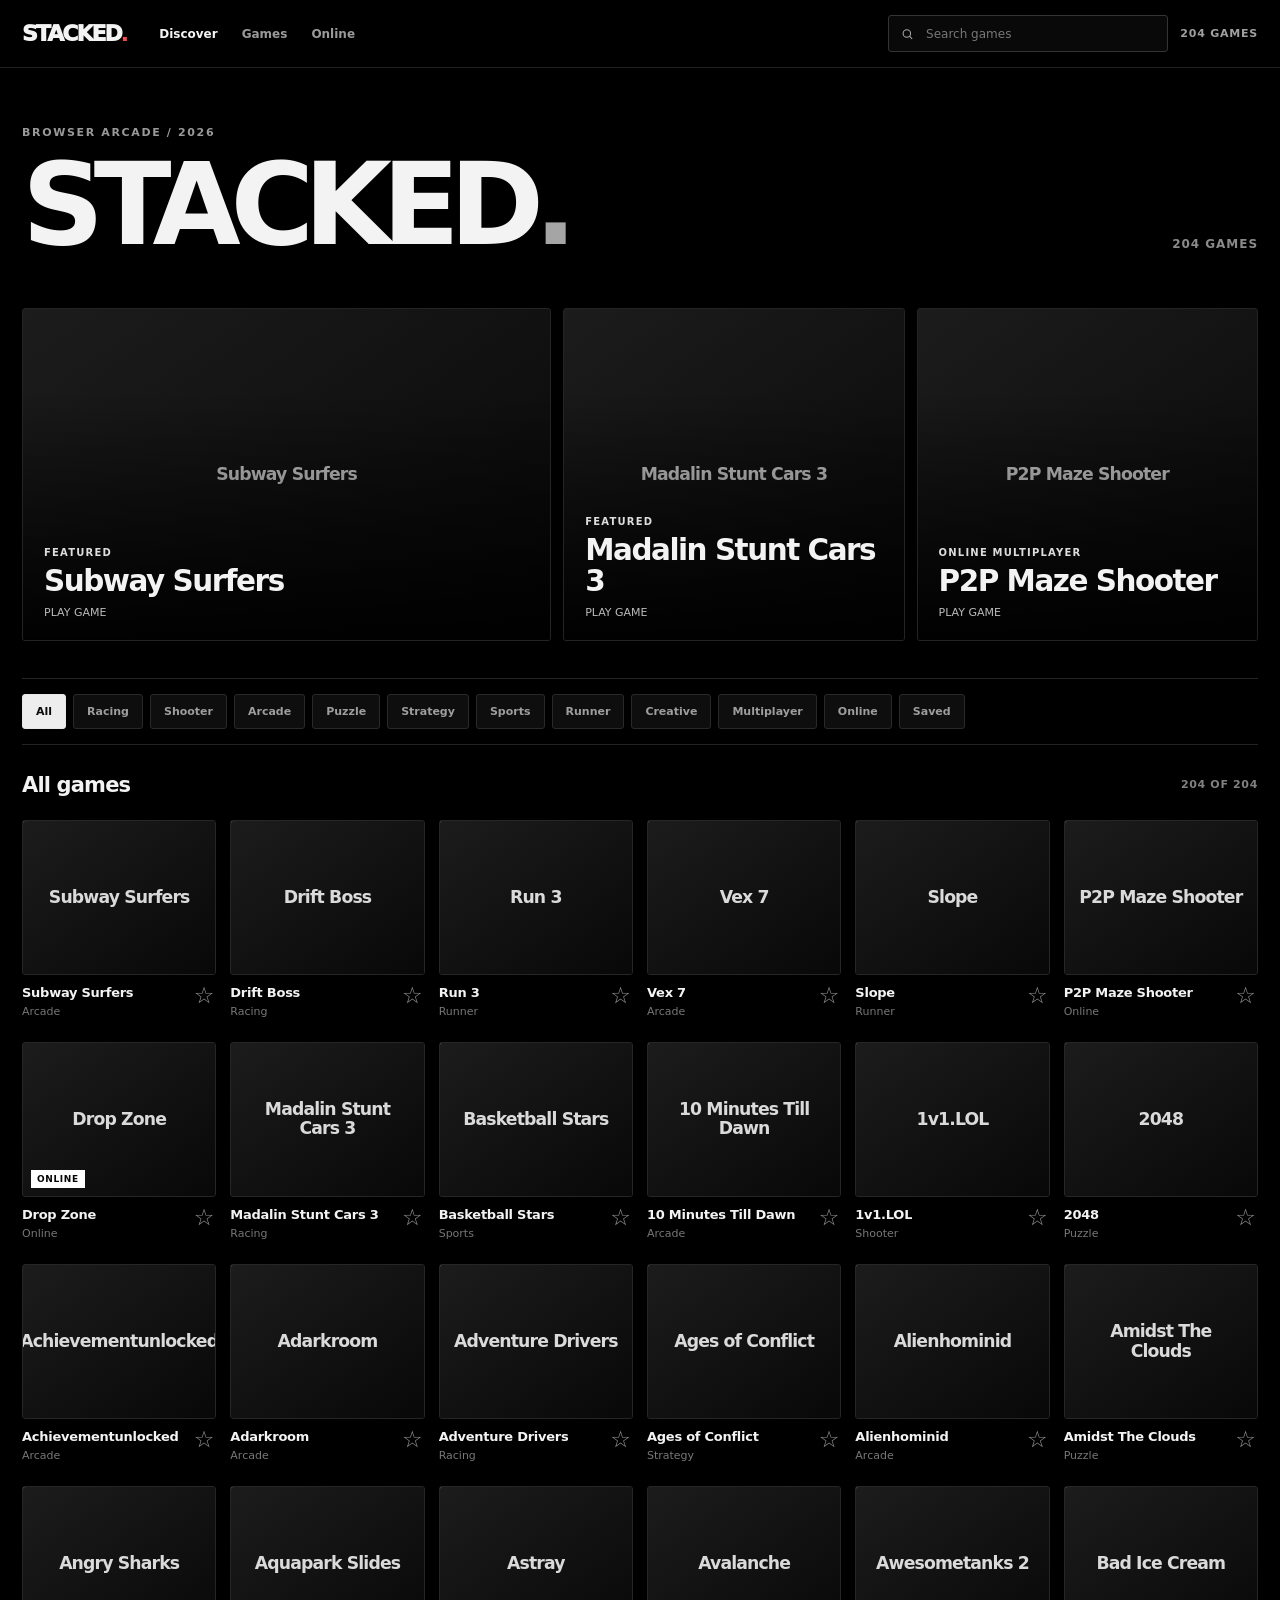
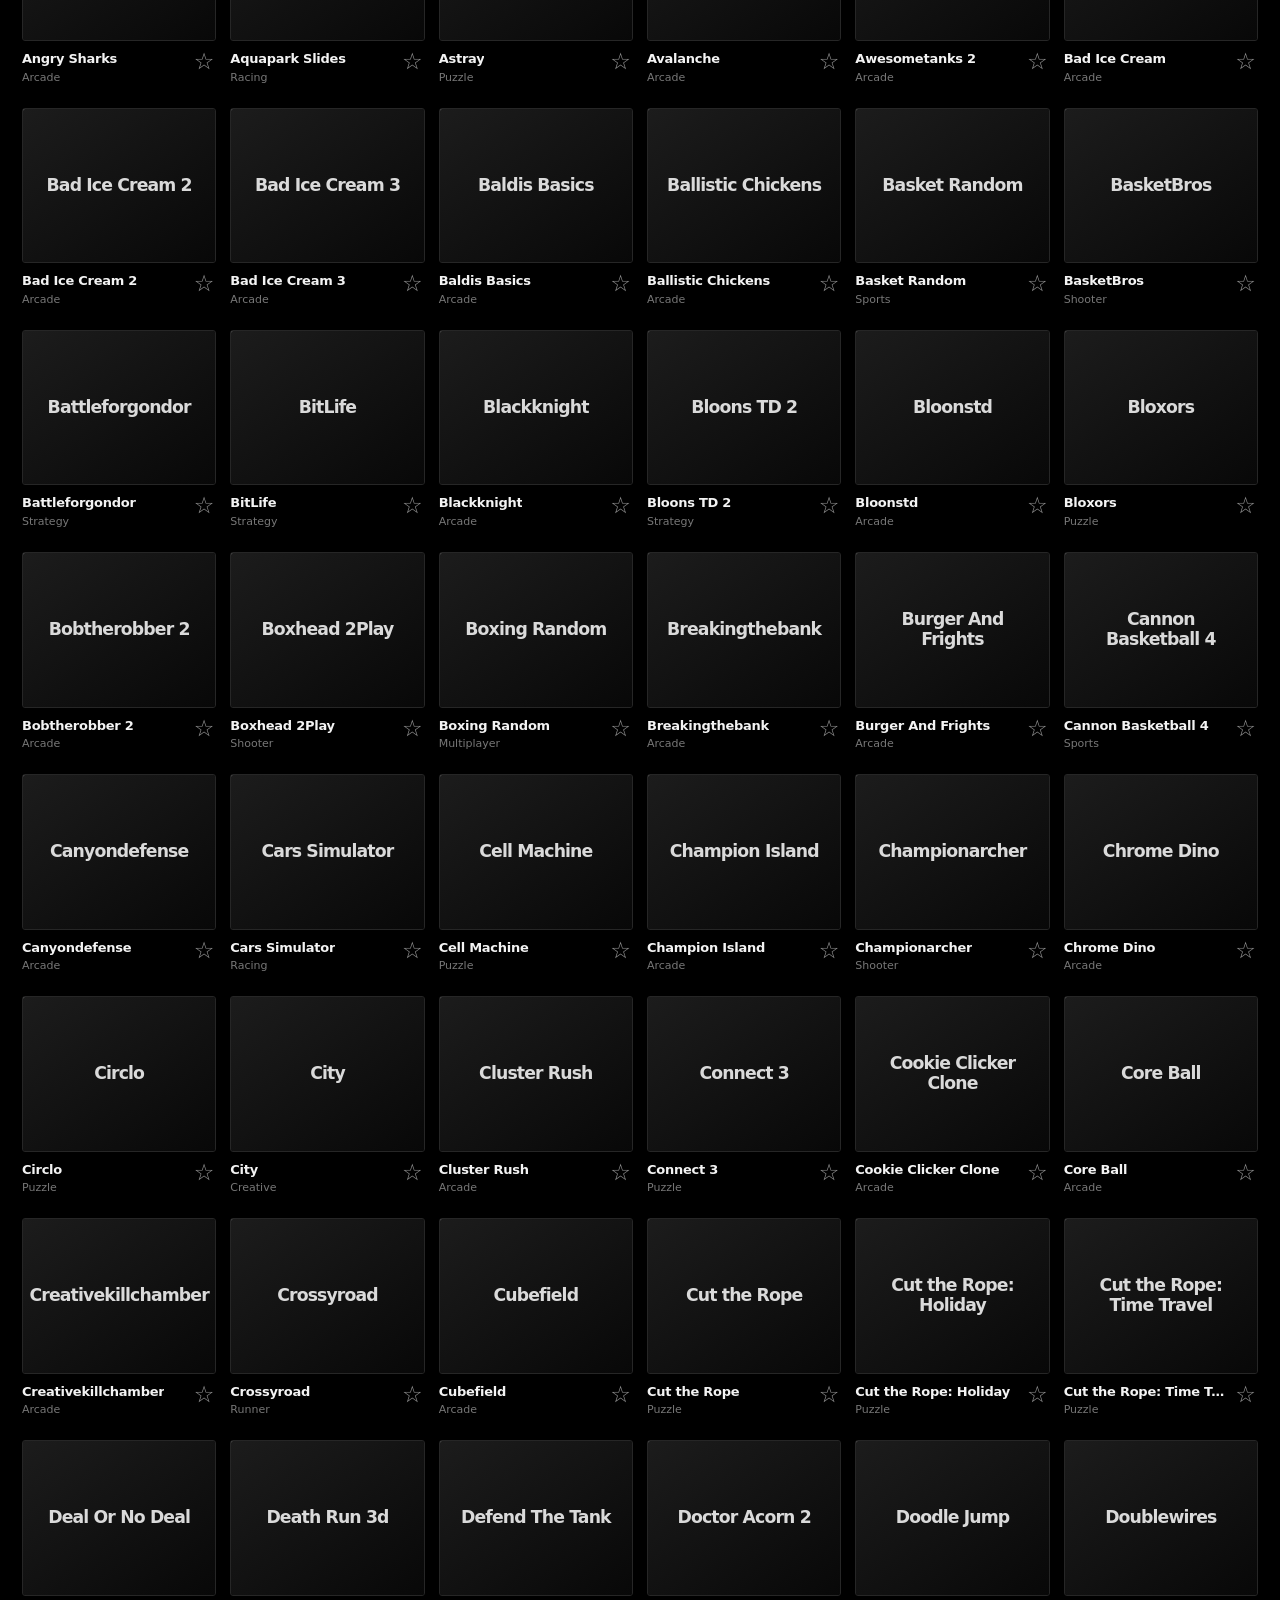
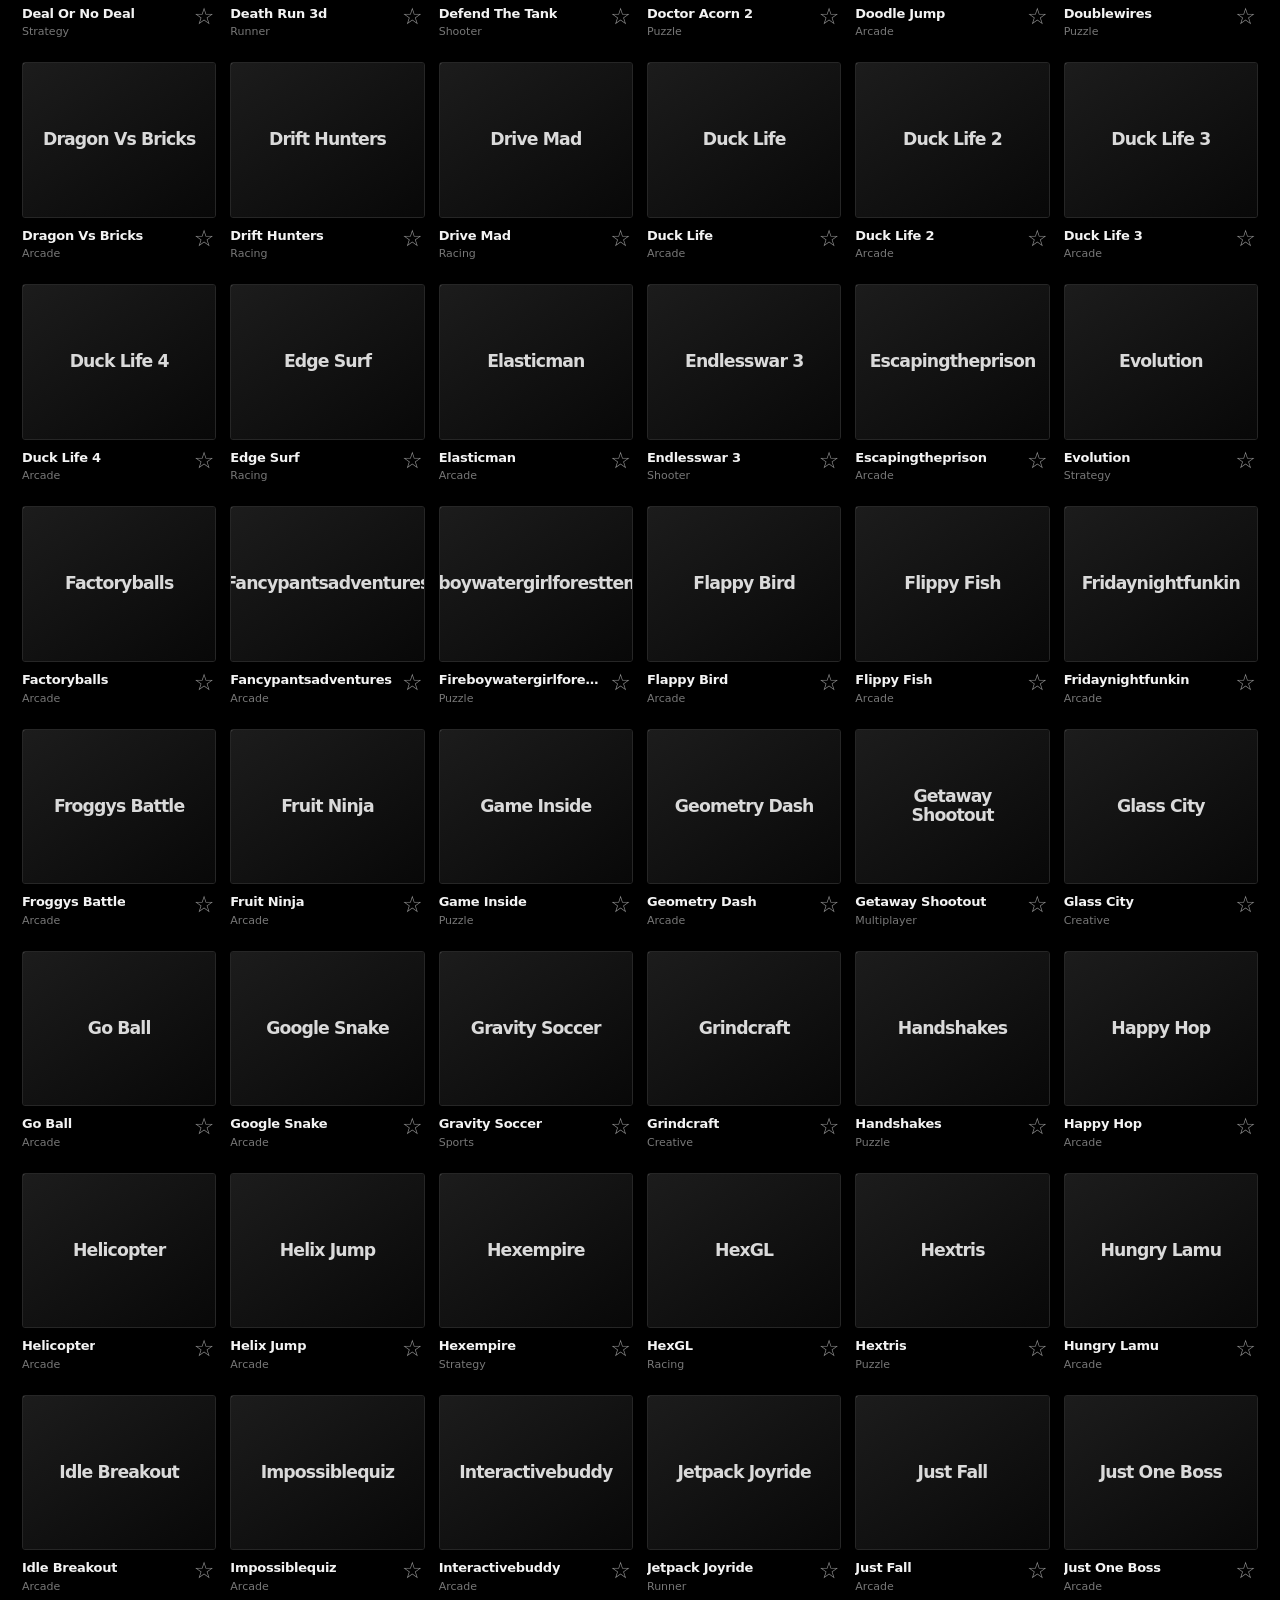
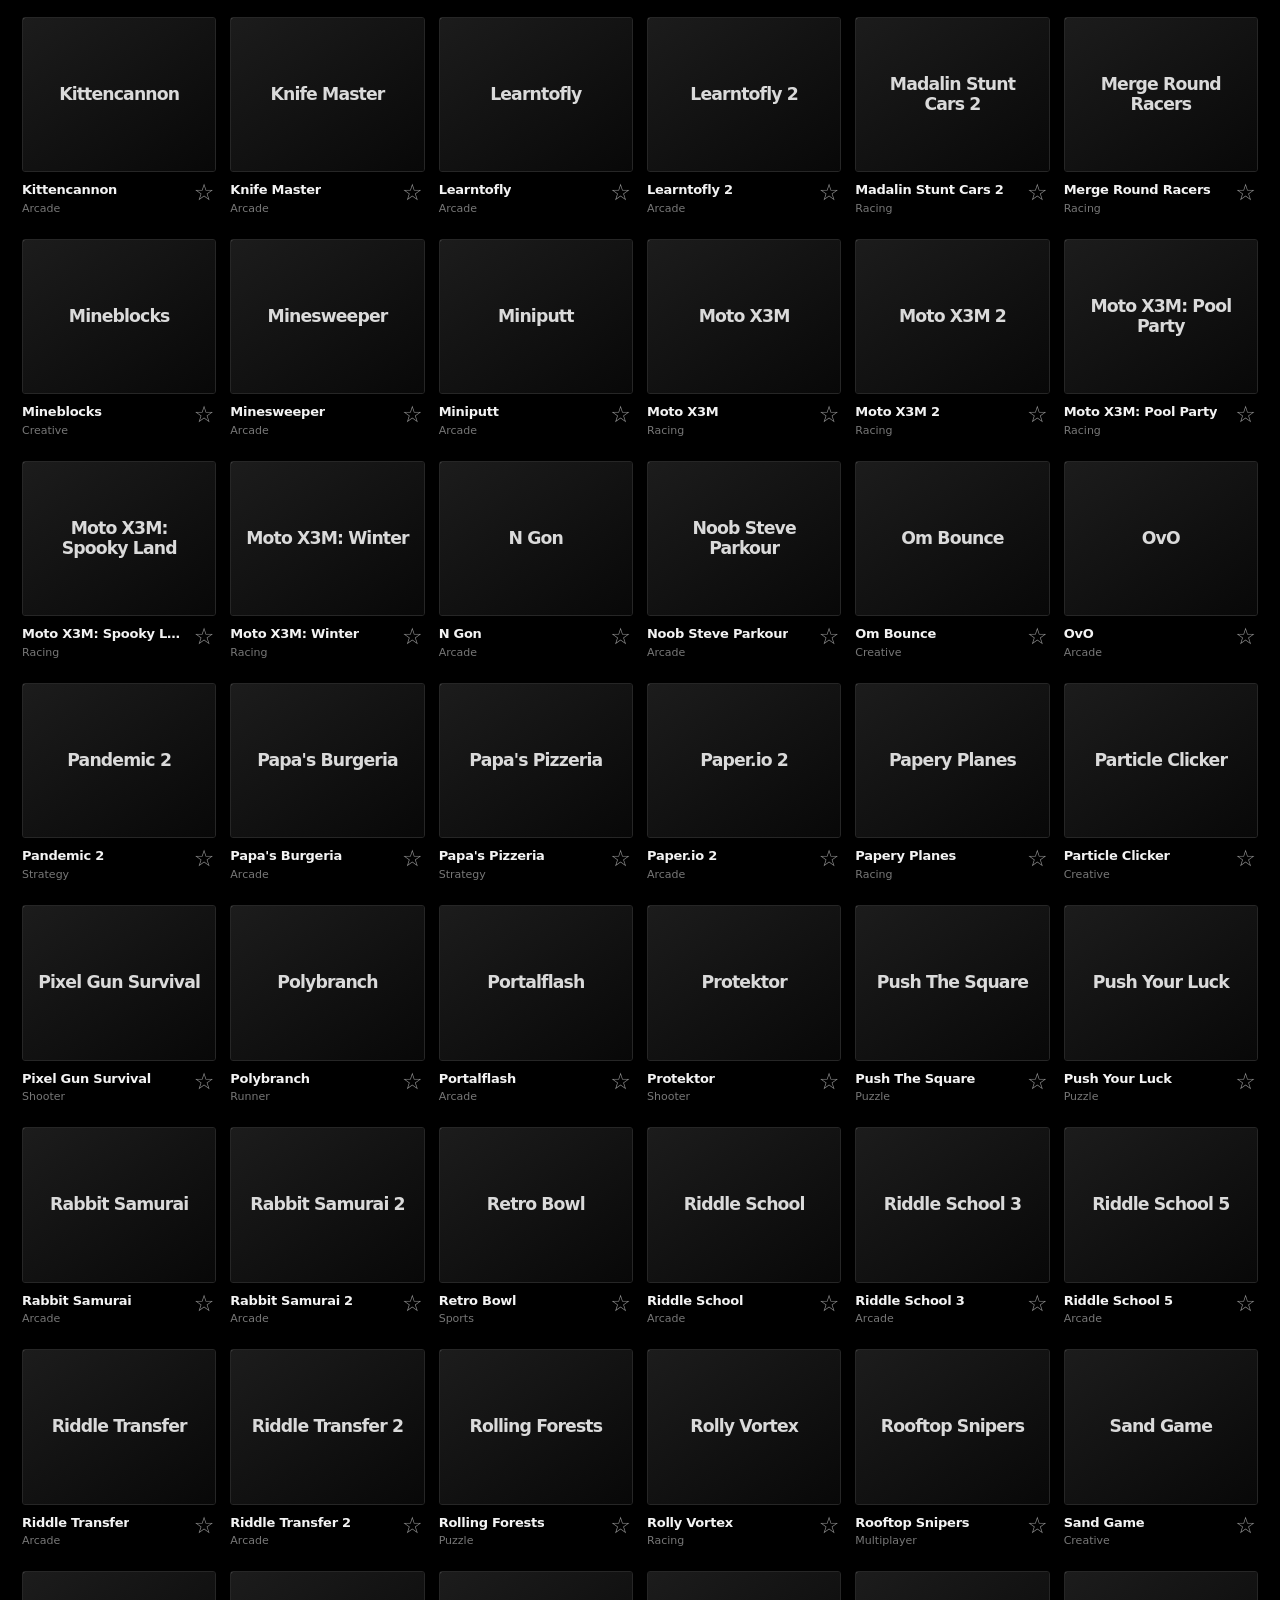
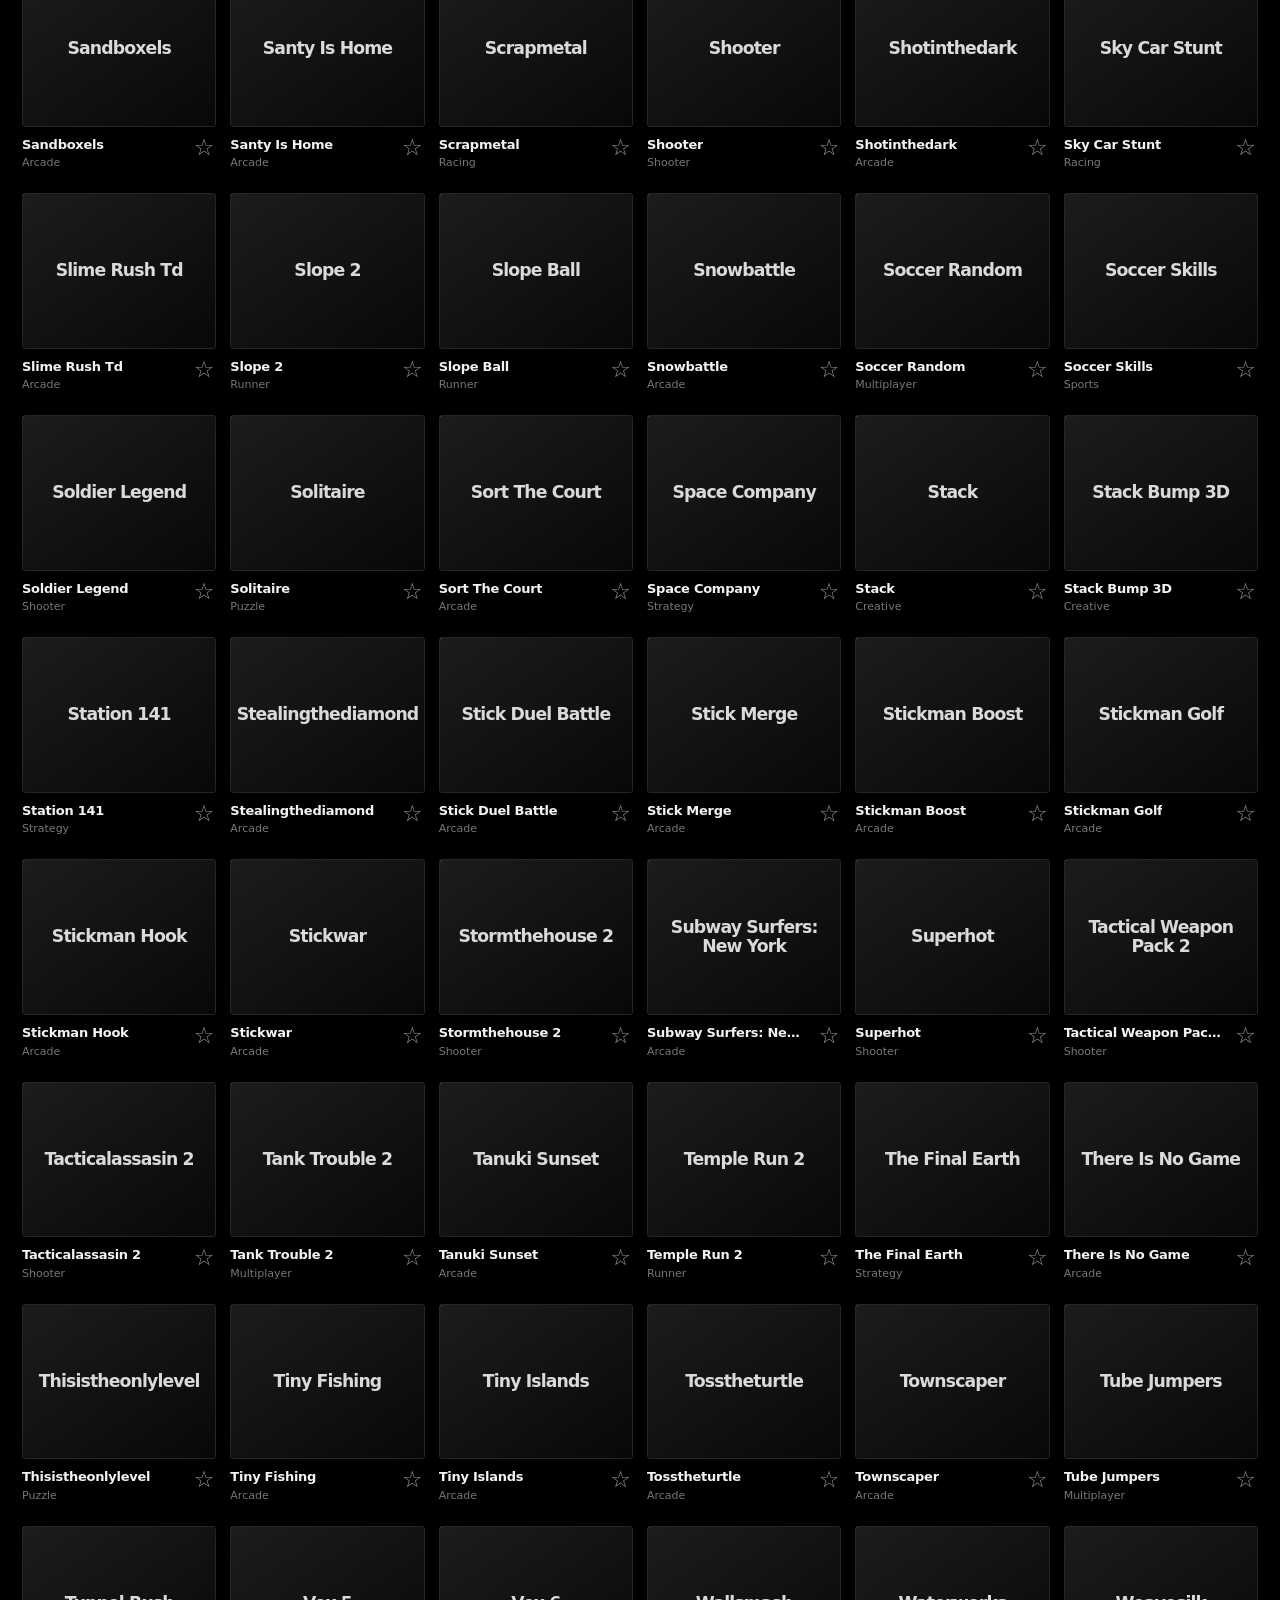
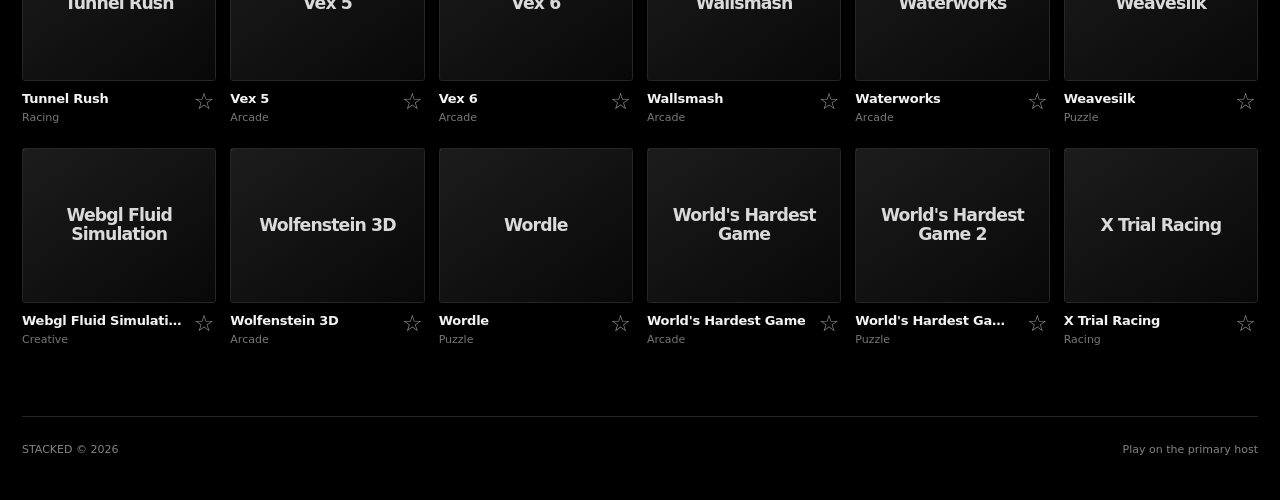
==== stacked/index.html @ a849ebe1 "Publish Stacked 204-game catalog under GitHub Pages" ====
<!doctype html><html lang="en"><head><meta charset="utf-8"><meta name="viewport" content="width=device-width,initial-scale=1"><meta name="theme-color" content="#000000"><meta name="description" content="STACKED — 204 browser games. Search, save and play."><title>STACKED — Play Games</title><style>
:root{color-scheme:dark;--bg:#000;--line:#222;--muted:#919191;--fg:#f3f3f3;--surface:#101010}*{box-sizing:border-box}html{background:#000;scroll-behavior:smooth}body{margin:0;background:#000;color:var(--fg);font-family:Inter,system-ui,-apple-system,BlinkMacSystemFont,"Segoe UI",sans-serif;-webkit-font-smoothing:antialiased}a{color:inherit;text-decoration:none}button,input{font:inherit}button{cursor:pointer}button:focus-visible,a:focus-visible,input:focus-visible{outline:2px solid white;outline-offset:3px}header{height:68px;padding:0 max(22px,calc((100vw - 1352px)/2));display:flex;align-items:center;gap:32px;border-bottom:1px solid #202020;background:#000;position:sticky;z-index:40;top:0}.logo{font-size:22px;font-weight:950;letter-spacing:-.09em;white-space:nowrap}.logo b{color:#ff4848}.nav-links{display:flex;gap:24px;align-items:center}.nav-links a{font-weight:650;font-size:12px;color:#9a9a9a;white-space:nowrap}.nav-links a:first-child,.nav-links a:hover{color:#f4f4f4}.toolbar{display:flex;align-items:center;gap:12px;margin-left:auto}.search{display:flex;align-items:center;gap:10px;background:#090909;border:1px solid #343434;border-radius:3px;height:37px;padding:0 12px;width:min(280px,30vw);transition:border .18s}.search:focus-within{border-color:#999}.search svg{width:14px;height:14px;stroke:#aaa;fill:none;stroke-width:2}.search input{background:transparent;border:0;outline:none;color:#fff;font-size:12px;width:100%;min-width:0}.search input::placeholder{color:#777}.count{color:#a0a0a0;font-size:11px;font-weight:720;letter-spacing:.07em;white-space:nowrap}.shell{width:min(1352px,calc(100% - 44px));margin:auto}.hero{padding:58px 0 26px;display:flex;justify-content:space-between;align-items:end;gap:18px}.eyebrow{font-weight:720;font-size:11px;color:#999;letter-spacing:.15em;margin-bottom:14px}.hero h1{font-size:clamp(54px,9vw,114px);letter-spacing:-.09em;line-height:.92;font-weight:850;margin:0}.hero h1 span{color:#a5a5a5}.hero-right{font-size:12px;letter-spacing:.08em;color:#8a8a8a;white-space:nowrap;padding-bottom:7px;font-weight:700}.featured{display:grid;grid-template-columns:1.55fr 1fr 1fr;gap:12px;margin:24px 0 37px}.featured a{position:relative;min-height:230px;height:clamp(230px,26vw,355px);overflow:hidden;background:#111;border:1px solid #242424;display:flex;align-items:end;padding:21px;isolation:isolate;border-radius:3px;transition:transform .2s cubic-bezier(.2,.7,.3,1),border-color .2s}.featured a:hover{transform:translateY(-3px);border-color:#858585}.featured img{position:absolute;inset:0;width:100%;height:100%;object-fit:cover;z-index:-2;opacity:.83;transition:transform .35s ease}.featured a:hover img{transform:scale(1.04)}.featured a:after{content:"";position:absolute;z-index:-1;inset:0;background:linear-gradient(0deg,#000e,transparent 75%)}.feature-tag{font-size:10px;font-weight:750;letter-spacing:.12em;color:#ddd;margin-bottom:8px}.feature-title{font-size:clamp(20px,2.3vw,33px);letter-spacing:-.05em;line-height:1.05;font-weight:850}.feature-sub{font-size:11px;color:#bbb;margin-top:9px}.filters{position:sticky;top:68px;z-index:20;display:flex;align-items:center;gap:7px;background:#000;border-bottom:1px solid #242424;border-top:1px solid #242424;padding:15px 0;overflow:auto;scrollbar-width:none}.filters::-webkit-scrollbar{display:none}.chip{border:1px solid #292929;border-radius:3px;background:#0e0e0e;color:#9e9e9e;padding:10px 13px;font-size:11px;font-weight:750;white-space:nowrap;transition:background .18s,border-color .18s,color .18s}.chip:hover{border-color:#777;color:white}.chip.active{border-color:#e7e7e7;background:#ededed;color:#0b0b0b}.results{margin:28px 0 19px;display:flex;justify-content:space-between;align-items:center;gap:16px}.results h2{font-size:21px;letter-spacing:-.04em;margin:0;font-weight:790}.results .right{font-size:11px;color:#818181;font-weight:700;letter-spacing:.06em}.grid{display:grid;grid-template-columns:repeat(6,minmax(0,1fr));gap:24px 14px;padding:4px 0 70px}.card{min-width:0;position:relative}.poster{aspect-ratio:5/4;display:flex;align-items:center;justify-content:center;position:relative;overflow:hidden;border:1px solid #262626;background:linear-gradient(135deg,#191919,#080808);border-radius:3px;transition:border-color .2s,transform .2s cubic-bezier(.2,.8,.2,1)}.poster:hover{transform:translateY(-4px);border-color:#777}.poster img{width:100%;height:100%;object-fit:cover;display:block;transition:transform .25s}.poster:hover img{transform:scale(1.045)}.fallback{position:absolute;inset:0;display:flex;align-items:center;justify-content:center;text-align:center;padding:14px;letter-spacing:-.05em;font-size:clamp(14px,1.35vw,23px);font-weight:820;line-height:1.13;color:#dadada;background:linear-gradient(145deg,#1c1c1c,#080808)}.poster:has(img:not([hidden])) .fallback{display:none}.online-badge{position:absolute;bottom:8px;left:8px;background:#fff;color:#050505;padding:4px 6px;font:800 9px system-ui,Arial;letter-spacing:.07em}.meta{display:flex;gap:8px;align-items:start;justify-content:space-between;padding-top:10px}.title{display:block;line-height:1.2;font-size:13px;font-weight:760;letter-spacing:-.02em;overflow:hidden;text-overflow:ellipsis;white-space:nowrap}.type{display:block;color:#777;font-size:11px;margin-top:4px}.save{background:transparent;color:#919191;border:0;font-size:23px;line-height:20px;padding:0 2px 4px;flex:none}.save:hover,.save[aria-pressed=true]{color:#fff}.empty{display:none;text-align:center;color:#989898;padding:85px 15px;font-size:13px}.empty.visible{display:block}footer{border-top:1px solid #252525;padding:26px 0 44px;display:flex;justify-content:space-between;color:#838383;font-size:11px}footer a:hover{color:#fff}.featured .fallback{z-index:-2}.featured:has(img:not([hidden])) .fallback{display:none}@media(max-width:1100px){.grid{grid-template-columns:repeat(5,minmax(0,1fr))}}@media(max-width:860px){.nav-links{display:none}.grid{grid-template-columns:repeat(4,minmax(0,1fr))}.featured a{height:245px}.featured{grid-template-columns:1fr 1fr}.featured a:nth-child(3){display:none}}@media(max-width:580px){header{height:58px;padding:0 15px;gap:16px}.logo{font-size:20px}.search{width:42vw}.count{display:none}.shell{width:calc(100% - 30px)}.hero{padding:42px 0 15px}.hero h1{font-size:clamp(48px,12vw,72px)}.hero-right{display:none}.featured{grid-template-columns:1fr;margin:20px 0 22px}.featured a{height:210px;min-height:210px}.featured a:nth-child(n+2){display:none}.filters{top:58px}.grid{grid-template-columns:repeat(2,minmax(0,1fr));column-gap:11px;row-gap:23px}.poster{aspect-ratio:1.2}.results{margin-top:25px}.results h2{font-size:18px}}@media(prefers-reduced-motion:reduce){html{scroll-behavior:auto}.poster,.featured a,.poster img,.featured img{transition:none!important}}
</style></head><body><header><a href="./" class="logo" aria-label="Stacked Home">STACKED<b>.</b></a><nav class="nav-links"><a href="#games">Discover</a><a href="#games" id="popular">Games</a><a href="#games" id="online-link">Online</a></nav><div class="toolbar"><label class="search"><svg viewBox="0 0 24 24" aria-hidden="true"><circle cx="11" cy="11" r="7"/><path d="m16 16 5 5"/></svg><input id="q" aria-label="Search games" placeholder="Search games" autocomplete="off" spellcheck="false"></label><span class="count">204 GAMES</span></div></header><div class="shell"><section class="hero"><div><div class="eyebrow">BROWSER ARCADE / 2026</div><h1>STACKED<span>.</span></h1></div><div class="hero-right">204 GAMES</div></section><section class="featured" aria-label="Featured games" id="featured"></section><nav class="filters" id="filters" aria-label="Game categories"></nav><section id="games"><div class="results"><h2 id="heading">All games</h2><span class="right" id="results"></span></div><div class="grid" id="grid"></div><div class="empty" id="empty">No games match your search.</div></section><footer><span>STACKED &copy; 2026</span><a href="https://playfield-original-arcade.vercel.app/">Play on the primary host</a></footer></div><script>
const G=[{"id":"10-minutes-till-dawn","name":"10 Minutes Till Dawn","kind":"Arcade","image":"https://playfield-original-arcade.vercel.app/gamefiles/archive/10-minutes-till-dawn/splash.png","rank":0},{"id":"2048","name":"2048","kind":"Puzzle","image":"https://playfield-original-arcade.vercel.app/gamefiles/archive/2048/thumb.png","rank":1},{"id":"achievementunlocked","name":"Achievementunlocked","kind":"Arcade","image":"","rank":2},{"id":"adarkroom","name":"Adarkroom","kind":"Arcade","image":"https://playfield-original-arcade.vercel.app/gamefiles/archive/adarkroom/splash.png","rank":3},{"id":"adventure-drivers","name":"Adventure Drivers","kind":"Racing","image":"https://playfield-original-arcade.vercel.app/gamefiles/archive/adventure-drivers/splash.png","rank":4},{"id":"astray","name":"Astray","kind":"Puzzle","image":"https://playfield-original-arcade.vercel.app/gamefiles/archive/astray/splash.png","rank":5},{"id":"awesometanks2","name":"Awesometanks 2","kind":"Arcade","image":"https://playfield-original-arcade.vercel.app/gamefiles/archive/awesometanks2/images/menu/logo.jpg","rank":6},{"id":"bad-ice-cream","name":"Bad Ice Cream","kind":"Arcade","image":"https://playfield-original-arcade.vercel.app/gamefiles/archive/bad-ice-cream/assets/badicecream_splash.jpg","rank":7},{"id":"baldis-basics","name":"Baldis Basics","kind":"Arcade","image":"https://playfield-original-arcade.vercel.app/gamefiles/archive/baldis-basics/splash.png","rank":8},{"id":"basket","name":"Basket Random","kind":"Sports","image":"https://playfield-original-arcade.vercel.app/gamefiles/archive/basket-random/splash.jpeg","rank":9},{"id":"basketball-stars","name":"Basketball Stars","kind":"Sports","image":"https://playfield-original-arcade.vercel.app/gamefiles/archive/basketball-stars/assets/images/basketball-stars.png","rank":10},{"id":"bloonstd","name":"Bloonstd","kind":"Arcade","image":"https://playfield-original-arcade.vercel.app/gamefiles/archive/bloonstd/bloonstd.jpg","rank":11},{"id":"bloxors","name":"Bloxors","kind":"Puzzle","image":"https://playfield-original-arcade.vercel.app/gamefiles/archive/bloxors/title.png","rank":12},{"id":"bobtherobber2","name":"Bobtherobber 2","kind":"Arcade","image":"https://playfield-original-arcade.vercel.app/gamefiles/archive/bobtherobber2/splash.jpeg","rank":13},{"id":"boxing-random","name":"Boxing Random","kind":"Multiplayer","image":"https://playfield-original-arcade.vercel.app/gamefiles/archive/boxing-random/512x340.jpg","rank":14},{"id":"cannon-basketball-4","name":"Cannon Basketball  4","kind":"Sports","image":"https://playfield-original-arcade.vercel.app/gamefiles/archive/cannon-basketball-4/img/splash.png","rank":15},{"id":"canyondefense","name":"Canyondefense","kind":"Arcade","image":"https://playfield-original-arcade.vercel.app/gamefiles/archive/canyondefense/canyondefense.png","rank":16},{"id":"cars-simulator","name":"Cars Simulator","kind":"Racing","image":"https://playfield-original-arcade.vercel.app/gamefiles/archive/cars-simulator/splash.png","rank":17},{"id":"champion-island","name":"Champion Island","kind":"Arcade","image":"https://playfield-original-arcade.vercel.app/gamefiles/archive/champion-island/splash.png","rank":18},{"id":"chrome-dino","name":"Chrome Dino","kind":"Arcade","image":"","rank":19},{"id":"city","name":"City","kind":"Creative","image":"","rank":20},{"id":"cluster-rush","name":"Cluster Rush","kind":"Arcade","image":"https://playfield-original-arcade.vercel.app/gamefiles/archive/cluster-rush/splash.png","rank":21},{"id":"cookie-clone","name":"Cookie Clicker Clone","kind":"Arcade","image":"","rank":22},{"id":"core-ball","name":"Core Ball","kind":"Arcade","image":"https://playfield-original-arcade.vercel.app/gamefiles/archive/core-ball/pr_source.png","rank":23},{"id":"crossyroad","name":"Crossyroad","kind":"Runner","image":"https://playfield-original-arcade.vercel.app/gamefiles/archive/crossyroad/sprites/hipster-whale.png","rank":24},{"id":"cubefield","name":"Cubefield","kind":"Arcade","image":"https://playfield-original-arcade.vercel.app/gamefiles/archive/cubefield/assets/splash.png","rank":25},{"id":"death-run-3d","name":"Death Run  3d","kind":"Runner","image":"https://playfield-original-arcade.vercel.app/gamefiles/archive/death-run-3d/img/death.png","rank":26},{"id":"doodle-jump","name":"Doodle Jump","kind":"Arcade","image":"https://playfield-original-arcade.vercel.app/gamefiles/archive/doodle-jump/doodle.png","rank":27},{"id":"drift-boss","name":"Drift Boss","kind":"Racing","image":"https://playfield-original-arcade.vercel.app/gamefiles/archive/drift-boss/media/graphics/splash/mobile/cover-start.jpg","rank":28},{"id":"drift-hunters","name":"Drift Hunters","kind":"Racing","image":"https://playfield-original-arcade.vercel.app/gamefiles/archive/drift-hunters/drift-hunters.png","rank":29},{"id":"drive-mad","name":"Drive Mad","kind":"Racing","image":"https://playfield-original-arcade.vercel.app/gamefiles/archive/drive-mad/logo.jpg","rank":30},{"id":"ducklife1","name":"Duck Life","kind":"Arcade","image":"https://playfield-original-arcade.vercel.app/gamefiles/archive/ducklife1/ducklife.png","rank":31},{"id":"factoryballs","name":"Factoryballs","kind":"Arcade","image":"https://playfield-original-arcade.vercel.app/gamefiles/archive/factoryballs/images/splash.png","rank":32},{"id":"fancypantsadventures","name":"Fancypantsadventures","kind":"Arcade","image":"https://playfield-original-arcade.vercel.app/gamefiles/archive/fancypantsadventures/fancypantsadventure.png","rank":33},{"id":"fireboywatergirlforesttemple","name":"Fireboywatergirlforesttemple","kind":"Puzzle","image":"https://playfield-original-arcade.vercel.app/gamefiles/archive/fireboywatergirlforesttemple/logo.jpeg","rank":34},{"id":"flappy-bird","name":"Flappy Bird","kind":"Arcade","image":"https://playfield-original-arcade.vercel.app/gamefiles/archive/flappy-bird/assets/thumb.png","rank":35},{"id":"fridaynightfunkin","name":"Fridaynightfunkin","kind":"Arcade","image":"https://playfield-original-arcade.vercel.app/gamefiles/archive/fridaynightfunkin/assets/images/logo.png","rank":36},{"id":"fruitninja","name":"Fruit Ninja","kind":"Arcade","image":"https://playfield-original-arcade.vercel.app/gamefiles/archive/fruitninja/FruitNinjaTeaser.jpg","rank":37},{"id":"geodash","name":"Geometry Dash","kind":"Arcade","image":"https://playfield-original-arcade.vercel.app/gamefiles/archive/geodash/geoscratchicon.png","rank":38},{"id":"getaway-shootout","name":"Getaway Shootout","kind":"Multiplayer","image":"","rank":39},{"id":"google-snake","name":"Google Snake","kind":"Arcade","image":"","rank":40},{"id":"gravity-soccer","name":"Gravity Soccer","kind":"Sports","image":"https://playfield-original-arcade.vercel.app/gamefiles/archive/gravity-soccer/splash.png","rank":41},{"id":"helix","name":"Helix Jump","kind":"Arcade","image":"","rank":42},{"id":"hexgl","name":"HexGL","kind":"Racing","image":"https://playfield-original-arcade.vercel.app/assets/hexgl/css/title.png","rank":43},{"id":"hextris","name":"Hextris","kind":"Puzzle","image":"https://playfield-original-arcade.vercel.app/gamefiles/archive/hextris/images/hextris-logo.png","rank":44},{"id":"idle-breakout","name":"Idle Breakout","kind":"Arcade","image":"https://playfield-original-arcade.vercel.app/gamefiles/archive/idle-breakout/assets/thumbnail.png","rank":45},{"id":"impossiblequiz","name":"Impossiblequiz","kind":"Arcade","image":"https://playfield-original-arcade.vercel.app/gamefiles/archive/impossiblequiz/impossiblequiz.png","rank":46},{"id":"jetpack-joyride","name":"Jetpack Joyride","kind":"Runner","image":"https://playfield-original-arcade.vercel.app/gamefiles/archive/jetpack-joyride/splash.jpg","rank":47},{"id":"just-one-boss","name":"Just One Boss","kind":"Arcade","image":"","rank":48},{"id":"learntofly","name":"Learntofly","kind":"Arcade","image":"https://playfield-original-arcade.vercel.app/gamefiles/archive/learntofly/learntofly.png","rank":49},{"id":"minesweeper","name":"Minesweeper","kind":"Arcade","image":"https://playfield-original-arcade.vercel.app/gamefiles/archive/minesweeper/img/minesweeper.png","rank":50},{"id":"miniputt","name":"Miniputt","kind":"Arcade","image":"https://playfield-original-arcade.vercel.app/gamefiles/archive/miniputt/miniputt.png","rank":51},{"id":"motox3m-pool","name":"Moto X3M: Pool Party","kind":"Racing","image":"https://playfield-original-arcade.vercel.app/gamefiles/archive/motox3m-pool/splash.jpg","rank":52},{"id":"motox3m-spooky","name":"Moto X3M: Spooky Land","kind":"Racing","image":"https://playfield-original-arcade.vercel.app/gamefiles/archive/motox3m-spooky/splash.jpeg","rank":53},{"id":"motox3m","name":"Moto X3M","kind":"Racing","image":"https://playfield-original-arcade.vercel.app/gamefiles/archive/motox3m/splash.jpg","rank":54},{"id":"motox3m2","name":"Moto X3M 2","kind":"Racing","image":"https://playfield-original-arcade.vercel.app/gamefiles/archive/motox3m2/assets/atlases/x1/cars_game.png","rank":55},{"id":"n-gon","name":"N Gon","kind":"Arcade","image":"https://playfield-original-arcade.vercel.app/gamefiles/archive/n-gon/img/controls.png","rank":56},{"id":"ovo","name":"OvO","kind":"Arcade","image":"https://playfield-original-arcade.vercel.app/gamefiles/archive/ovo/icon-256.png","rank":57},{"id":"papasburgeria","name":"Papa's Burgeria","kind":"Arcade","image":"https://playfield-original-arcade.vercel.app/gamefiles/archive/papasburgeria/splash.jpg","rank":58},{"id":"paperio2","name":"Paper.io 2","kind":"Arcade","image":"https://playfield-original-arcade.vercel.app/gamefiles/archive/paperio2/images/logo.png","rank":59},{"id":"polybranch","name":"Polybranch","kind":"Runner","image":"https://playfield-original-arcade.vercel.app/gamefiles/archive/polybranch/img/pic1.png","rank":60},{"id":"portalflash","name":"Portalflash","kind":"Arcade","image":"","rank":61},{"id":"rabbit-samurai","name":"Rabbit Samurai","kind":"Arcade","image":"https://playfield-original-arcade.vercel.app/gamefiles/archive/rabbit-samurai/splash.png","rank":62},{"id":"retro-bowl","name":"Retro Bowl","kind":"Sports","image":"https://playfield-original-arcade.vercel.app/gamefiles/archive/retro-bowl/img/icon.jpg","rank":63},{"id":"rolly-vortex","name":"Rolly Vortex","kind":"Racing","image":"https://playfield-original-arcade.vercel.app/gamefiles/archive/rolly-vortex/images/icon-256.png","rank":64},{"id":"rooftop-snipers","name":"Rooftop Snipers","kind":"Multiplayer","image":"https://playfield-original-arcade.vercel.app/gamefiles/archive/rooftop-snipers/img/preview.png","rank":65},{"id":"run3","name":"Run 3","kind":"Runner","image":"https://playfield-original-arcade.vercel.app/gamefiles/run3/img/menu/Run3.png","rank":66},{"id":"sand-game","name":"Sand Game","kind":"Creative","image":"https://playfield-original-arcade.vercel.app/gamefiles/archive/sand-game/sand-game.PNG","rank":67},{"id":"sandboxels","name":"Sandboxels","kind":"Arcade","image":"https://playfield-original-arcade.vercel.app/gamefiles/archive/sandboxels/sandboxels.jpg","rank":68},{"id":"shooter","name":"Shooter","kind":"Shooter","image":"","rank":69},{"id":"sky-car-stunt","name":"Sky Car Stunt","kind":"Racing","image":"https://playfield-original-arcade.vercel.app/gamefiles/archive/sky-car-stunt/Template/logo.png","rank":70},{"id":"slime-rush-td","name":"Slime Rush Td","kind":"Arcade","image":"https://playfield-original-arcade.vercel.app/gamefiles/archive/slime-rush-td/splash.png","rank":71},{"id":"slope-2","name":"Slope  2","kind":"Runner","image":"https://playfield-original-arcade.vercel.app/gamefiles/archive/slope-2/slope-2-logo.png","rank":72},{"id":"slope-ball","name":"Slope Ball","kind":"Runner","image":"https://playfield-original-arcade.vercel.app/gamefiles/archive/slope-ball/splash.png","rank":73},{"id":"slope","name":"Slope","kind":"Runner","image":"https://playfield-original-arcade.vercel.app/gamefiles/archive/slope/slope4.jpeg","rank":74},{"id":"soccer-random","name":"Soccer Random","kind":"Multiplayer","image":"https://playfield-original-arcade.vercel.app/gamefiles/archive/soccer-random/banner.jpg","rank":75},{"id":"solitaire","name":"Solitaire","kind":"Puzzle","image":"https://playfield-original-arcade.vercel.app/gamefiles/archive/solitaire/screen-shot-win.png","rank":76},{"id":"sort-the-court","name":"Sort The Court","kind":"Arcade","image":"https://playfield-original-arcade.vercel.app/gamefiles/archive/sort-the-court/img/splash.png","rank":77},{"id":"stack-bump-3d","name":"Stack Bump 3D","kind":"Creative","image":"https://playfield-original-arcade.vercel.app/gamefiles/archive/stack-bump-3d/thumbnail.jpg","rank":78},{"id":"stack","name":"Stack","kind":"Creative","image":"https://playfield-original-arcade.vercel.app/gamefiles/archive/stack/featured-stack.jpg","rank":79},{"id":"stickman-boost","name":"Stickman Boost","kind":"Arcade","image":"https://playfield-original-arcade.vercel.app/gamefiles/archive/stickman-boost/icon-256.png","rank":80},{"id":"stickman-hook","name":"Stickman Hook","kind":"Arcade","image":"https://playfield-original-arcade.vercel.app/gamefiles/archive/stickman-hook/images/03b7dd5d1ae7134731c278c21bb06289-CHAR_EvilStick.png","rank":81},{"id":"stickwar","name":"Stickwar","kind":"Arcade","image":"https://playfield-original-arcade.vercel.app/gamefiles/archive/stickwar/stickwar.jpg","rank":82},{"id":"subway-surfers-ny","name":"Subway Surfers: New York","kind":"Arcade","image":"https://playfield-original-arcade.vercel.app/gamefiles/archive/subway-surfers-ny/assets/preload/splash_mip.png","rank":83},{"id":"subway-surfers","name":"Subway Surfers","kind":"Arcade","image":"https://playfield-original-arcade.vercel.app/gamefiles/archive/subway-surfers/img/FirstAvatar.png","rank":84},{"id":"superhot","name":"Superhot","kind":"Shooter","image":"https://playfield-original-arcade.vercel.app/gamefiles/archive/superhot/hot.jpg","rank":85},{"id":"tank-trouble-2","name":"Tank Trouble  2","kind":"Multiplayer","image":"https://playfield-original-arcade.vercel.app/gamefiles/archive/tank-trouble-2/icon-256.png","rank":86},{"id":"tanuki-sunset","name":"Tanuki Sunset","kind":"Arcade","image":"https://playfield-original-arcade.vercel.app/gamefiles/archive/tanuki-sunset/img/cover.png","rank":87},{"id":"temple-run-2","name":"Temple Run  2","kind":"Runner","image":"https://playfield-original-arcade.vercel.app/gamefiles/archive/temple-run-2/img/cover.png","rank":88},{"id":"there-is-no-game","name":"There Is No Game","kind":"Arcade","image":"https://playfield-original-arcade.vercel.app/gamefiles/archive/there-is-no-game/logo.png","rank":89},{"id":"tiny-fishing","name":"Tiny Fishing","kind":"Arcade","image":"https://playfield-original-arcade.vercel.app/gamefiles/archive/tiny-fishing/thumb.png","rank":90},{"id":"townscaper","name":"Townscaper","kind":"Arcade","image":"https://playfield-original-arcade.vercel.app/gamefiles/archive/townscaper/img/cover.jpg","rank":91},{"id":"tube-jumpers","name":"Tube Jumpers","kind":"Multiplayer","image":"https://playfield-original-arcade.vercel.app/gamefiles/archive/tube-jumpers/img/icon.jpg","rank":92},{"id":"tunnel-rush","name":"Tunnel Rush","kind":"Racing","image":"https://playfield-original-arcade.vercel.app/gamefiles/archive/tunnel-rush/img/tunnel.jpg","rank":93},{"id":"vex5","name":"Vex 5","kind":"Arcade","image":"https://playfield-original-arcade.vercel.app/gamefiles/archive/vex5/images/branding_logo_agame.png","rank":94},{"id":"vex6","name":"Vex 6","kind":"Arcade","image":"https://playfield-original-arcade.vercel.app/gamefiles/archive/vex6/assets/images/logo.png","rank":95},{"id":"vex7","name":"Vex 7","kind":"Arcade","image":"https://playfield-original-arcade.vercel.app/gamefiles/archive/vex7/assets/images/logo.png","rank":96},{"id":"waterworks","name":"Waterworks","kind":"Arcade","image":"https://playfield-original-arcade.vercel.app/gamefiles/archive/waterworks/waterworks/assets/backgrounds/title.png","rank":97},{"id":"webgl-fluid-simulation","name":"Webgl Fluid Simulation","kind":"Creative","image":"https://playfield-original-arcade.vercel.app/gamefiles/archive/webgl-fluid-simulation/logo.png","rank":98},{"id":"worlds-hardest-game","name":"World's Hardest Game","kind":"Arcade","image":"https://playfield-original-arcade.vercel.app/gamefiles/archive/worlds-hardest-game/images/splash.jpg","rank":99},{"id":"aquapark-slides","name":"Aquapark Slides","kind":"Racing","image":"https://playfield-original-arcade.vercel.app/gamefiles/archive/aquapark-slides/splash.png","rank":100},{"id":"edge-surf","name":"Edge Surf","kind":"Racing","image":"https://playfield-original-arcade.vercel.app/gamefiles/archive/edge-surf/splash.png","rank":101},{"id":"merge-round-racers","name":"Merge Round Racers","kind":"Racing","image":"https://playfield-original-arcade.vercel.app/gamefiles/archive/merge-round-racers/splash.png","rank":102},{"id":"motox3m-winter","name":"Moto X3M: Winter","kind":"Racing","image":"https://playfield-original-arcade.vercel.app/gamefiles/archive/motox3m-winter/assets/atlases/x1/cars_game.png","rank":103},{"id":"papery-planes","name":"Papery Planes","kind":"Racing","image":"https://playfield-original-arcade.vercel.app/gamefiles/archive/papery-planes/splash.jpg","rank":104},{"id":"scrapmetal","name":"Scrapmetal","kind":"Racing","image":"https://playfield-original-arcade.vercel.app/gamefiles/archive/scrapmetal/img/splash.png","rank":105},{"id":"x-trial-racing","name":"X Trial Racing","kind":"Racing","image":"https://playfield-original-arcade.vercel.app/gamefiles/archive/x-trial-racing/splash.png","rank":106},{"id":"1v1lol","name":"1v1.LOL","kind":"Shooter","image":"https://playfield-original-arcade.vercel.app/gamefiles/archive/1v1lol/logo.png","rank":107},{"id":"basketbros-io","name":"BasketBros","kind":"Shooter","image":"https://playfield-original-arcade.vercel.app/gamefiles/archive/basketbros-io/thumb.jpg","rank":108},{"id":"boxhead2play","name":"Boxhead 2Play","kind":"Shooter","image":"https://playfield-original-arcade.vercel.app/gamefiles/archive/boxhead2play/boxhead2play.jpg","rank":109},{"id":"defend-the-tank","name":"Defend The Tank","kind":"Shooter","image":"https://playfield-original-arcade.vercel.app/gamefiles/archive/defend-the-tank/branding/logo.png","rank":110},{"id":"endlesswar3","name":"Endlesswar 3","kind":"Shooter","image":"https://playfield-original-arcade.vercel.app/gamefiles/archive/endlesswar3/endlesswar3.png","rank":111},{"id":"pixel-gun-survival","name":"Pixel Gun Survival","kind":"Shooter","image":"https://playfield-original-arcade.vercel.app/gamefiles/archive/pixel-gun-survival/512x384.jpg","rank":112},{"id":"protektor","name":"Protektor","kind":"Shooter","image":"https://playfield-original-arcade.vercel.app/gamefiles/archive/protektor/splash.jpg","rank":113},{"id":"soldier-legend","name":"Soldier Legend","kind":"Shooter","image":"https://playfield-original-arcade.vercel.app/gamefiles/archive/soldier-legend/images/logo.jpg","rank":114},{"id":"tactical-weapon-pack-2","name":"Tactical Weapon Pack  2","kind":"Shooter","image":"https://playfield-original-arcade.vercel.app/gamefiles/archive/tactical-weapon-pack-2/assets/images/bg/splash_1.jpg","rank":115},{"id":"tacticalassasin2","name":"Tacticalassasin 2","kind":"Shooter","image":"https://playfield-original-arcade.vercel.app/gamefiles/archive/tacticalassasin2/tacticalassassin2.png","rank":116},{"id":"stormthehouse2","name":"Stormthehouse 2","kind":"Shooter","image":"https://playfield-original-arcade.vercel.app/gamefiles/archive/stormthehouse2/stormthehouse2.jpg","rank":117},{"id":"championarcher","name":"Championarcher","kind":"Shooter","image":"https://playfield-original-arcade.vercel.app/gamefiles/archive/championarcher/championarcher.png","rank":118},{"id":"alienhominid","name":"Alienhominid","kind":"Arcade","image":"https://playfield-original-arcade.vercel.app/gamefiles/archive/alienhominid/alienhominid.jpg","rank":119},{"id":"angry-sharks","name":"Angry Sharks","kind":"Arcade","image":"https://playfield-original-arcade.vercel.app/gamefiles/archive/angry-sharks/assets/img/splash.png","rank":120},{"id":"avalanche","name":"Avalanche","kind":"Arcade","image":"","rank":121},{"id":"bad-ice-cream-2","name":"Bad Ice Cream  2","kind":"Arcade","image":"https://playfield-original-arcade.vercel.app/gamefiles/archive/bad-ice-cream-2/assets/badicecream_splash.jpg","rank":122},{"id":"bad-ice-cream-3","name":"Bad Ice Cream  3","kind":"Arcade","image":"https://playfield-original-arcade.vercel.app/gamefiles/archive/bad-ice-cream-3/assets/badicecream_splash.jpg","rank":123},{"id":"ballistic-chickens","name":"Ballistic Chickens","kind":"Arcade","image":"https://playfield-original-arcade.vercel.app/gamefiles/archive/ballistic-chickens/logo.png","rank":124},{"id":"blackknight","name":"Blackknight","kind":"Arcade","image":"https://playfield-original-arcade.vercel.app/gamefiles/archive/blackknight/blackknight.png","rank":125},{"id":"breakingthebank","name":"Breakingthebank","kind":"Arcade","image":"https://playfield-original-arcade.vercel.app/gamefiles/archive/breakingthebank/breakingthebank.png","rank":126},{"id":"burger-and-frights","name":"Burger And Frights","kind":"Arcade","image":"https://playfield-original-arcade.vercel.app/gamefiles/archive/burger-and-frights/images/title.png","rank":127},{"id":"creativekillchamber","name":"Creativekillchamber","kind":"Arcade","image":"","rank":128},{"id":"dragon-vs-bricks","name":"Dragon Vs Bricks","kind":"Arcade","image":"https://playfield-original-arcade.vercel.app/gamefiles/archive/dragon-vs-bricks/splash.png","rank":129},{"id":"ducklife2","name":"Duck Life 2","kind":"Arcade","image":"https://playfield-original-arcade.vercel.app/gamefiles/archive/ducklife2/ducklife2.png","rank":130},{"id":"ducklife3","name":"Duck Life 3","kind":"Arcade","image":"https://playfield-original-arcade.vercel.app/gamefiles/archive/ducklife3/title.png","rank":131},{"id":"ducklife4","name":"Duck Life 4","kind":"Arcade","image":"https://playfield-original-arcade.vercel.app/gamefiles/archive/ducklife4/splash.jpg","rank":132},{"id":"elasticman","name":"Elasticman","kind":"Arcade","image":"https://playfield-original-arcade.vercel.app/gamefiles/archive/elasticman/elasticman.jpg","rank":133},{"id":"escapingtheprison","name":"Escapingtheprison","kind":"Arcade","image":"https://playfield-original-arcade.vercel.app/gamefiles/archive/escapingtheprison/escapingtheprison.jpg","rank":134},{"id":"flippy-fish","name":"Flippy Fish","kind":"Arcade","image":"https://playfield-original-arcade.vercel.app/gamefiles/archive/flippy-fish/2022_10_28_0jt_Kleki.png","rank":135},{"id":"froggys-battle","name":"Froggys Battle","kind":"Arcade","image":"https://playfield-original-arcade.vercel.app/gamefiles/archive/froggys-battle/banner.jpg","rank":136},{"id":"go-ball","name":"Go Ball","kind":"Arcade","image":"https://playfield-original-arcade.vercel.app/gamefiles/archive/go-ball/icon-256.png","rank":137},{"id":"happy-hop","name":"Happy Hop","kind":"Arcade","image":"https://playfield-original-arcade.vercel.app/gamefiles/archive/happy-hop/splash.png","rank":138},{"id":"helicopter","name":"Helicopter","kind":"Arcade","image":"https://playfield-original-arcade.vercel.app/gamefiles/archive/helicopter/helicopter.png","rank":139},{"id":"hungry-lamu","name":"Hungry Lamu","kind":"Arcade","image":"https://playfield-original-arcade.vercel.app/gamefiles/archive/hungry-lamu/splash.png","rank":140},{"id":"interactivebuddy","name":"Interactivebuddy","kind":"Arcade","image":"","rank":141},{"id":"just-fall","name":"Just Fall","kind":"Arcade","image":"https://playfield-original-arcade.vercel.app/gamefiles/archive/just-fall/splash.jpg","rank":142},{"id":"kittencannon","name":"Kittencannon","kind":"Arcade","image":"https://playfield-original-arcade.vercel.app/gamefiles/archive/kittencannon/kittencannon.png","rank":143},{"id":"knife-master","name":"Knife Master","kind":"Arcade","image":"https://playfield-original-arcade.vercel.app/gamefiles/archive/knife-master/icons/icon-128.png","rank":144},{"id":"learntofly2","name":"Learntofly 2","kind":"Arcade","image":"https://playfield-original-arcade.vercel.app/gamefiles/archive/learntofly2/learn-to-fly-2.jpg","rank":145},{"id":"noob-steve-parkour","name":"Noob Steve Parkour","kind":"Arcade","image":"https://playfield-original-arcade.vercel.app/gamefiles/archive/noob-steve-parkour/logo.png","rank":146},{"id":"rabbit-samurai2","name":"Rabbit Samurai 2","kind":"Arcade","image":"https://playfield-original-arcade.vercel.app/gamefiles/archive/rabbit-samurai2/splash.png","rank":147},{"id":"riddleschool","name":"Riddle School","kind":"Arcade","image":"https://playfield-original-arcade.vercel.app/gamefiles/archive/riddleschool/riddleschool.png","rank":148},{"id":"riddleschool3","name":"Riddle School 3","kind":"Arcade","image":"https://playfield-original-arcade.vercel.app/gamefiles/archive/riddleschool3/riddleschool3.png","rank":149},{"id":"riddleschool5","name":"Riddle School 5","kind":"Arcade","image":"https://playfield-original-arcade.vercel.app/gamefiles/archive/riddleschool5/riddleschool5.png","rank":150},{"id":"riddletransfer","name":"Riddle Transfer","kind":"Arcade","image":"https://playfield-original-arcade.vercel.app/gamefiles/archive/riddletransfer/riddletransfer.png","rank":151},{"id":"riddletransfer2","name":"Riddle Transfer 2","kind":"Arcade","image":"https://playfield-original-arcade.vercel.app/gamefiles/archive/riddletransfer2/riddletransfer2.png","rank":152},{"id":"santy-is-home","name":"Santy Is Home","kind":"Arcade","image":"https://playfield-original-arcade.vercel.app/gamefiles/archive/santy-is-home/splash.png","rank":153},{"id":"shotinthedark","name":"Shotinthedark","kind":"Arcade","image":"https://playfield-original-arcade.vercel.app/gamefiles/archive/shotinthedark/shot.png","rank":154},{"id":"snowbattle","name":"Snowbattle","kind":"Arcade","image":"https://playfield-original-arcade.vercel.app/gamefiles/archive/snowbattle/img/logo.png","rank":155},{"id":"stick-duel-battle","name":"Stick Duel Battle","kind":"Arcade","image":"https://playfield-original-arcade.vercel.app/gamefiles/archive/stick-duel-battle/icons/icon-512.png","rank":156},{"id":"stick-merge","name":"Stick Merge","kind":"Arcade","image":"https://playfield-original-arcade.vercel.app/gamefiles/archive/stick-merge/splash.png","rank":157},{"id":"stickman-golf","name":"Stickman Golf","kind":"Arcade","image":"https://playfield-original-arcade.vercel.app/gamefiles/archive/stickman-golf/branding/logo.png","rank":158},{"id":"stealingthediamond","name":"Stealingthediamond","kind":"Arcade","image":"https://playfield-original-arcade.vercel.app/gamefiles/archive/stealingthediamond/stealingthediamond.jpg","rank":159},{"id":"tiny-islands","name":"Tiny Islands","kind":"Arcade","image":"https://playfield-original-arcade.vercel.app/gamefiles/archive/tiny-islands/splash.png","rank":160},{"id":"tosstheturtle","name":"Tosstheturtle","kind":"Arcade","image":"https://playfield-original-arcade.vercel.app/gamefiles/archive/tosstheturtle/tosstheturtle.png","rank":161},{"id":"wallsmash","name":"Wallsmash","kind":"Arcade","image":"https://playfield-original-arcade.vercel.app/gamefiles/archive/wallsmash/thumb.png","rank":162},{"id":"wolf3d","name":"Wolfenstein 3D","kind":"Arcade","image":"https://playfield-original-arcade.vercel.app/gamefiles/archive/wolf3d/art/title.png","rank":163},{"id":"amidst-the-clouds","name":"Amidst The Clouds","kind":"Puzzle","image":"https://playfield-original-arcade.vercel.app/gamefiles/archive/amidst-the-clouds/splash.png","rank":164},{"id":"cell-machine","name":"Cell Machine","kind":"Puzzle","image":"https://playfield-original-arcade.vercel.app/gamefiles/archive/cell-machine/img/te9nDu.png","rank":165},{"id":"circlo","name":"Circlo","kind":"Puzzle","image":"https://playfield-original-arcade.vercel.app/gamefiles/archive/circlo/img/download.png","rank":166},{"id":"connect3","name":"Connect 3","kind":"Puzzle","image":"","rank":167},{"id":"ctr","name":"Cut the Rope","kind":"Puzzle","image":"https://playfield-original-arcade.vercel.app/gamefiles/archive/ctr/logo.png","rank":168},{"id":"ctr-holiday","name":"Cut the Rope: Holiday","kind":"Puzzle","image":"https://playfield-original-arcade.vercel.app/gamefiles/archive/ctr-holiday/images/1024/save.png","rank":169},{"id":"ctr-tr","name":"Cut the Rope: Time Travel","kind":"Puzzle","image":"https://playfield-original-arcade.vercel.app/gamefiles/archive/ctr-tr/logo.png","rank":170},{"id":"doctor-acorn2","name":"Doctor Acorn 2","kind":"Puzzle","image":"https://playfield-original-arcade.vercel.app/gamefiles/archive/doctor-acorn2/splash.jpg","rank":171},{"id":"doublewires","name":"Doublewires","kind":"Puzzle","image":"","rank":172},{"id":"game-inside","name":"Game Inside","kind":"Puzzle","image":"https://playfield-original-arcade.vercel.app/gamefiles/archive/game-inside/img/icon.png","rank":173},{"id":"handshakes","name":"Handshakes","kind":"Puzzle","image":"https://playfield-original-arcade.vercel.app/gamefiles/archive/handshakes/splaher.png","rank":174},{"id":"push-the-square","name":"Push The Square","kind":"Puzzle","image":"https://playfield-original-arcade.vercel.app/gamefiles/archive/push-the-square/img/splash.png","rank":175},{"id":"push-your-luck","name":"Push Your Luck","kind":"Puzzle","image":"https://playfield-original-arcade.vercel.app/gamefiles/archive/push-your-luck/assets/atlas/Bg.png","rank":176},{"id":"rolling-forests","name":"Rolling Forests","kind":"Puzzle","image":"https://playfield-original-arcade.vercel.app/gamefiles/archive/rolling-forests/icon.png","rank":177},{"id":"thisistheonlylevel","name":"Thisistheonlylevel","kind":"Puzzle","image":"","rank":178},{"id":"weavesilk","name":"Weavesilk","kind":"Puzzle","image":"https://playfield-original-arcade.vercel.app/gamefiles/archive/weavesilk/thumb.png","rank":179},{"id":"wordle","name":"Wordle","kind":"Puzzle","image":"https://playfield-original-arcade.vercel.app/gamefiles/archive/wordle/img/logo_512x512.png","rank":180},{"id":"worlds-hardest-game-2","name":"World's Hardest Game 2","kind":"Puzzle","image":"https://playfield-original-arcade.vercel.app/gamefiles/archive/worlds-hardest-game-2/images/main_menu.png","rank":181},{"id":"ages-of-conflict","name":"Ages of Conflict","kind":"Strategy","image":"https://playfield-original-arcade.vercel.app/gamefiles/archive/ages-of-conflict/splash.jpg","rank":182},{"id":"battleforgondor","name":"Battleforgondor","kind":"Strategy","image":"","rank":183},{"id":"bitlife","name":"BitLife","kind":"Strategy","image":"https://playfield-original-arcade.vercel.app/gamefiles/archive/bitlife/logo.png","rank":184},{"id":"bloonstd2","name":"Bloons TD 2","kind":"Strategy","image":"https://playfield-original-arcade.vercel.app/gamefiles/archive/bloonstd2/bloonstd2.png","rank":185},{"id":"deal-or-no-deal","name":"Deal Or No Deal","kind":"Strategy","image":"","rank":186},{"id":"evolution","name":"Evolution","kind":"Strategy","image":"https://playfield-original-arcade.vercel.app/gamefiles/archive/evolution/banner.png","rank":187},{"id":"hexempire","name":"Hexempire","kind":"Strategy","image":"https://playfield-original-arcade.vercel.app/gamefiles/archive/hexempire/hexempire.jpg","rank":188},{"id":"pandemic2","name":"Pandemic 2","kind":"Strategy","image":"https://playfield-original-arcade.vercel.app/gamefiles/archive/pandemic2/pandemic2.png","rank":189},{"id":"papaspizzaria","name":"Papa's Pizzeria","kind":"Strategy","image":"https://playfield-original-arcade.vercel.app/gamefiles/archive/papaspizzaria/papaspizzaria.jpg","rank":190},{"id":"space-company","name":"Space Company","kind":"Strategy","image":"https://playfield-original-arcade.vercel.app/gamefiles/archive/space-company/loadScreenPic.png","rank":191},{"id":"station-141","name":"Station  141","kind":"Strategy","image":"https://playfield-original-arcade.vercel.app/gamefiles/archive/station-141/icon.png","rank":192},{"id":"the-final-earth","name":"The Final Earth","kind":"Strategy","image":"","rank":193},{"id":"soccer-skills","name":"Soccer Skills","kind":"Sports","image":"https://playfield-original-arcade.vercel.app/gamefiles/archive/soccer-skills/splash.png","rank":194},{"id":"glass-city","name":"Glass City","kind":"Creative","image":"https://playfield-original-arcade.vercel.app/gamefiles/archive/glass-city/banner.png","rank":195},{"id":"grindcraft","name":"Grindcraft","kind":"Creative","image":"https://playfield-original-arcade.vercel.app/gamefiles/archive/grindcraft/img/splash.png","rank":196},{"id":"mineblocks","name":"Mineblocks","kind":"Creative","image":"https://playfield-original-arcade.vercel.app/gamefiles/archive/mineblocks/assets/images/branding/title_logo.png","rank":197},{"id":"om-bounce","name":"Om Bounce","kind":"Creative","image":"https://playfield-original-arcade.vercel.app/gamefiles/archive/om-bounce/assets/images/Splash_desktop.png","rank":198},{"id":"particle-clicker","name":"Particle Clicker","kind":"Creative","image":"https://playfield-original-arcade.vercel.app/gamefiles/archive/particle-clicker/assets/mobile/icon-72.png","rank":199},{"id":"madalin-stunt-cars-2","name":"Madalin Stunt Cars 2","kind":"Racing","image":"https://playfield-original-arcade.vercel.app/gamefiles/archive/madalin-stunt-cars-2/img/logo.jpg","rank":200},{"id":"madalin-stunt-cars-3","name":"Madalin Stunt Cars 3","kind":"Racing","image":"","rank":201},{"id":"p2p-maze-shooter","name":"P2P Maze Shooter","kind":"Online","image":"https://playfield-original-arcade.vercel.app/gamefiles/online/maze/assets/preview.png","rank":202},{"id":"drop-zone","name":"Drop Zone","kind":"Online","image":"","rank":203}];
(function(){
"use strict";
const HOST="https://playfield-original-arcade.vercel.app";
const q=document.getElementById("q"),grid=document.getElementById("grid"),filters=document.getElementById("filters"),heading=document.getElementById("heading"),results=document.getElementById("results"),empty=document.getElementById("empty"),featured=document.getElementById("featured");
const tabs=["All","Racing","Shooter","Arcade","Puzzle","Strategy","Sports","Runner","Creative","Multiplayer","Online","Saved"];
let active="All",query="",saved={};
try{saved=JSON.parse(localStorage.getItem("stacked_gh_saved")||"{}")}catch(_){}
function slug(id){return HOST+"/games/"+encodeURIComponent(id)+"/"}
function art(img){return img||""}
function fallback(img,title){
 if(!img){const x=document.createElement("div");x.className="fallback";x.textContent=title;return x}
 const el=document.createElement("img");el.loading="lazy";el.decoding="async";el.src=img;el.alt=title;
 el.addEventListener("error",()=>{el.hidden=true;const f=document.createElement("div");f.className="fallback";f.textContent=title;el.parentElement.appendChild(f)},{once:true});return el;
}
function card(g){
 const a=document.createElement("article");a.className="card";
 const poster=document.createElement("a");poster.className="poster";poster.href=slug(g.id);poster.setAttribute("aria-label","Play "+g.name);poster.appendChild(fallback(art(g.image),g.name));
 if(g.kind==="Online"){const badge=document.createElement("span");badge.className="online-badge";badge.textContent="ONLINE";poster.appendChild(badge)}
 const meta=document.createElement("div");meta.className="meta";
 const texts=document.createElement("div");texts.style.minWidth="0";
 const title=document.createElement("a");title.className="title";title.href=slug(g.id);title.textContent=g.name;title.title=g.name;
 const type=document.createElement("span");type.className="type";type.textContent=g.kind;
 texts.appendChild(title);texts.appendChild(type);
 const star=document.createElement("button");star.type="button";star.className="save";star.setAttribute("aria-label","Save "+g.name);star.setAttribute("aria-pressed",saved[g.id]?"true":"false");
 star.textContent=saved[g.id]?"★":"☆";
 star.addEventListener("click",()=>{saved[g.id]=!saved[g.id];localStorage.setItem("stacked_gh_saved",JSON.stringify(saved));star.textContent=saved[g.id]?"★":"☆";star.setAttribute("aria-pressed",saved[g.id]?"true":"false");if(active==="Saved")render()});
 meta.appendChild(texts);meta.appendChild(star);a.appendChild(poster);a.appendChild(meta);return a;
}
function render(){
 let shown=G.filter(g=>(active==="All"||active==="Saved"&&saved[g.id]||g.kind===active)&&(!query||(g.name+" "+g.kind).toLowerCase().includes(query)));
 grid.replaceChildren(...shown.map(card));
 results.textContent=shown.length+" OF "+G.length;
 heading.textContent=active==="All"?"All games":active==="Saved"?"Saved games":active+" games";
 empty.classList.toggle("visible",!shown.length);
 document.querySelectorAll(".chip").forEach(x=>{let is=x.dataset.filter===active;x.classList.toggle("active",is);x.setAttribute("aria-pressed",is?"true":"false")});
}
tabs.forEach(name=>{let b=document.createElement("button");b.type="button";b.className="chip";b.dataset.filter=name;b.textContent=name;b.addEventListener("click",()=>{active=name;render();});filters.appendChild(b)});
q.addEventListener("input",()=>{query=q.value.toLowerCase().trim();render()});
document.addEventListener("keydown",ev=>{if(ev.key==="/"&&document.activeElement!==q){ev.preventDefault();q.focus()}if(ev.key==="Escape"&&document.activeElement===q){q.blur()}});
document.getElementById("online-link").addEventListener("click",()=>{active="Online";render()});
const spotlight=["subway-surfers","madalin-stunt-cars-3","p2p-maze-shooter"];
for(const id of spotlight){let g=G.find(x=>x.id===id);if(!g)continue;
 let a=document.createElement("a");a.href=slug(g.id);
 if(g.image)a.appendChild(fallback(g.image,g.name));else {let f=document.createElement("div");f.className="fallback";f.textContent=g.name;a.appendChild(f)}
 let text=document.createElement("div");let label=document.createElement("div");label.className="feature-tag";label.textContent=g.kind==="Online"?"ONLINE MULTIPLAYER":"FEATURED";
 let name=document.createElement("div");name.className="feature-title";name.textContent=g.name;
 let sub=document.createElement("div");sub.className="feature-sub";sub.textContent="PLAY GAME";text.appendChild(label);text.appendChild(name);text.appendChild(sub);a.appendChild(text);featured.appendChild(a);
}
const priority=["subway-surfers","drift-boss","run3","vex7","slope","p2p-maze-shooter","drop-zone","madalin-stunt-cars-3","basketball-stars"];
G.sort((a,b)=>{let aa=priority.indexOf(a.id),bb=priority.indexOf(b.id);if(aa===-1)aa=10000;if(bb===-1)bb=10000;return aa-bb||a.name.localeCompare(b.name)});
render();
})();</script></body></html>
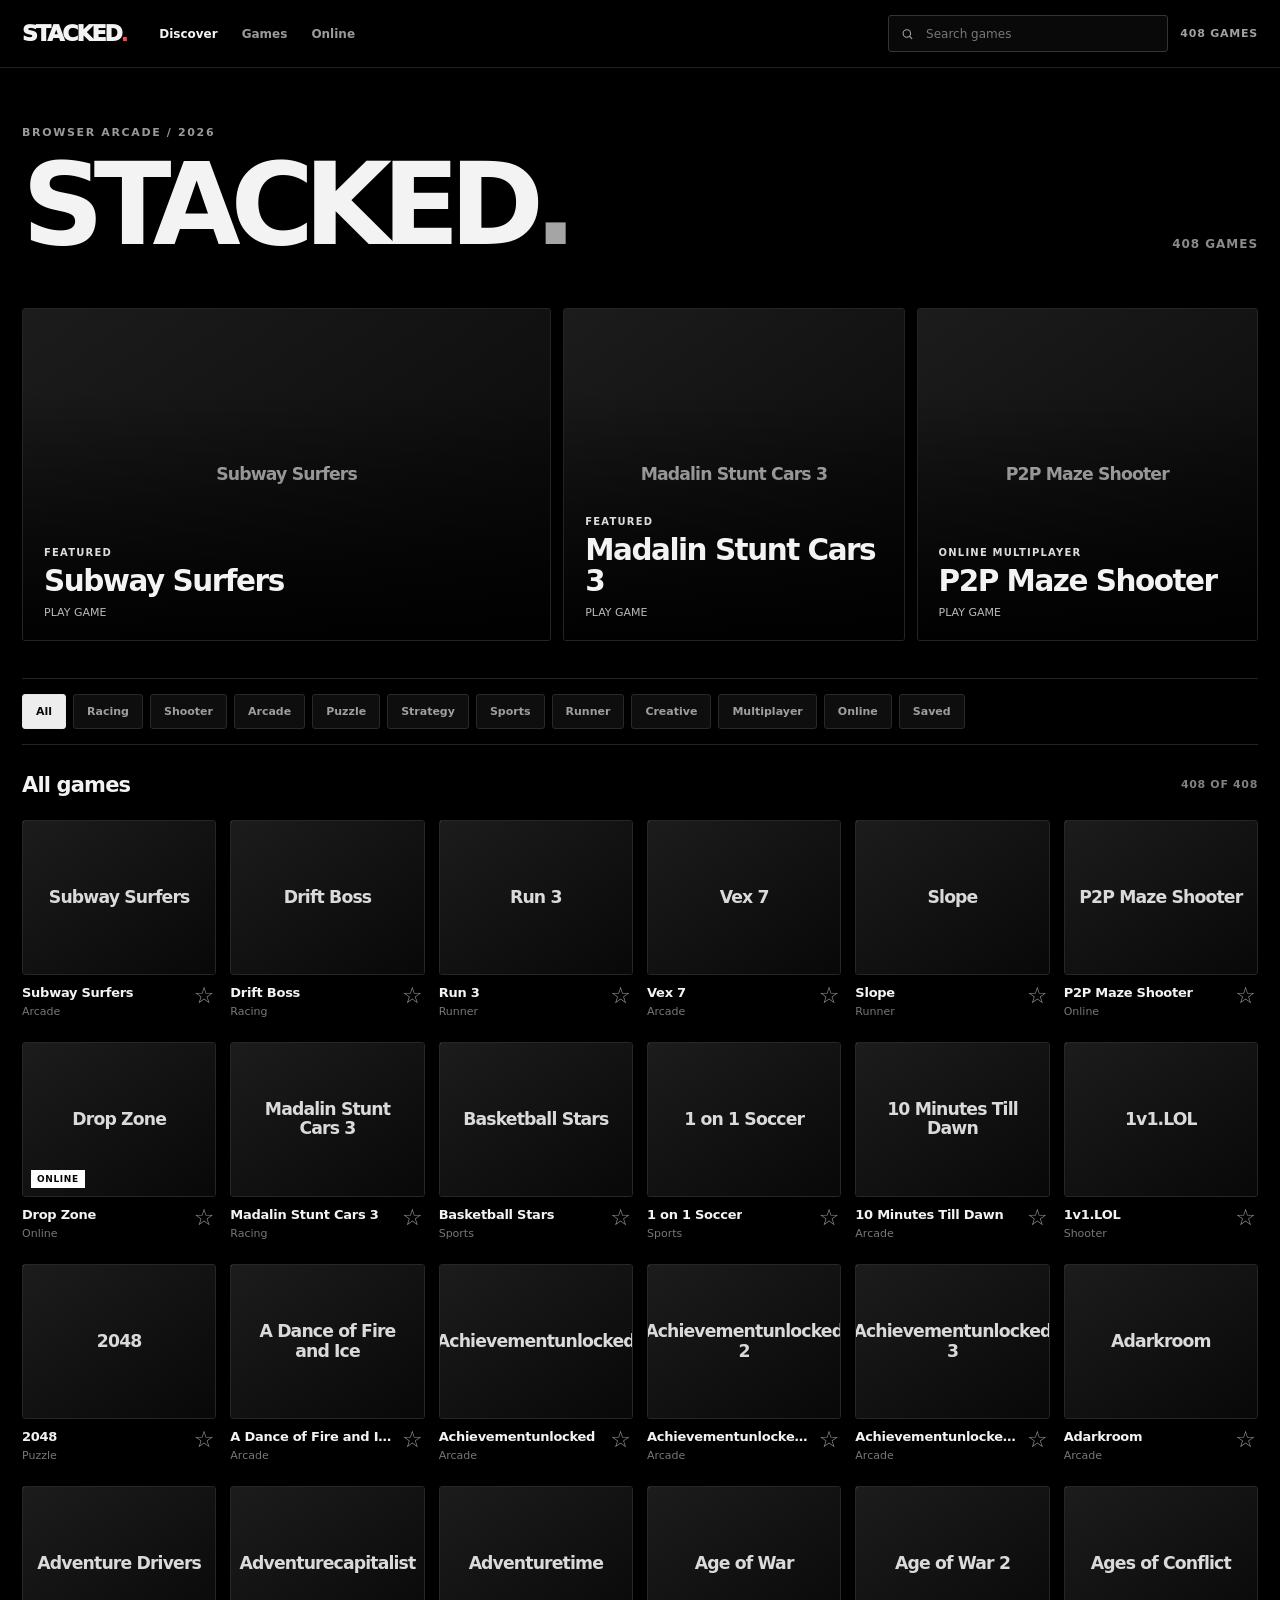
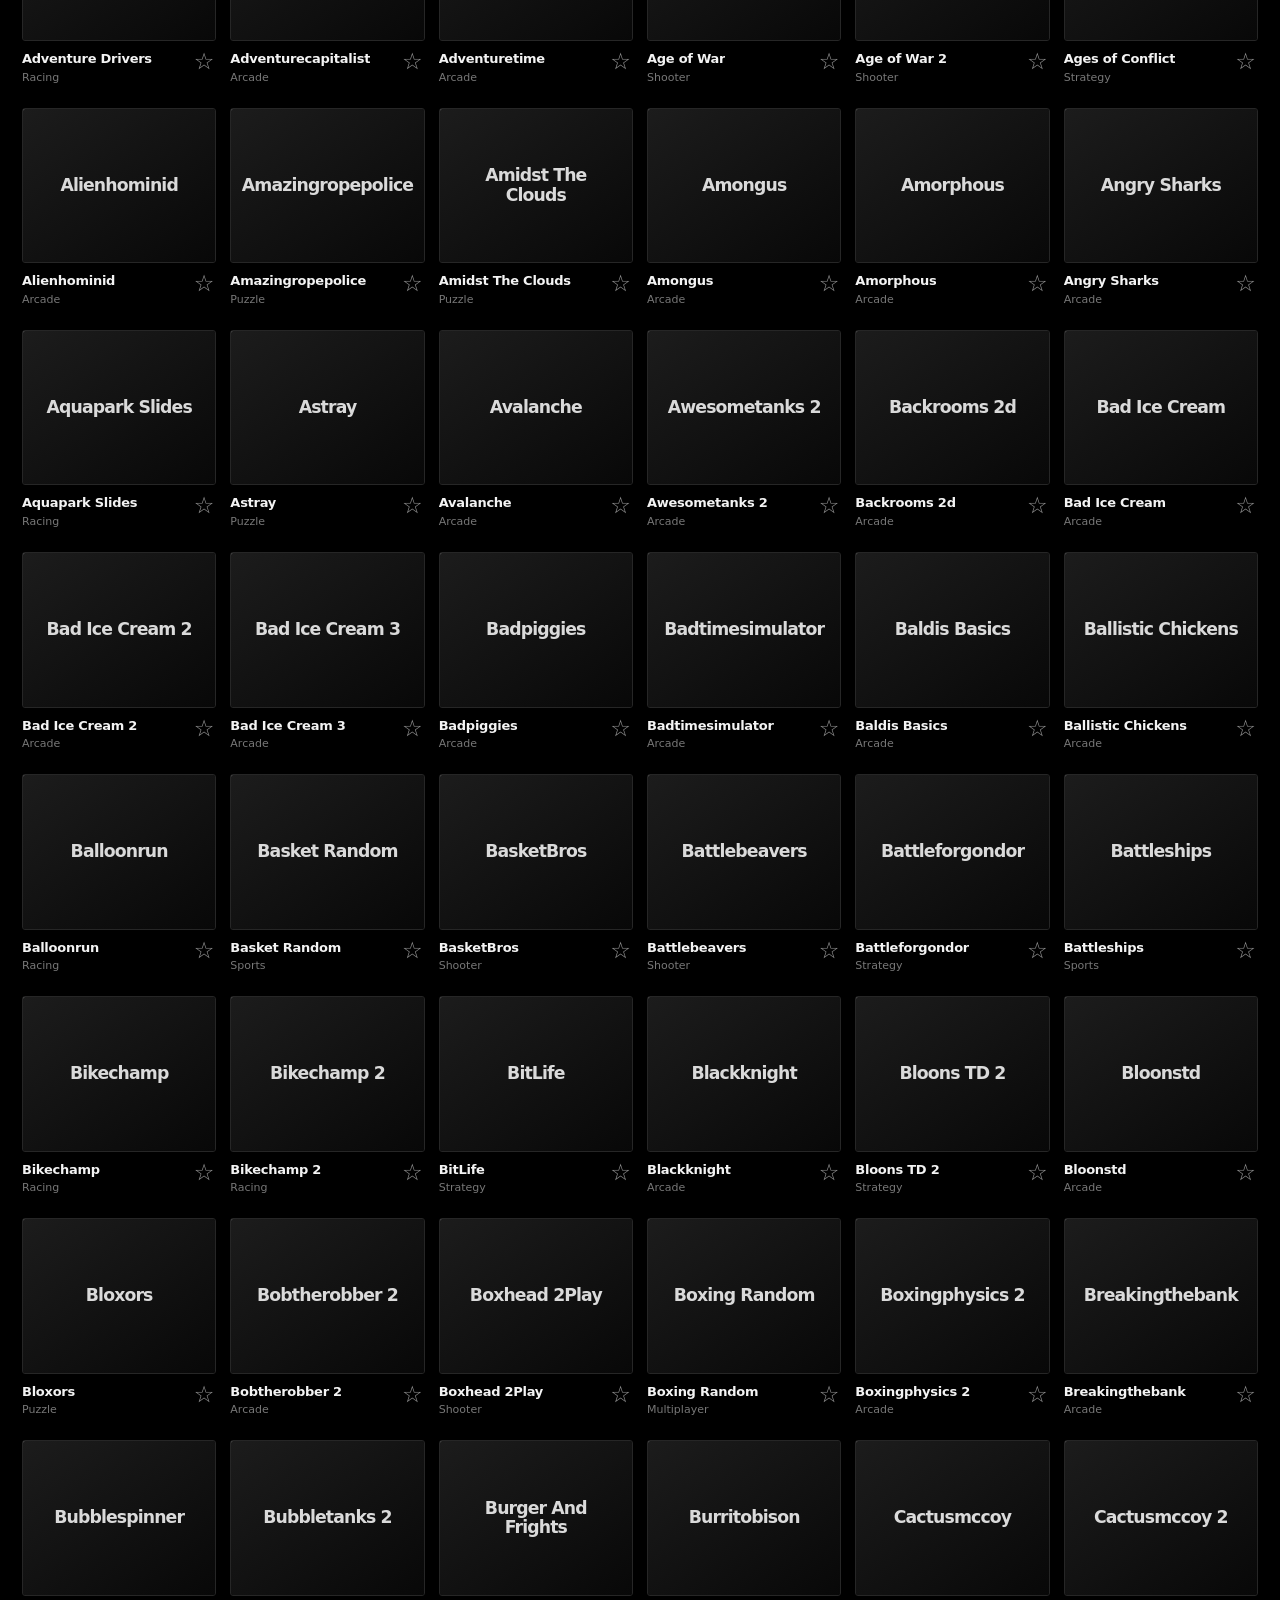
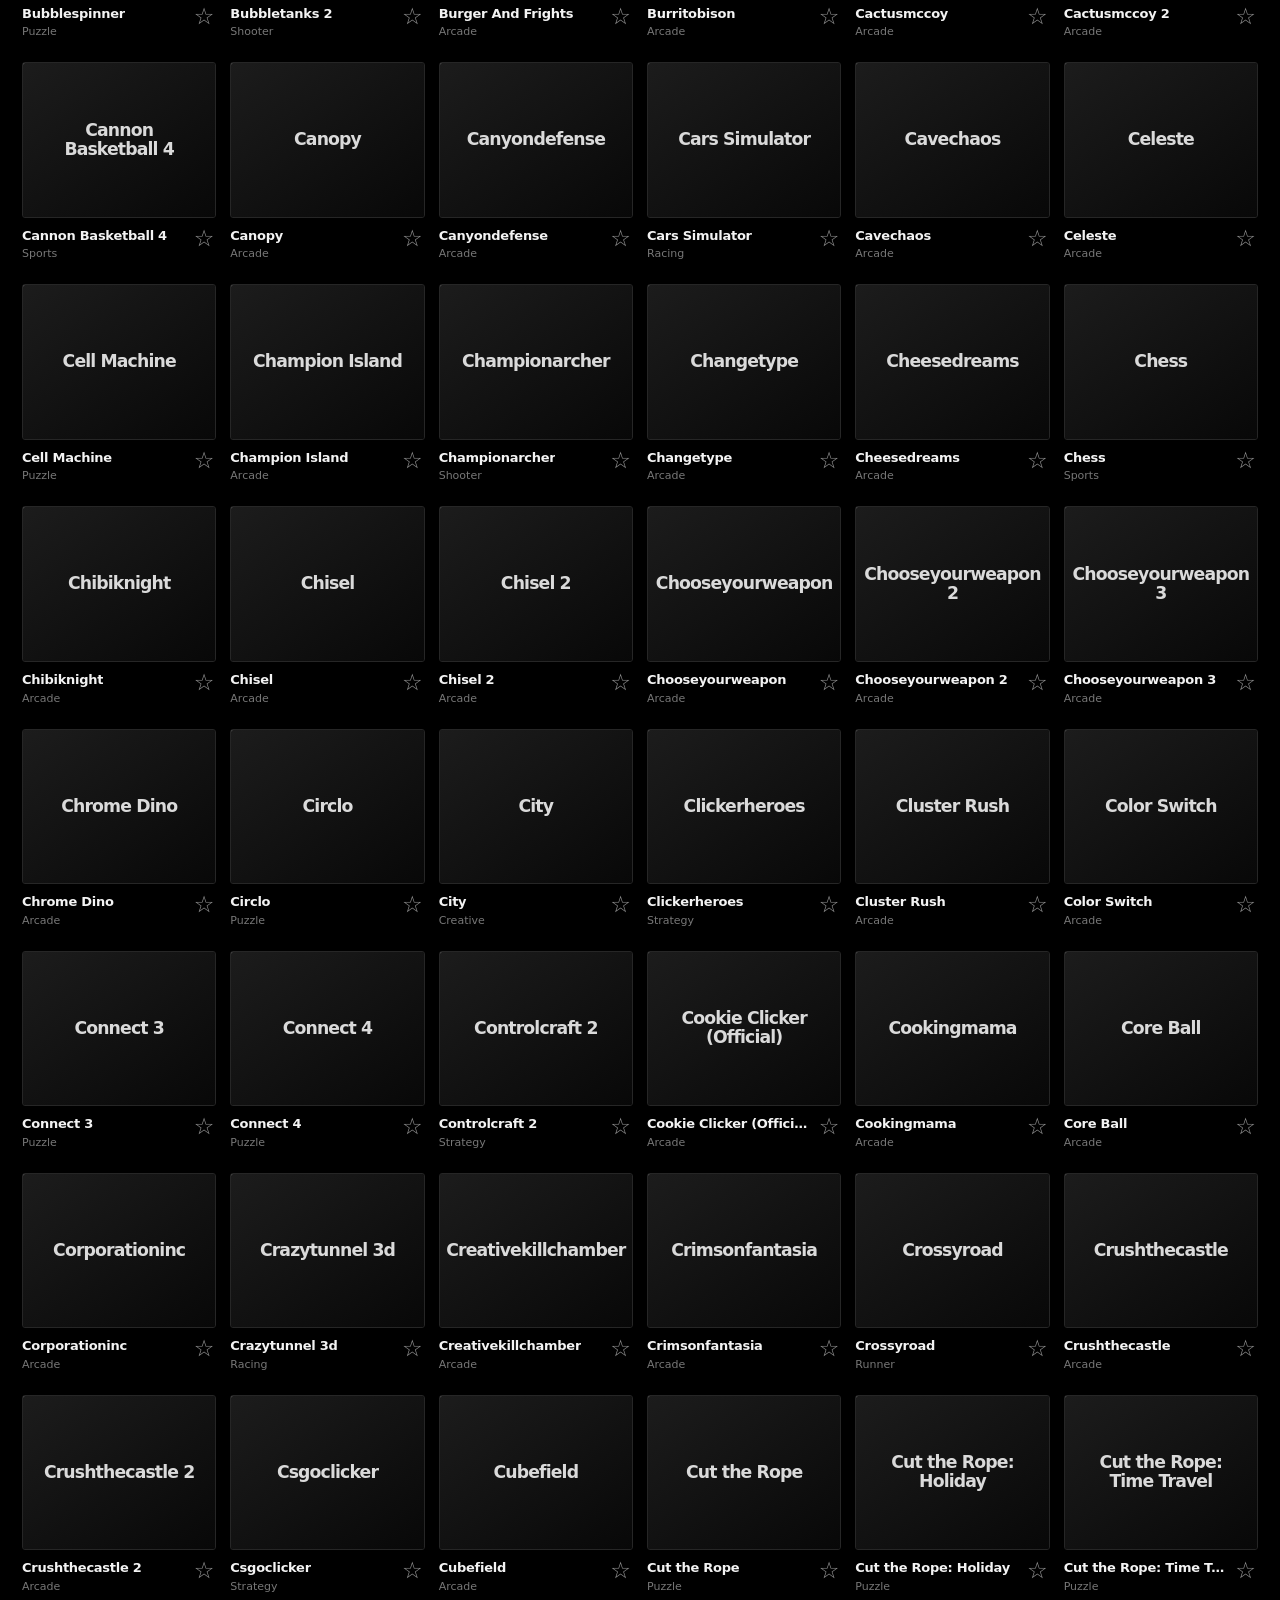
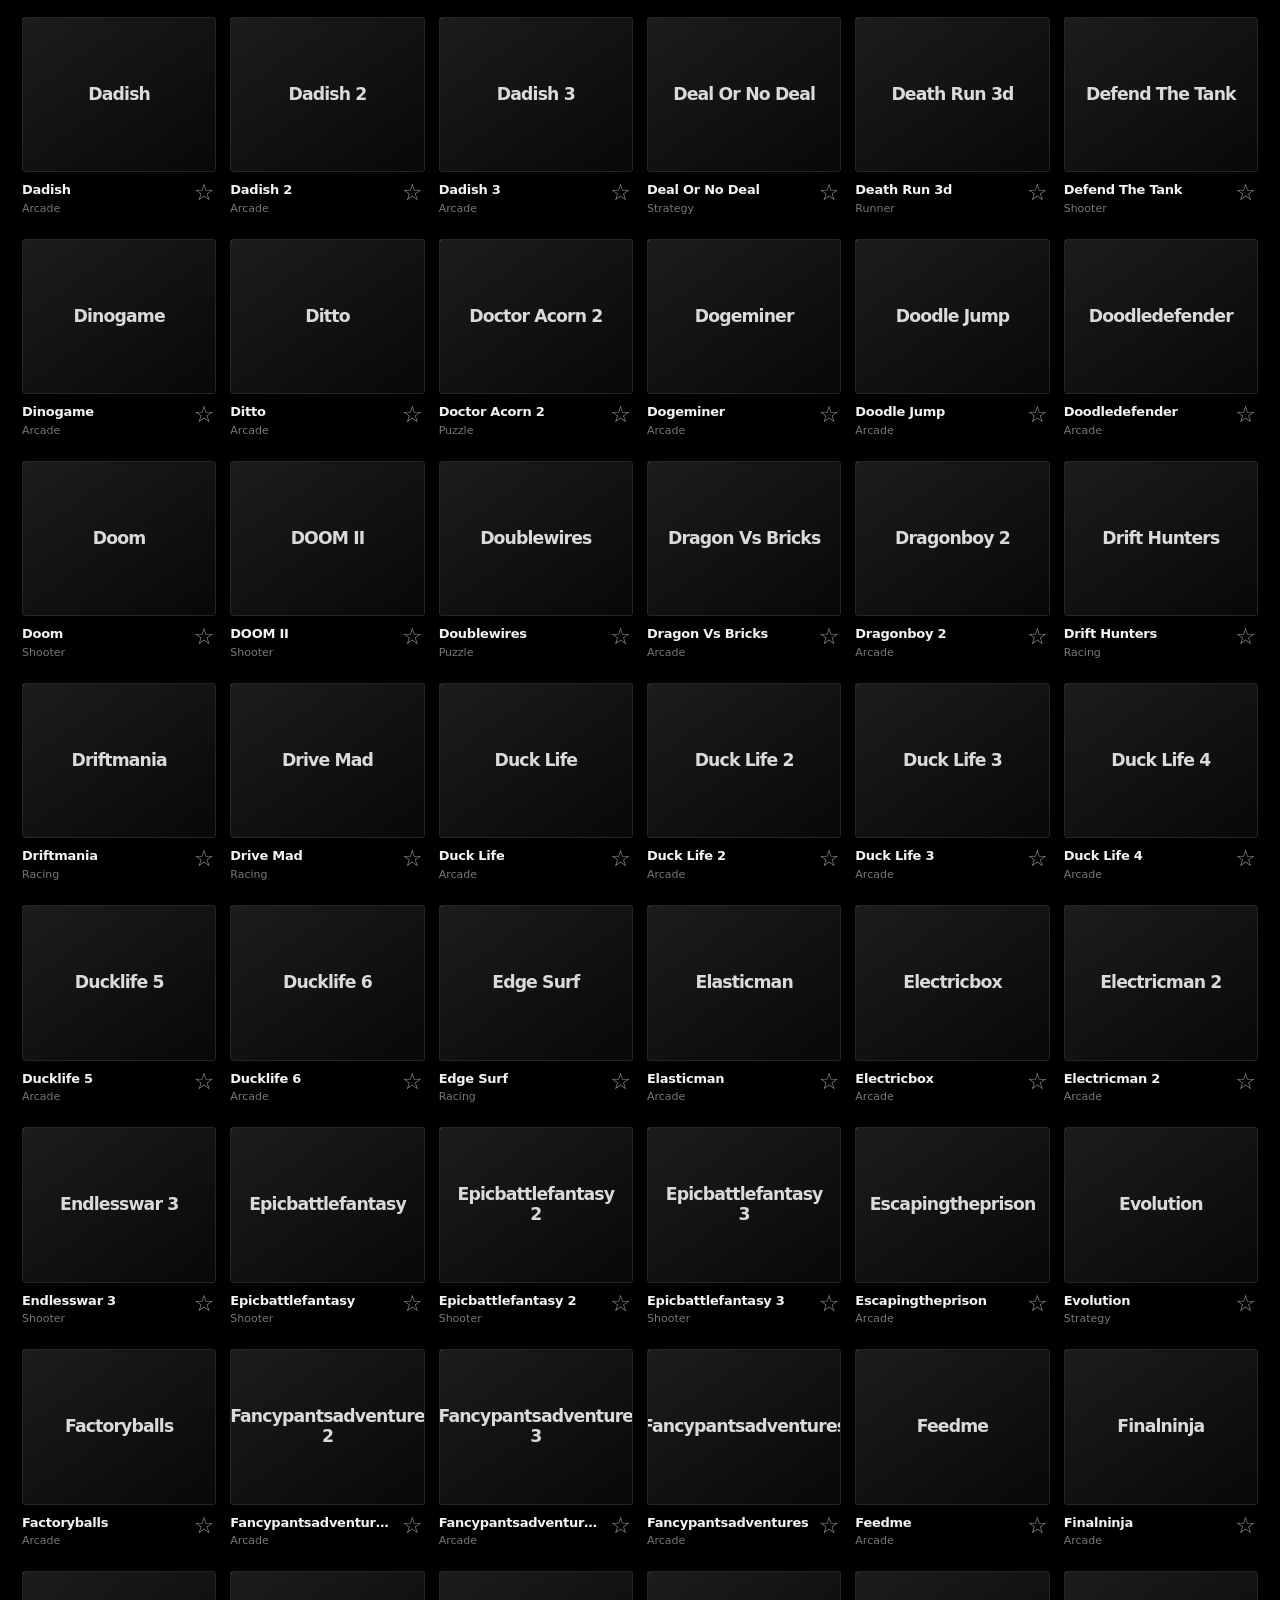
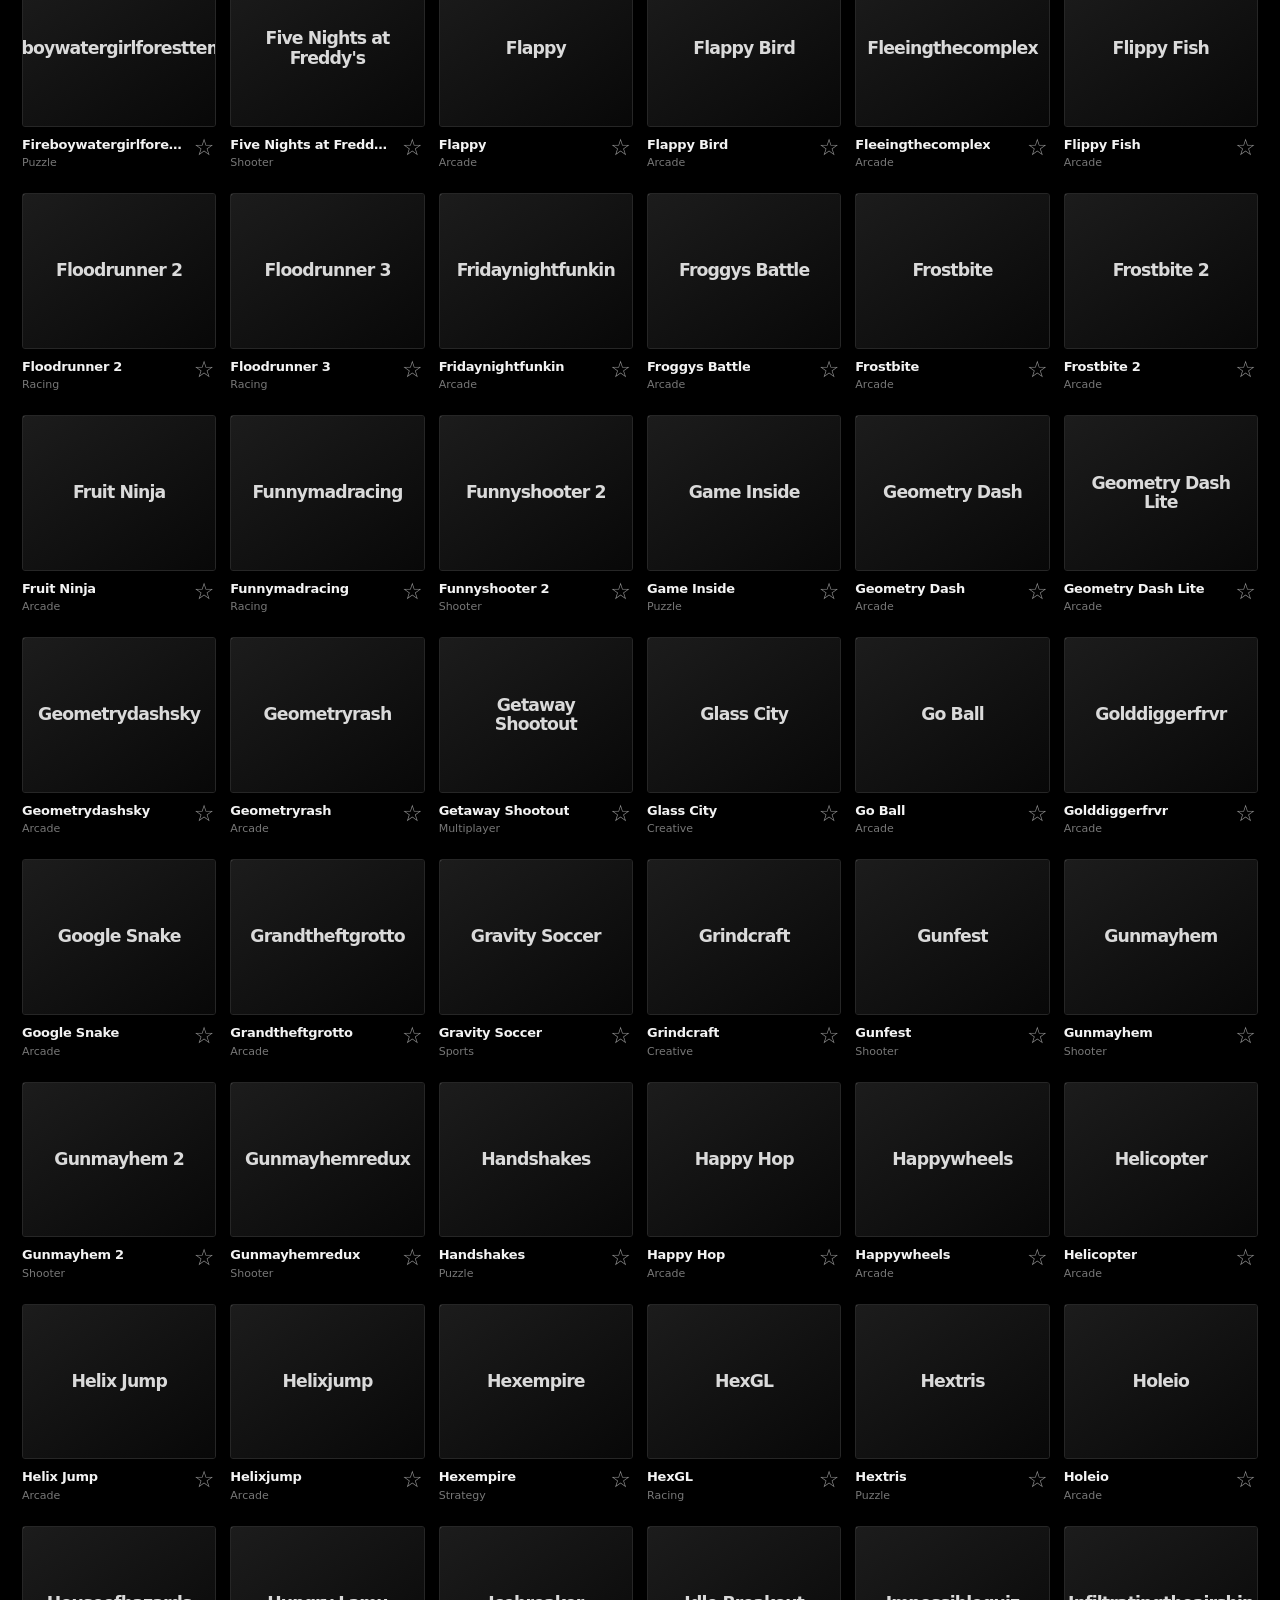
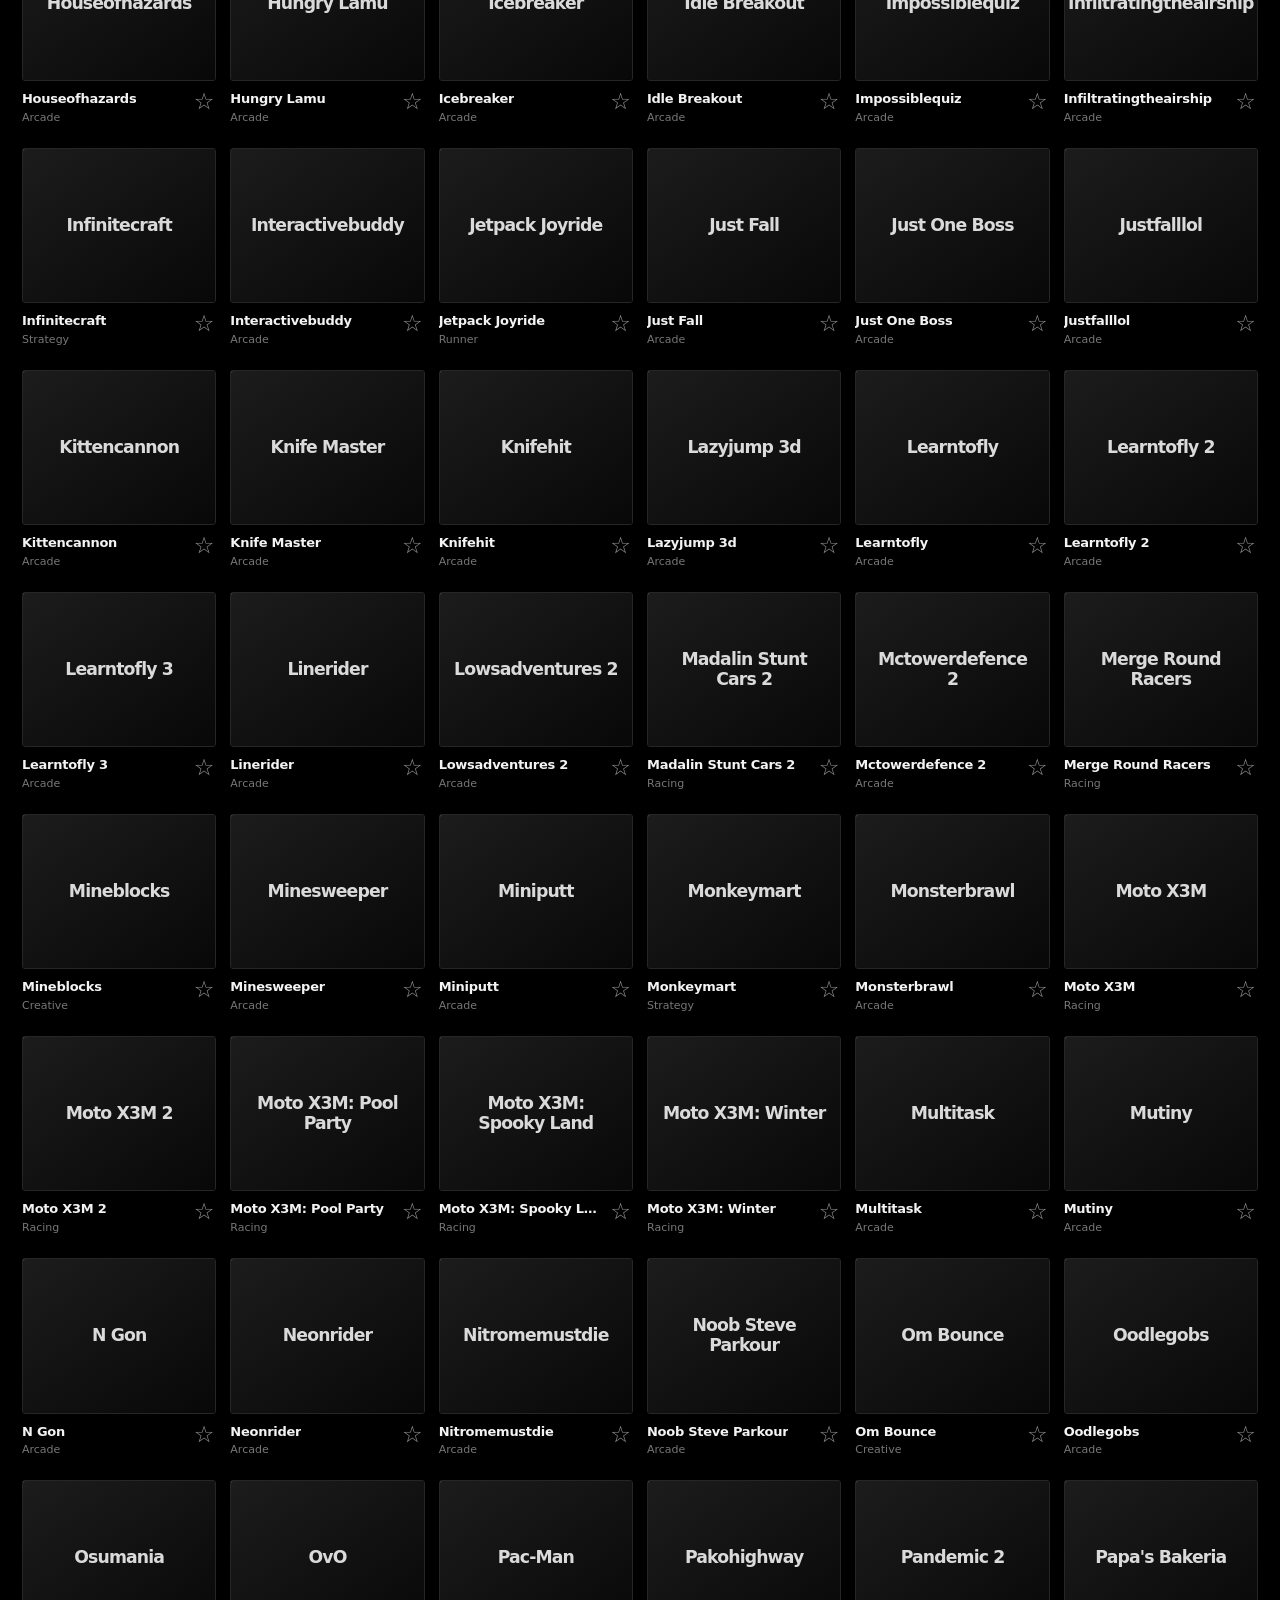
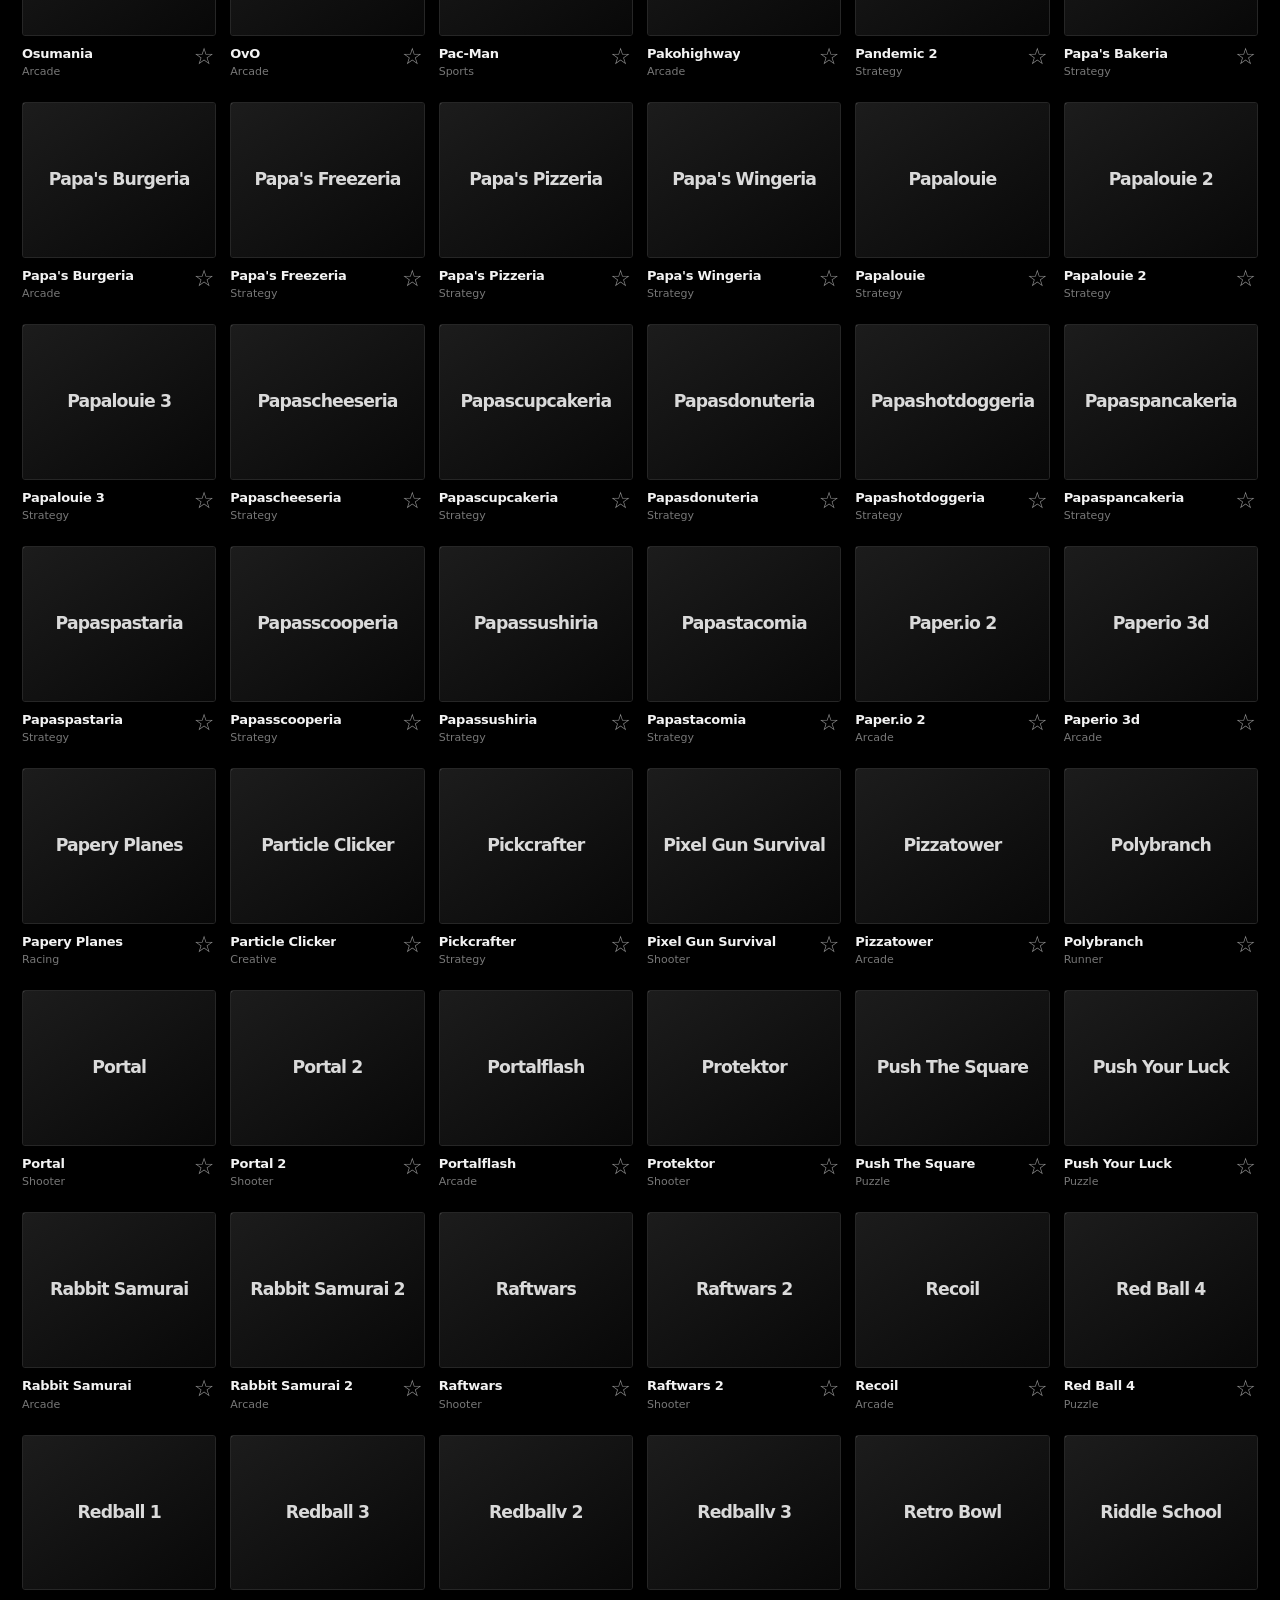
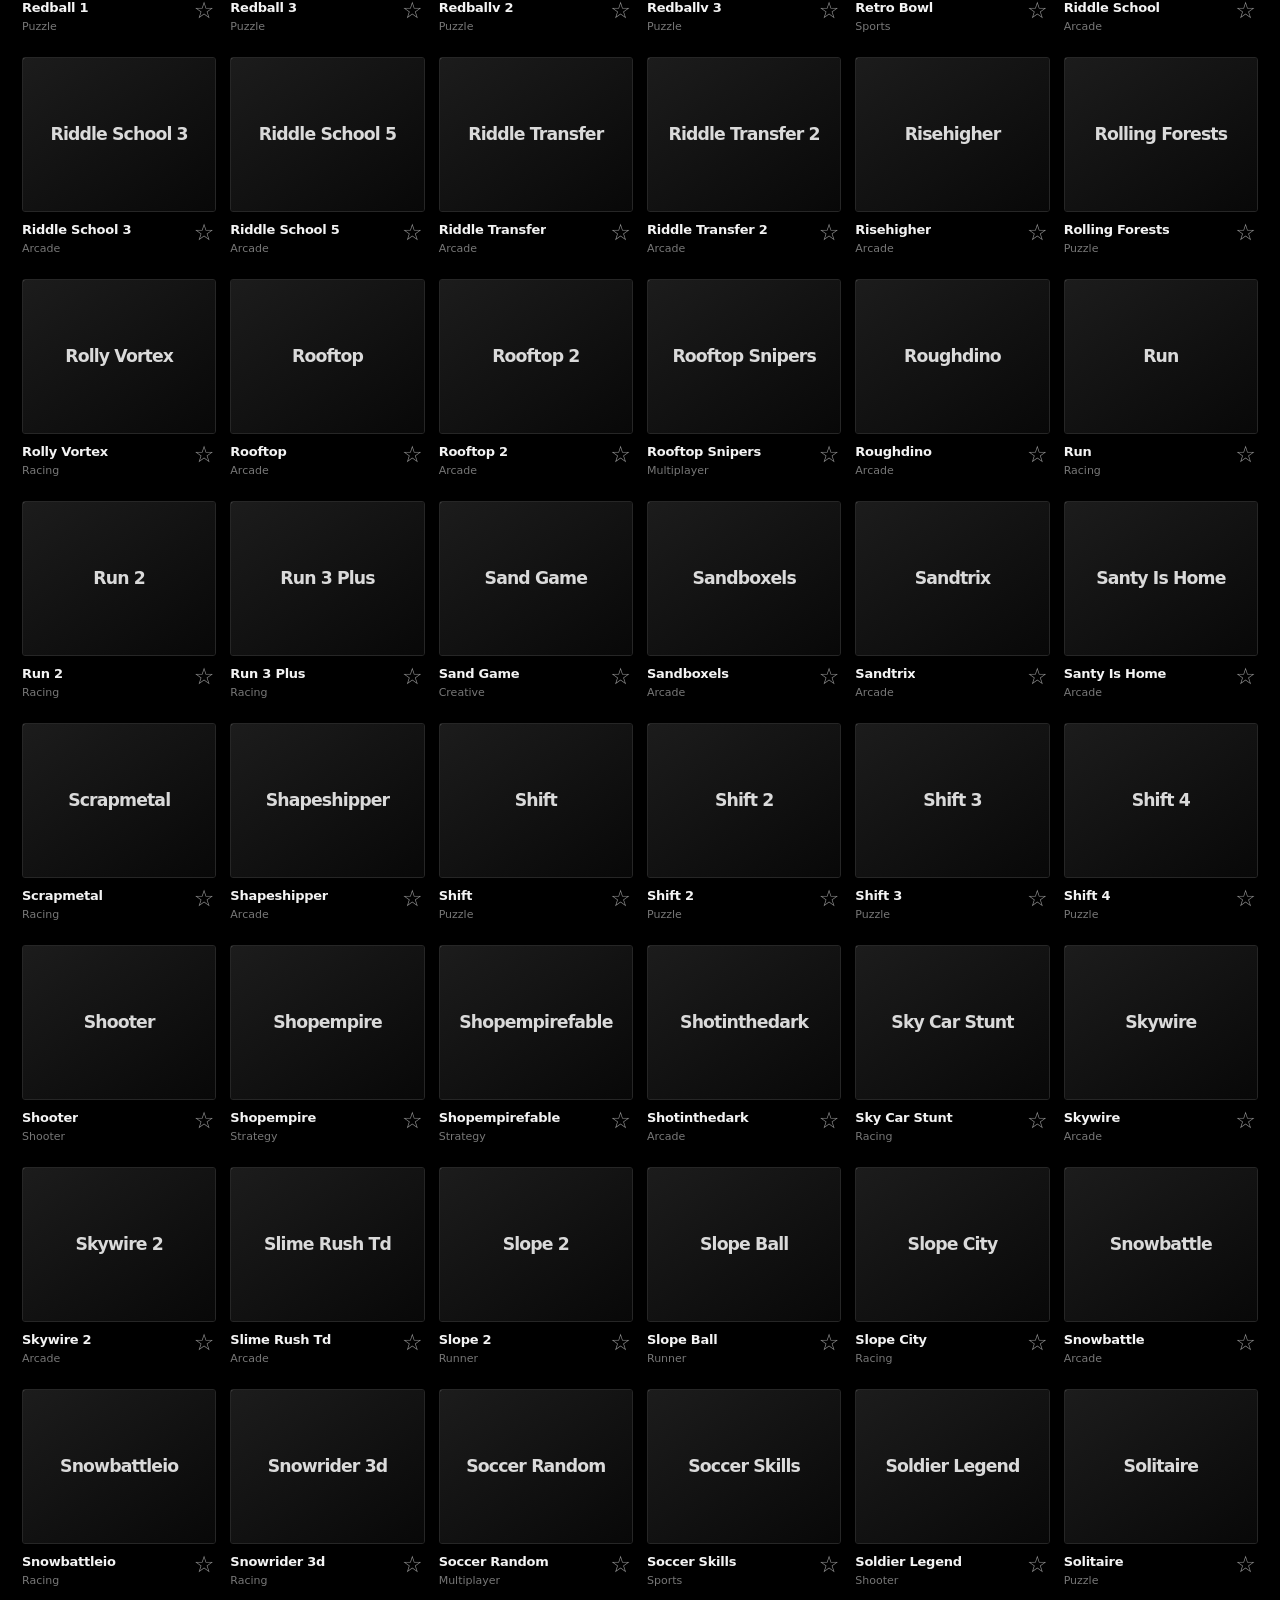
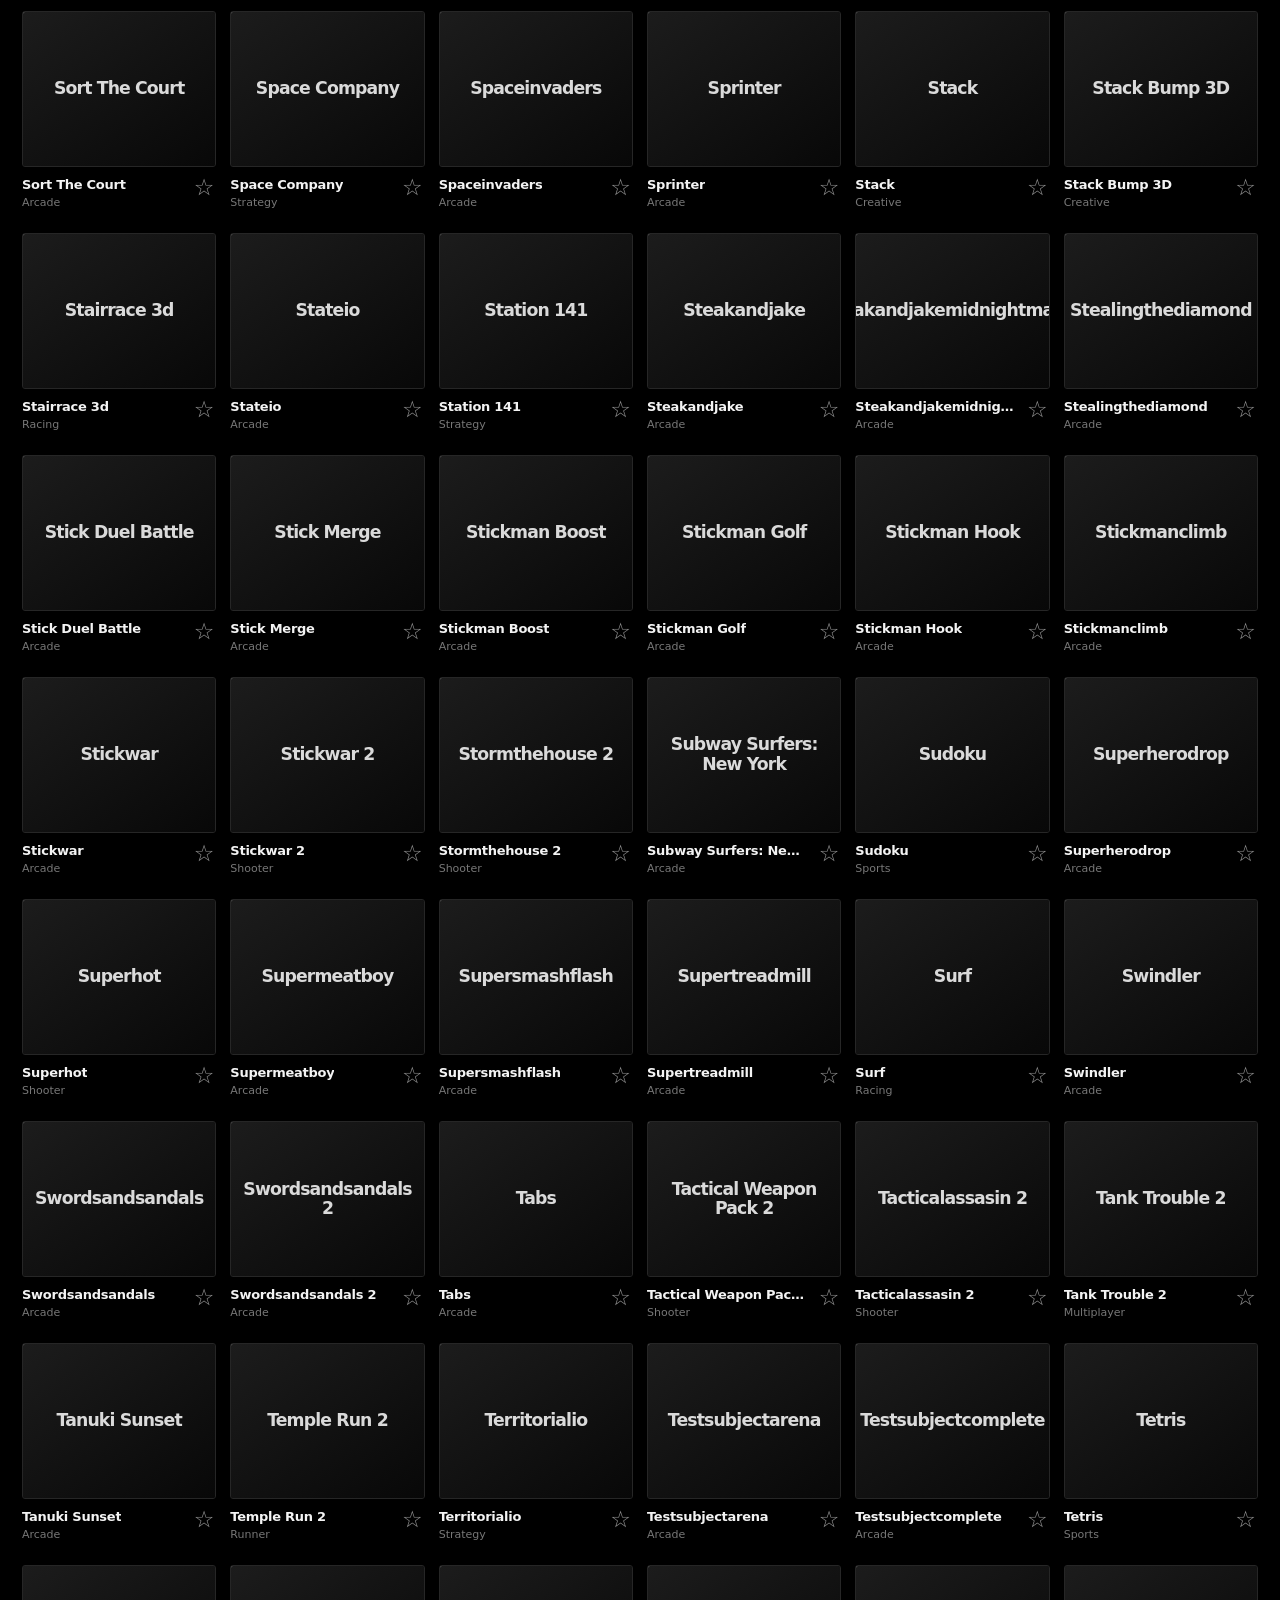
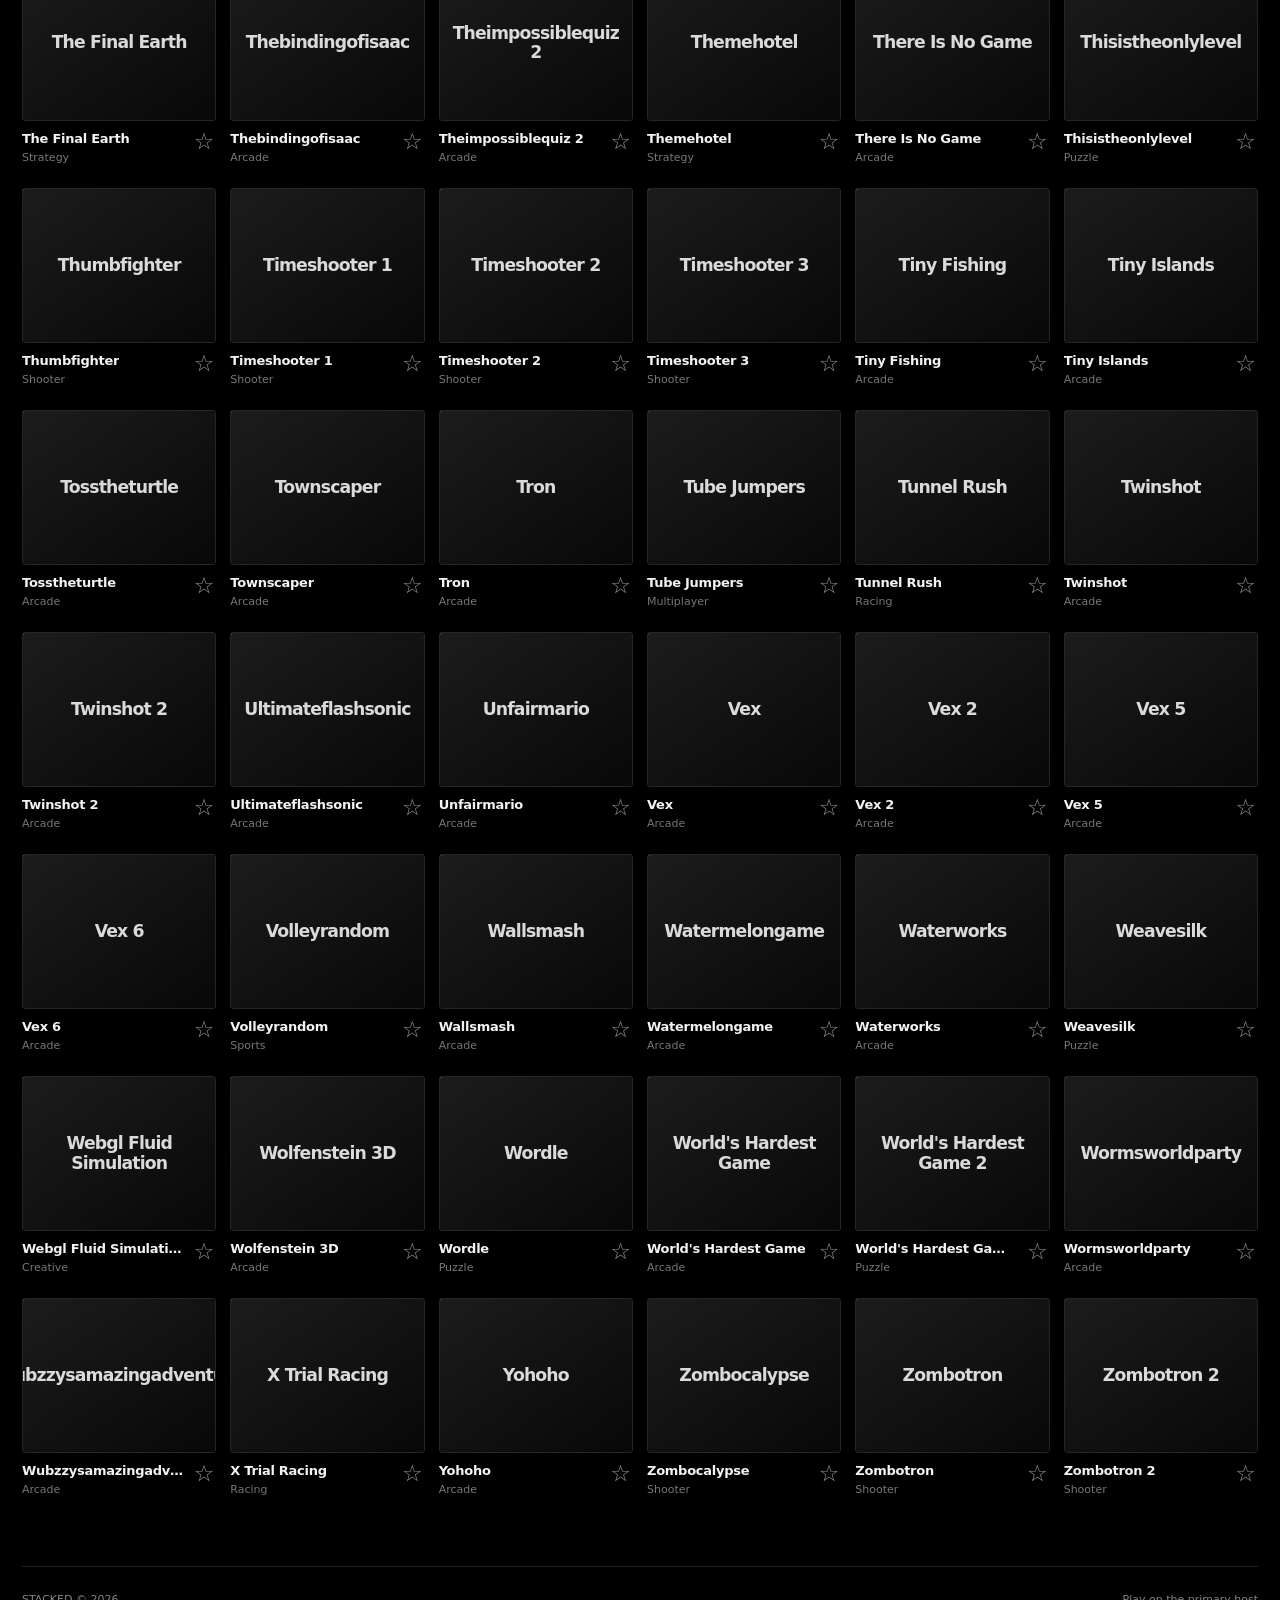
==== commit 02fe8f18: "Sync Stacked 408-game catalog mirror" ====
--- a/stacked/index.html
+++ b/stacked/index.html
@@ -1,10 +1,10 @@
-<!doctype html><html lang="en"><head><meta charset="utf-8"><meta name="viewport" content="width=device-width,initial-scale=1"><meta name="theme-color" content="#000000"><meta name="description" content="STACKED — 204 browser games. Search, save and play."><title>STACKED — Play Games</title><style>
+<!doctype html><html lang="en"><head><meta charset="utf-8"><meta name="viewport" content="width=device-width,initial-scale=1"><meta name="theme-color" content="#000000"><meta name="description" content="STACKED — 408 browser games. Search, save and play."><title>STACKED — Play Games</title><style>
 :root{color-scheme:dark;--bg:#000;--line:#222;--muted:#919191;--fg:#f3f3f3;--surface:#101010}*{box-sizing:border-box}html{background:#000;scroll-behavior:smooth}body{margin:0;background:#000;color:var(--fg);font-family:Inter,system-ui,-apple-system,BlinkMacSystemFont,"Segoe UI",sans-serif;-webkit-font-smoothing:antialiased}a{color:inherit;text-decoration:none}button,input{font:inherit}button{cursor:pointer}button:focus-visible,a:focus-visible,input:focus-visible{outline:2px solid white;outline-offset:3px}header{height:68px;padding:0 max(22px,calc((100vw - 1352px)/2));display:flex;align-items:center;gap:32px;border-bottom:1px solid #202020;background:#000;position:sticky;z-index:40;top:0}.logo{font-size:22px;font-weight:950;letter-spacing:-.09em;white-space:nowrap}.logo b{color:#ff4848}.nav-links{display:flex;gap:24px;align-items:center}.nav-links a{font-weight:650;font-size:12px;color:#9a9a9a;white-space:nowrap}.nav-links a:first-child,.nav-links a:hover{color:#f4f4f4}.toolbar{display:flex;align-items:center;gap:12px;margin-left:auto}.search{display:flex;align-items:center;gap:10px;background:#090909;border:1px solid #343434;border-radius:3px;height:37px;padding:0 12px;width:min(280px,30vw);transition:border .18s}.search:focus-within{border-color:#999}.search svg{width:14px;height:14px;stroke:#aaa;fill:none;stroke-width:2}.search input{background:transparent;border:0;outline:none;color:#fff;font-size:12px;width:100%;min-width:0}.search input::placeholder{color:#777}.count{color:#a0a0a0;font-size:11px;font-weight:720;letter-spacing:.07em;white-space:nowrap}.shell{width:min(1352px,calc(100% - 44px));margin:auto}.hero{padding:58px 0 26px;display:flex;justify-content:space-between;align-items:end;gap:18px}.eyebrow{font-weight:720;font-size:11px;color:#999;letter-spacing:.15em;margin-bottom:14px}.hero h1{font-size:clamp(54px,9vw,114px);letter-spacing:-.09em;line-height:.92;font-weight:850;margin:0}.hero h1 span{color:#a5a5a5}.hero-right{font-size:12px;letter-spacing:.08em;color:#8a8a8a;white-space:nowrap;padding-bottom:7px;font-weight:700}.featured{display:grid;grid-template-columns:1.55fr 1fr 1fr;gap:12px;margin:24px 0 37px}.featured a{position:relative;min-height:230px;height:clamp(230px,26vw,355px);overflow:hidden;background:#111;border:1px solid #242424;display:flex;align-items:end;padding:21px;isolation:isolate;border-radius:3px;transition:transform .2s cubic-bezier(.2,.7,.3,1),border-color .2s}.featured a:hover{transform:translateY(-3px);border-color:#858585}.featured img{position:absolute;inset:0;width:100%;height:100%;object-fit:cover;z-index:-2;opacity:.83;transition:transform .35s ease}.featured a:hover img{transform:scale(1.04)}.featured a:after{content:"";position:absolute;z-index:-1;inset:0;background:linear-gradient(0deg,#000e,transparent 75%)}.feature-tag{font-size:10px;font-weight:750;letter-spacing:.12em;color:#ddd;margin-bottom:8px}.feature-title{font-size:clamp(20px,2.3vw,33px);letter-spacing:-.05em;line-height:1.05;font-weight:850}.feature-sub{font-size:11px;color:#bbb;margin-top:9px}.filters{position:sticky;top:68px;z-index:20;display:flex;align-items:center;gap:7px;background:#000;border-bottom:1px solid #242424;border-top:1px solid #242424;padding:15px 0;overflow:auto;scrollbar-width:none}.filters::-webkit-scrollbar{display:none}.chip{border:1px solid #292929;border-radius:3px;background:#0e0e0e;color:#9e9e9e;padding:10px 13px;font-size:11px;font-weight:750;white-space:nowrap;transition:background .18s,border-color .18s,color .18s}.chip:hover{border-color:#777;color:white}.chip.active{border-color:#e7e7e7;background:#ededed;color:#0b0b0b}.results{margin:28px 0 19px;display:flex;justify-content:space-between;align-items:center;gap:16px}.results h2{font-size:21px;letter-spacing:-.04em;margin:0;font-weight:790}.results .right{font-size:11px;color:#818181;font-weight:700;letter-spacing:.06em}.grid{display:grid;grid-template-columns:repeat(6,minmax(0,1fr));gap:24px 14px;padding:4px 0 70px}.card{min-width:0;position:relative}.poster{aspect-ratio:5/4;display:flex;align-items:center;justify-content:center;position:relative;overflow:hidden;border:1px solid #262626;background:linear-gradient(135deg,#191919,#080808);border-radius:3px;transition:border-color .2s,transform .2s cubic-bezier(.2,.8,.2,1)}.poster:hover{transform:translateY(-4px);border-color:#777}.poster img{width:100%;height:100%;object-fit:cover;display:block;transition:transform .25s}.poster:hover img{transform:scale(1.045)}.fallback{position:absolute;inset:0;display:flex;align-items:center;justify-content:center;text-align:center;padding:14px;letter-spacing:-.05em;font-size:clamp(14px,1.35vw,23px);font-weight:820;line-height:1.13;color:#dadada;background:linear-gradient(145deg,#1c1c1c,#080808)}.poster:has(img:not([hidden])) .fallback{display:none}.online-badge{position:absolute;bottom:8px;left:8px;background:#fff;color:#050505;padding:4px 6px;font:800 9px system-ui,Arial;letter-spacing:.07em}.meta{display:flex;gap:8px;align-items:start;justify-content:space-between;padding-top:10px}.title{display:block;line-height:1.2;font-size:13px;font-weight:760;letter-spacing:-.02em;overflow:hidden;text-overflow:ellipsis;white-space:nowrap}.type{display:block;color:#777;font-size:11px;margin-top:4px}.save{background:transparent;color:#919191;border:0;font-size:23px;line-height:20px;padding:0 2px 4px;flex:none}.save:hover,.save[aria-pressed=true]{color:#fff}.empty{display:none;text-align:center;color:#989898;padding:85px 15px;font-size:13px}.empty.visible{display:block}footer{border-top:1px solid #252525;padding:26px 0 44px;display:flex;justify-content:space-between;color:#838383;font-size:11px}footer a:hover{color:#fff}.featured .fallback{z-index:-2}.featured:has(img:not([hidden])) .fallback{display:none}@media(max-width:1100px){.grid{grid-template-columns:repeat(5,minmax(0,1fr))}}@media(max-width:860px){.nav-links{display:none}.grid{grid-template-columns:repeat(4,minmax(0,1fr))}.featured a{height:245px}.featured{grid-template-columns:1fr 1fr}.featured a:nth-child(3){display:none}}@media(max-width:580px){header{height:58px;padding:0 15px;gap:16px}.logo{font-size:20px}.search{width:42vw}.count{display:none}.shell{width:calc(100% - 30px)}.hero{padding:42px 0 15px}.hero h1{font-size:clamp(48px,12vw,72px)}.hero-right{display:none}.featured{grid-template-columns:1fr;margin:20px 0 22px}.featured a{height:210px;min-height:210px}.featured a:nth-child(n+2){display:none}.filters{top:58px}.grid{grid-template-columns:repeat(2,minmax(0,1fr));column-gap:11px;row-gap:23px}.poster{aspect-ratio:1.2}.results{margin-top:25px}.results h2{font-size:18px}}@media(prefers-reduced-motion:reduce){html{scroll-behavior:auto}.poster,.featured a,.poster img,.featured img{transition:none!important}}
-</style></head><body><header><a href="./" class="logo" aria-label="Stacked Home">STACKED<b>.</b></a><nav class="nav-links"><a href="#games">Discover</a><a href="#games" id="popular">Games</a><a href="#games" id="online-link">Online</a></nav><div class="toolbar"><label class="search"><svg viewBox="0 0 24 24" aria-hidden="true"><circle cx="11" cy="11" r="7"/><path d="m16 16 5 5"/></svg><input id="q" aria-label="Search games" placeholder="Search games" autocomplete="off" spellcheck="false"></label><span class="count">204 GAMES</span></div></header><div class="shell"><section class="hero"><div><div class="eyebrow">BROWSER ARCADE / 2026</div><h1>STACKED<span>.</span></h1></div><div class="hero-right">204 GAMES</div></section><section class="featured" aria-label="Featured games" id="featured"></section><nav class="filters" id="filters" aria-label="Game categories"></nav><section id="games"><div class="results"><h2 id="heading">All games</h2><span class="right" id="results"></span></div><div class="grid" id="grid"></div><div class="empty" id="empty">No games match your search.</div></section><footer><span>STACKED &copy; 2026</span><a href="https://playfield-original-arcade.vercel.app/">Play on the primary host</a></footer></div><script>
-const G=[{"id":"10-minutes-till-dawn","name":"10 Minutes Till Dawn","kind":"Arcade","image":"https://playfield-original-arcade.vercel.app/gamefiles/archive/10-minutes-till-dawn/splash.png","rank":0},{"id":"2048","name":"2048","kind":"Puzzle","image":"https://playfield-original-arcade.vercel.app/gamefiles/archive/2048/thumb.png","rank":1},{"id":"achievementunlocked","name":"Achievementunlocked","kind":"Arcade","image":"","rank":2},{"id":"adarkroom","name":"Adarkroom","kind":"Arcade","image":"https://playfield-original-arcade.vercel.app/gamefiles/archive/adarkroom/splash.png","rank":3},{"id":"adventure-drivers","name":"Adventure Drivers","kind":"Racing","image":"https://playfield-original-arcade.vercel.app/gamefiles/archive/adventure-drivers/splash.png","rank":4},{"id":"astray","name":"Astray","kind":"Puzzle","image":"https://playfield-original-arcade.vercel.app/gamefiles/archive/astray/splash.png","rank":5},{"id":"awesometanks2","name":"Awesometanks 2","kind":"Arcade","image":"https://playfield-original-arcade.vercel.app/gamefiles/archive/awesometanks2/images/menu/logo.jpg","rank":6},{"id":"bad-ice-cream","name":"Bad Ice Cream","kind":"Arcade","image":"https://playfield-original-arcade.vercel.app/gamefiles/archive/bad-ice-cream/assets/badicecream_splash.jpg","rank":7},{"id":"baldis-basics","name":"Baldis Basics","kind":"Arcade","image":"https://playfield-original-arcade.vercel.app/gamefiles/archive/baldis-basics/splash.png","rank":8},{"id":"basket","name":"Basket Random","kind":"Sports","image":"https://playfield-original-arcade.vercel.app/gamefiles/archive/basket-random/splash.jpeg","rank":9},{"id":"basketball-stars","name":"Basketball Stars","kind":"Sports","image":"https://playfield-original-arcade.vercel.app/gamefiles/archive/basketball-stars/assets/images/basketball-stars.png","rank":10},{"id":"bloonstd","name":"Bloonstd","kind":"Arcade","image":"https://playfield-original-arcade.vercel.app/gamefiles/archive/bloonstd/bloonstd.jpg","rank":11},{"id":"bloxors","name":"Bloxors","kind":"Puzzle","image":"https://playfield-original-arcade.vercel.app/gamefiles/archive/bloxors/title.png","rank":12},{"id":"bobtherobber2","name":"Bobtherobber 2","kind":"Arcade","image":"https://playfield-original-arcade.vercel.app/gamefiles/archive/bobtherobber2/splash.jpeg","rank":13},{"id":"boxing-random","name":"Boxing Random","kind":"Multiplayer","image":"https://playfield-original-arcade.vercel.app/gamefiles/archive/boxing-random/512x340.jpg","rank":14},{"id":"cannon-basketball-4","name":"Cannon Basketball  4","kind":"Sports","image":"https://playfield-original-arcade.vercel.app/gamefiles/archive/cannon-basketball-4/img/splash.png","rank":15},{"id":"canyondefense","name":"Canyondefense","kind":"Arcade","image":"https://playfield-original-arcade.vercel.app/gamefiles/archive/canyondefense/canyondefense.png","rank":16},{"id":"cars-simulator","name":"Cars Simulator","kind":"Racing","image":"https://playfield-original-arcade.vercel.app/gamefiles/archive/cars-simulator/splash.png","rank":17},{"id":"champion-island","name":"Champion Island","kind":"Arcade","image":"https://playfield-original-arcade.vercel.app/gamefiles/archive/champion-island/splash.png","rank":18},{"id":"chrome-dino","name":"Chrome Dino","kind":"Arcade","image":"","rank":19},{"id":"city","name":"City","kind":"Creative","image":"","rank":20},{"id":"cluster-rush","name":"Cluster Rush","kind":"Arcade","image":"https://playfield-original-arcade.vercel.app/gamefiles/archive/cluster-rush/splash.png","rank":21},{"id":"cookie-clone","name":"Cookie Clicker Clone","kind":"Arcade","image":"","rank":22},{"id":"core-ball","name":"Core Ball","kind":"Arcade","image":"https://playfield-original-arcade.vercel.app/gamefiles/archive/core-ball/pr_source.png","rank":23},{"id":"crossyroad","name":"Crossyroad","kind":"Runner","image":"https://playfield-original-arcade.vercel.app/gamefiles/archive/crossyroad/sprites/hipster-whale.png","rank":24},{"id":"cubefield","name":"Cubefield","kind":"Arcade","image":"https://playfield-original-arcade.vercel.app/gamefiles/archive/cubefield/assets/splash.png","rank":25},{"id":"death-run-3d","name":"Death Run  3d","kind":"Runner","image":"https://playfield-original-arcade.vercel.app/gamefiles/archive/death-run-3d/img/death.png","rank":26},{"id":"doodle-jump","name":"Doodle Jump","kind":"Arcade","image":"https://playfield-original-arcade.vercel.app/gamefiles/archive/doodle-jump/doodle.png","rank":27},{"id":"drift-boss","name":"Drift Boss","kind":"Racing","image":"https://playfield-original-arcade.vercel.app/gamefiles/archive/drift-boss/media/graphics/splash/mobile/cover-start.jpg","rank":28},{"id":"drift-hunters","name":"Drift Hunters","kind":"Racing","image":"https://playfield-original-arcade.vercel.app/gamefiles/archive/drift-hunters/drift-hunters.png","rank":29},{"id":"drive-mad","name":"Drive Mad","kind":"Racing","image":"https://playfield-original-arcade.vercel.app/gamefiles/archive/drive-mad/logo.jpg","rank":30},{"id":"ducklife1","name":"Duck Life","kind":"Arcade","image":"https://playfield-original-arcade.vercel.app/gamefiles/archive/ducklife1/ducklife.png","rank":31},{"id":"factoryballs","name":"Factoryballs","kind":"Arcade","image":"https://playfield-original-arcade.vercel.app/gamefiles/archive/factoryballs/images/splash.png","rank":32},{"id":"fancypantsadventures","name":"Fancypantsadventures","kind":"Arcade","image":"https://playfield-original-arcade.vercel.app/gamefiles/archive/fancypantsadventures/fancypantsadventure.png","rank":33},{"id":"fireboywatergirlforesttemple","name":"Fireboywatergirlforesttemple","kind":"Puzzle","image":"https://playfield-original-arcade.vercel.app/gamefiles/archive/fireboywatergirlforesttemple/logo.jpeg","rank":34},{"id":"flappy-bird","name":"Flappy Bird","kind":"Arcade","image":"https://playfield-original-arcade.vercel.app/gamefiles/archive/flappy-bird/assets/thumb.png","rank":35},{"id":"fridaynightfunkin","name":"Fridaynightfunkin","kind":"Arcade","image":"https://playfield-original-arcade.vercel.app/gamefiles/archive/fridaynightfunkin/assets/images/logo.png","rank":36},{"id":"fruitninja","name":"Fruit Ninja","kind":"Arcade","image":"https://playfield-original-arcade.vercel.app/gamefiles/archive/fruitninja/FruitNinjaTeaser.jpg","rank":37},{"id":"geodash","name":"Geometry Dash","kind":"Arcade","image":"https://playfield-original-arcade.vercel.app/gamefiles/archive/geodash/geoscratchicon.png","rank":38},{"id":"getaway-shootout","name":"Getaway Shootout","kind":"Multiplayer","image":"","rank":39},{"id":"google-snake","name":"Google Snake","kind":"Arcade","image":"","rank":40},{"id":"gravity-soccer","name":"Gravity Soccer","kind":"Sports","image":"https://playfield-original-arcade.vercel.app/gamefiles/archive/gravity-soccer/splash.png","rank":41},{"id":"helix","name":"Helix Jump","kind":"Arcade","image":"","rank":42},{"id":"hexgl","name":"HexGL","kind":"Racing","image":"https://playfield-original-arcade.vercel.app/assets/hexgl/css/title.png","rank":43},{"id":"hextris","name":"Hextris","kind":"Puzzle","image":"https://playfield-original-arcade.vercel.app/gamefiles/archive/hextris/images/hextris-logo.png","rank":44},{"id":"idle-breakout","name":"Idle Breakout","kind":"Arcade","image":"https://playfield-original-arcade.vercel.app/gamefiles/archive/idle-breakout/assets/thumbnail.png","rank":45},{"id":"impossiblequiz","name":"Impossiblequiz","kind":"Arcade","image":"https://playfield-original-arcade.vercel.app/gamefiles/archive/impossiblequiz/impossiblequiz.png","rank":46},{"id":"jetpack-joyride","name":"Jetpack Joyride","kind":"Runner","image":"https://playfield-original-arcade.vercel.app/gamefiles/archive/jetpack-joyride/splash.jpg","rank":47},{"id":"just-one-boss","name":"Just One Boss","kind":"Arcade","image":"","rank":48},{"id":"learntofly","name":"Learntofly","kind":"Arcade","image":"https://playfield-original-arcade.vercel.app/gamefiles/archive/learntofly/learntofly.png","rank":49},{"id":"minesweeper","name":"Minesweeper","kind":"Arcade","image":"https://playfield-original-arcade.vercel.app/gamefiles/archive/minesweeper/img/minesweeper.png","rank":50},{"id":"miniputt","name":"Miniputt","kind":"Arcade","image":"https://playfield-original-arcade.vercel.app/gamefiles/archive/miniputt/miniputt.png","rank":51},{"id":"motox3m-pool","name":"Moto X3M: Pool Party","kind":"Racing","image":"https://playfield-original-arcade.vercel.app/gamefiles/archive/motox3m-pool/splash.jpg","rank":52},{"id":"motox3m-spooky","name":"Moto X3M: Spooky Land","kind":"Racing","image":"https://playfield-original-arcade.vercel.app/gamefiles/archive/motox3m-spooky/splash.jpeg","rank":53},{"id":"motox3m","name":"Moto X3M","kind":"Racing","image":"https://playfield-original-arcade.vercel.app/gamefiles/archive/motox3m/splash.jpg","rank":54},{"id":"motox3m2","name":"Moto X3M 2","kind":"Racing","image":"https://playfield-original-arcade.vercel.app/gamefiles/archive/motox3m2/assets/atlases/x1/cars_game.png","rank":55},{"id":"n-gon","name":"N Gon","kind":"Arcade","image":"https://playfield-original-arcade.vercel.app/gamefiles/archive/n-gon/img/controls.png","rank":56},{"id":"ovo","name":"OvO","kind":"Arcade","image":"https://playfield-original-arcade.vercel.app/gamefiles/archive/ovo/icon-256.png","rank":57},{"id":"papasburgeria","name":"Papa's Burgeria","kind":"Arcade","image":"https://playfield-original-arcade.vercel.app/gamefiles/archive/papasburgeria/splash.jpg","rank":58},{"id":"paperio2","name":"Paper.io 2","kind":"Arcade","image":"https://playfield-original-arcade.vercel.app/gamefiles/archive/paperio2/images/logo.png","rank":59},{"id":"polybranch","name":"Polybranch","kind":"Runner","image":"https://playfield-original-arcade.vercel.app/gamefiles/archive/polybranch/img/pic1.png","rank":60},{"id":"portalflash","name":"Portalflash","kind":"Arcade","image":"","rank":61},{"id":"rabbit-samurai","name":"Rabbit Samurai","kind":"Arcade","image":"https://playfield-original-arcade.vercel.app/gamefiles/archive/rabbit-samurai/splash.png","rank":62},{"id":"retro-bowl","name":"Retro Bowl","kind":"Sports","image":"https://playfield-original-arcade.vercel.app/gamefiles/archive/retro-bowl/img/icon.jpg","rank":63},{"id":"rolly-vortex","name":"Rolly Vortex","kind":"Racing","image":"https://playfield-original-arcade.vercel.app/gamefiles/archive/rolly-vortex/images/icon-256.png","rank":64},{"id":"rooftop-snipers","name":"Rooftop Snipers","kind":"Multiplayer","image":"https://playfield-original-arcade.vercel.app/gamefiles/archive/rooftop-snipers/img/preview.png","rank":65},{"id":"run3","name":"Run 3","kind":"Runner","image":"https://playfield-original-arcade.vercel.app/gamefiles/run3/img/menu/Run3.png","rank":66},{"id":"sand-game","name":"Sand Game","kind":"Creative","image":"https://playfield-original-arcade.vercel.app/gamefiles/archive/sand-game/sand-game.PNG","rank":67},{"id":"sandboxels","name":"Sandboxels","kind":"Arcade","image":"https://playfield-original-arcade.vercel.app/gamefiles/archive/sandboxels/sandboxels.jpg","rank":68},{"id":"shooter","name":"Shooter","kind":"Shooter","image":"","rank":69},{"id":"sky-car-stunt","name":"Sky Car Stunt","kind":"Racing","image":"https://playfield-original-arcade.vercel.app/gamefiles/archive/sky-car-stunt/Template/logo.png","rank":70},{"id":"slime-rush-td","name":"Slime Rush Td","kind":"Arcade","image":"https://playfield-original-arcade.vercel.app/gamefiles/archive/slime-rush-td/splash.png","rank":71},{"id":"slope-2","name":"Slope  2","kind":"Runner","image":"https://playfield-original-arcade.vercel.app/gamefiles/archive/slope-2/slope-2-logo.png","rank":72},{"id":"slope-ball","name":"Slope Ball","kind":"Runner","image":"https://playfield-original-arcade.vercel.app/gamefiles/archive/slope-ball/splash.png","rank":73},{"id":"slope","name":"Slope","kind":"Runner","image":"https://playfield-original-arcade.vercel.app/gamefiles/archive/slope/slope4.jpeg","rank":74},{"id":"soccer-random","name":"Soccer Random","kind":"Multiplayer","image":"https://playfield-original-arcade.vercel.app/gamefiles/archive/soccer-random/banner.jpg","rank":75},{"id":"solitaire","name":"Solitaire","kind":"Puzzle","image":"https://playfield-original-arcade.vercel.app/gamefiles/archive/solitaire/screen-shot-win.png","rank":76},{"id":"sort-the-court","name":"Sort The Court","kind":"Arcade","image":"https://playfield-original-arcade.vercel.app/gamefiles/archive/sort-the-court/img/splash.png","rank":77},{"id":"stack-bump-3d","name":"Stack Bump 3D","kind":"Creative","image":"https://playfield-original-arcade.vercel.app/gamefiles/archive/stack-bump-3d/thumbnail.jpg","rank":78},{"id":"stack","name":"Stack","kind":"Creative","image":"https://playfield-original-arcade.vercel.app/gamefiles/archive/stack/featured-stack.jpg","rank":79},{"id":"stickman-boost","name":"Stickman Boost","kind":"Arcade","image":"https://playfield-original-arcade.vercel.app/gamefiles/archive/stickman-boost/icon-256.png","rank":80},{"id":"stickman-hook","name":"Stickman Hook","kind":"Arcade","image":"https://playfield-original-arcade.vercel.app/gamefiles/archive/stickman-hook/images/03b7dd5d1ae7134731c278c21bb06289-CHAR_EvilStick.png","rank":81},{"id":"stickwar","name":"Stickwar","kind":"Arcade","image":"https://playfield-original-arcade.vercel.app/gamefiles/archive/stickwar/stickwar.jpg","rank":82},{"id":"subway-surfers-ny","name":"Subway Surfers: New York","kind":"Arcade","image":"https://playfield-original-arcade.vercel.app/gamefiles/archive/subway-surfers-ny/assets/preload/splash_mip.png","rank":83},{"id":"subway-surfers","name":"Subway Surfers","kind":"Arcade","image":"https://playfield-original-arcade.vercel.app/gamefiles/archive/subway-surfers/img/FirstAvatar.png","rank":84},{"id":"superhot","name":"Superhot","kind":"Shooter","image":"https://playfield-original-arcade.vercel.app/gamefiles/archive/superhot/hot.jpg","rank":85},{"id":"tank-trouble-2","name":"Tank Trouble  2","kind":"Multiplayer","image":"https://playfield-original-arcade.vercel.app/gamefiles/archive/tank-trouble-2/icon-256.png","rank":86},{"id":"tanuki-sunset","name":"Tanuki Sunset","kind":"Arcade","image":"https://playfield-original-arcade.vercel.app/gamefiles/archive/tanuki-sunset/img/cover.png","rank":87},{"id":"temple-run-2","name":"Temple Run  2","kind":"Runner","image":"https://playfield-original-arcade.vercel.app/gamefiles/archive/temple-run-2/img/cover.png","rank":88},{"id":"there-is-no-game","name":"There Is No Game","kind":"Arcade","image":"https://playfield-original-arcade.vercel.app/gamefiles/archive/there-is-no-game/logo.png","rank":89},{"id":"tiny-fishing","name":"Tiny Fishing","kind":"Arcade","image":"https://playfield-original-arcade.vercel.app/gamefiles/archive/tiny-fishing/thumb.png","rank":90},{"id":"townscaper","name":"Townscaper","kind":"Arcade","image":"https://playfield-original-arcade.vercel.app/gamefiles/archive/townscaper/img/cover.jpg","rank":91},{"id":"tube-jumpers","name":"Tube Jumpers","kind":"Multiplayer","image":"https://playfield-original-arcade.vercel.app/gamefiles/archive/tube-jumpers/img/icon.jpg","rank":92},{"id":"tunnel-rush","name":"Tunnel Rush","kind":"Racing","image":"https://playfield-original-arcade.vercel.app/gamefiles/archive/tunnel-rush/img/tunnel.jpg","rank":93},{"id":"vex5","name":"Vex 5","kind":"Arcade","image":"https://playfield-original-arcade.vercel.app/gamefiles/archive/vex5/images/branding_logo_agame.png","rank":94},{"id":"vex6","name":"Vex 6","kind":"Arcade","image":"https://playfield-original-arcade.vercel.app/gamefiles/archive/vex6/assets/images/logo.png","rank":95},{"id":"vex7","name":"Vex 7","kind":"Arcade","image":"https://playfield-original-arcade.vercel.app/gamefiles/archive/vex7/assets/images/logo.png","rank":96},{"id":"waterworks","name":"Waterworks","kind":"Arcade","image":"https://playfield-original-arcade.vercel.app/gamefiles/archive/waterworks/waterworks/assets/backgrounds/title.png","rank":97},{"id":"webgl-fluid-simulation","name":"Webgl Fluid Simulation","kind":"Creative","image":"https://playfield-original-arcade.vercel.app/gamefiles/archive/webgl-fluid-simulation/logo.png","rank":98},{"id":"worlds-hardest-game","name":"World's Hardest Game","kind":"Arcade","image":"https://playfield-original-arcade.vercel.app/gamefiles/archive/worlds-hardest-game/images/splash.jpg","rank":99},{"id":"aquapark-slides","name":"Aquapark Slides","kind":"Racing","image":"https://playfield-original-arcade.vercel.app/gamefiles/archive/aquapark-slides/splash.png","rank":100},{"id":"edge-surf","name":"Edge Surf","kind":"Racing","image":"https://playfield-original-arcade.vercel.app/gamefiles/archive/edge-surf/splash.png","rank":101},{"id":"merge-round-racers","name":"Merge Round Racers","kind":"Racing","image":"https://playfield-original-arcade.vercel.app/gamefiles/archive/merge-round-racers/splash.png","rank":102},{"id":"motox3m-winter","name":"Moto X3M: Winter","kind":"Racing","image":"https://playfield-original-arcade.vercel.app/gamefiles/archive/motox3m-winter/assets/atlases/x1/cars_game.png","rank":103},{"id":"papery-planes","name":"Papery Planes","kind":"Racing","image":"https://playfield-original-arcade.vercel.app/gamefiles/archive/papery-planes/splash.jpg","rank":104},{"id":"scrapmetal","name":"Scrapmetal","kind":"Racing","image":"https://playfield-original-arcade.vercel.app/gamefiles/archive/scrapmetal/img/splash.png","rank":105},{"id":"x-trial-racing","name":"X Trial Racing","kind":"Racing","image":"https://playfield-original-arcade.vercel.app/gamefiles/archive/x-trial-racing/splash.png","rank":106},{"id":"1v1lol","name":"1v1.LOL","kind":"Shooter","image":"https://playfield-original-arcade.vercel.app/gamefiles/archive/1v1lol/logo.png","rank":107},{"id":"basketbros-io","name":"BasketBros","kind":"Shooter","image":"https://playfield-original-arcade.vercel.app/gamefiles/archive/basketbros-io/thumb.jpg","rank":108},{"id":"boxhead2play","name":"Boxhead 2Play","kind":"Shooter","image":"https://playfield-original-arcade.vercel.app/gamefiles/archive/boxhead2play/boxhead2play.jpg","rank":109},{"id":"defend-the-tank","name":"Defend The Tank","kind":"Shooter","image":"https://playfield-original-arcade.vercel.app/gamefiles/archive/defend-the-tank/branding/logo.png","rank":110},{"id":"endlesswar3","name":"Endlesswar 3","kind":"Shooter","image":"https://playfield-original-arcade.vercel.app/gamefiles/archive/endlesswar3/endlesswar3.png","rank":111},{"id":"pixel-gun-survival","name":"Pixel Gun Survival","kind":"Shooter","image":"https://playfield-original-arcade.vercel.app/gamefiles/archive/pixel-gun-survival/512x384.jpg","rank":112},{"id":"protektor","name":"Protektor","kind":"Shooter","image":"https://playfield-original-arcade.vercel.app/gamefiles/archive/protektor/splash.jpg","rank":113},{"id":"soldier-legend","name":"Soldier Legend","kind":"Shooter","image":"https://playfield-original-arcade.vercel.app/gamefiles/archive/soldier-legend/images/logo.jpg","rank":114},{"id":"tactical-weapon-pack-2","name":"Tactical Weapon Pack  2","kind":"Shooter","image":"https://playfield-original-arcade.vercel.app/gamefiles/archive/tactical-weapon-pack-2/assets/images/bg/splash_1.jpg","rank":115},{"id":"tacticalassasin2","name":"Tacticalassasin 2","kind":"Shooter","image":"https://playfield-original-arcade.vercel.app/gamefiles/archive/tacticalassasin2/tacticalassassin2.png","rank":116},{"id":"stormthehouse2","name":"Stormthehouse 2","kind":"Shooter","image":"https://playfield-original-arcade.vercel.app/gamefiles/archive/stormthehouse2/stormthehouse2.jpg","rank":117},{"id":"championarcher","name":"Championarcher","kind":"Shooter","image":"https://playfield-original-arcade.vercel.app/gamefiles/archive/championarcher/championarcher.png","rank":118},{"id":"alienhominid","name":"Alienhominid","kind":"Arcade","image":"https://playfield-original-arcade.vercel.app/gamefiles/archive/alienhominid/alienhominid.jpg","rank":119},{"id":"angry-sharks","name":"Angry Sharks","kind":"Arcade","image":"https://playfield-original-arcade.vercel.app/gamefiles/archive/angry-sharks/assets/img/splash.png","rank":120},{"id":"avalanche","name":"Avalanche","kind":"Arcade","image":"","rank":121},{"id":"bad-ice-cream-2","name":"Bad Ice Cream  2","kind":"Arcade","image":"https://playfield-original-arcade.vercel.app/gamefiles/archive/bad-ice-cream-2/assets/badicecream_splash.jpg","rank":122},{"id":"bad-ice-cream-3","name":"Bad Ice Cream  3","kind":"Arcade","image":"https://playfield-original-arcade.vercel.app/gamefiles/archive/bad-ice-cream-3/assets/badicecream_splash.jpg","rank":123},{"id":"ballistic-chickens","name":"Ballistic Chickens","kind":"Arcade","image":"https://playfield-original-arcade.vercel.app/gamefiles/archive/ballistic-chickens/logo.png","rank":124},{"id":"blackknight","name":"Blackknight","kind":"Arcade","image":"https://playfield-original-arcade.vercel.app/gamefiles/archive/blackknight/blackknight.png","rank":125},{"id":"breakingthebank","name":"Breakingthebank","kind":"Arcade","image":"https://playfield-original-arcade.vercel.app/gamefiles/archive/breakingthebank/breakingthebank.png","rank":126},{"id":"burger-and-frights","name":"Burger And Frights","kind":"Arcade","image":"https://playfield-original-arcade.vercel.app/gamefiles/archive/burger-and-frights/images/title.png","rank":127},{"id":"creativekillchamber","name":"Creativekillchamber","kind":"Arcade","image":"","rank":128},{"id":"dragon-vs-bricks","name":"Dragon Vs Bricks","kind":"Arcade","image":"https://playfield-original-arcade.vercel.app/gamefiles/archive/dragon-vs-bricks/splash.png","rank":129},{"id":"ducklife2","name":"Duck Life 2","kind":"Arcade","image":"https://playfield-original-arcade.vercel.app/gamefiles/archive/ducklife2/ducklife2.png","rank":130},{"id":"ducklife3","name":"Duck Life 3","kind":"Arcade","image":"https://playfield-original-arcade.vercel.app/gamefiles/archive/ducklife3/title.png","rank":131},{"id":"ducklife4","name":"Duck Life 4","kind":"Arcade","image":"https://playfield-original-arcade.vercel.app/gamefiles/archive/ducklife4/splash.jpg","rank":132},{"id":"elasticman","name":"Elasticman","kind":"Arcade","image":"https://playfield-original-arcade.vercel.app/gamefiles/archive/elasticman/elasticman.jpg","rank":133},{"id":"escapingtheprison","name":"Escapingtheprison","kind":"Arcade","image":"https://playfield-original-arcade.vercel.app/gamefiles/archive/escapingtheprison/escapingtheprison.jpg","rank":134},{"id":"flippy-fish","name":"Flippy Fish","kind":"Arcade","image":"https://playfield-original-arcade.vercel.app/gamefiles/archive/flippy-fish/2022_10_28_0jt_Kleki.png","rank":135},{"id":"froggys-battle","name":"Froggys Battle","kind":"Arcade","image":"https://playfield-original-arcade.vercel.app/gamefiles/archive/froggys-battle/banner.jpg","rank":136},{"id":"go-ball","name":"Go Ball","kind":"Arcade","image":"https://playfield-original-arcade.vercel.app/gamefiles/archive/go-ball/icon-256.png","rank":137},{"id":"happy-hop","name":"Happy Hop","kind":"Arcade","image":"https://playfield-original-arcade.vercel.app/gamefiles/archive/happy-hop/splash.png","rank":138},{"id":"helicopter","name":"Helicopter","kind":"Arcade","image":"https://playfield-original-arcade.vercel.app/gamefiles/archive/helicopter/helicopter.png","rank":139},{"id":"hungry-lamu","name":"Hungry Lamu","kind":"Arcade","image":"https://playfield-original-arcade.vercel.app/gamefiles/archive/hungry-lamu/splash.png","rank":140},{"id":"interactivebuddy","name":"Interactivebuddy","kind":"Arcade","image":"","rank":141},{"id":"just-fall","name":"Just Fall","kind":"Arcade","image":"https://playfield-original-arcade.vercel.app/gamefiles/archive/just-fall/splash.jpg","rank":142},{"id":"kittencannon","name":"Kittencannon","kind":"Arcade","image":"https://playfield-original-arcade.vercel.app/gamefiles/archive/kittencannon/kittencannon.png","rank":143},{"id":"knife-master","name":"Knife Master","kind":"Arcade","image":"https://playfield-original-arcade.vercel.app/gamefiles/archive/knife-master/icons/icon-128.png","rank":144},{"id":"learntofly2","name":"Learntofly 2","kind":"Arcade","image":"https://playfield-original-arcade.vercel.app/gamefiles/archive/learntofly2/learn-to-fly-2.jpg","rank":145},{"id":"noob-steve-parkour","name":"Noob Steve Parkour","kind":"Arcade","image":"https://playfield-original-arcade.vercel.app/gamefiles/archive/noob-steve-parkour/logo.png","rank":146},{"id":"rabbit-samurai2","name":"Rabbit Samurai 2","kind":"Arcade","image":"https://playfield-original-arcade.vercel.app/gamefiles/archive/rabbit-samurai2/splash.png","rank":147},{"id":"riddleschool","name":"Riddle School","kind":"Arcade","image":"https://playfield-original-arcade.vercel.app/gamefiles/archive/riddleschool/riddleschool.png","rank":148},{"id":"riddleschool3","name":"Riddle School 3","kind":"Arcade","image":"https://playfield-original-arcade.vercel.app/gamefiles/archive/riddleschool3/riddleschool3.png","rank":149},{"id":"riddleschool5","name":"Riddle School 5","kind":"Arcade","image":"https://playfield-original-arcade.vercel.app/gamefiles/archive/riddleschool5/riddleschool5.png","rank":150},{"id":"riddletransfer","name":"Riddle Transfer","kind":"Arcade","image":"https://playfield-original-arcade.vercel.app/gamefiles/archive/riddletransfer/riddletransfer.png","rank":151},{"id":"riddletransfer2","name":"Riddle Transfer 2","kind":"Arcade","image":"https://playfield-original-arcade.vercel.app/gamefiles/archive/riddletransfer2/riddletransfer2.png","rank":152},{"id":"santy-is-home","name":"Santy Is Home","kind":"Arcade","image":"https://playfield-original-arcade.vercel.app/gamefiles/archive/santy-is-home/splash.png","rank":153},{"id":"shotinthedark","name":"Shotinthedark","kind":"Arcade","image":"https://playfield-original-arcade.vercel.app/gamefiles/archive/shotinthedark/shot.png","rank":154},{"id":"snowbattle","name":"Snowbattle","kind":"Arcade","image":"https://playfield-original-arcade.vercel.app/gamefiles/archive/snowbattle/img/logo.png","rank":155},{"id":"stick-duel-battle","name":"Stick Duel Battle","kind":"Arcade","image":"https://playfield-original-arcade.vercel.app/gamefiles/archive/stick-duel-battle/icons/icon-512.png","rank":156},{"id":"stick-merge","name":"Stick Merge","kind":"Arcade","image":"https://playfield-original-arcade.vercel.app/gamefiles/archive/stick-merge/splash.png","rank":157},{"id":"stickman-golf","name":"Stickman Golf","kind":"Arcade","image":"https://playfield-original-arcade.vercel.app/gamefiles/archive/stickman-golf/branding/logo.png","rank":158},{"id":"stealingthediamond","name":"Stealingthediamond","kind":"Arcade","image":"https://playfield-original-arcade.vercel.app/gamefiles/archive/stealingthediamond/stealingthediamond.jpg","rank":159},{"id":"tiny-islands","name":"Tiny Islands","kind":"Arcade","image":"https://playfield-original-arcade.vercel.app/gamefiles/archive/tiny-islands/splash.png","rank":160},{"id":"tosstheturtle","name":"Tosstheturtle","kind":"Arcade","image":"https://playfield-original-arcade.vercel.app/gamefiles/archive/tosstheturtle/tosstheturtle.png","rank":161},{"id":"wallsmash","name":"Wallsmash","kind":"Arcade","image":"https://playfield-original-arcade.vercel.app/gamefiles/archive/wallsmash/thumb.png","rank":162},{"id":"wolf3d","name":"Wolfenstein 3D","kind":"Arcade","image":"https://playfield-original-arcade.vercel.app/gamefiles/archive/wolf3d/art/title.png","rank":163},{"id":"amidst-the-clouds","name":"Amidst The Clouds","kind":"Puzzle","image":"https://playfield-original-arcade.vercel.app/gamefiles/archive/amidst-the-clouds/splash.png","rank":164},{"id":"cell-machine","name":"Cell Machine","kind":"Puzzle","image":"https://playfield-original-arcade.vercel.app/gamefiles/archive/cell-machine/img/te9nDu.png","rank":165},{"id":"circlo","name":"Circlo","kind":"Puzzle","image":"https://playfield-original-arcade.vercel.app/gamefiles/archive/circlo/img/download.png","rank":166},{"id":"connect3","name":"Connect 3","kind":"Puzzle","image":"","rank":167},{"id":"ctr","name":"Cut the Rope","kind":"Puzzle","image":"https://playfield-original-arcade.vercel.app/gamefiles/archive/ctr/logo.png","rank":168},{"id":"ctr-holiday","name":"Cut the Rope: Holiday","kind":"Puzzle","image":"https://playfield-original-arcade.vercel.app/gamefiles/archive/ctr-holiday/images/1024/save.png","rank":169},{"id":"ctr-tr","name":"Cut the Rope: Time Travel","kind":"Puzzle","image":"https://playfield-original-arcade.vercel.app/gamefiles/archive/ctr-tr/logo.png","rank":170},{"id":"doctor-acorn2","name":"Doctor Acorn 2","kind":"Puzzle","image":"https://playfield-original-arcade.vercel.app/gamefiles/archive/doctor-acorn2/splash.jpg","rank":171},{"id":"doublewires","name":"Doublewires","kind":"Puzzle","image":"","rank":172},{"id":"game-inside","name":"Game Inside","kind":"Puzzle","image":"https://playfield-original-arcade.vercel.app/gamefiles/archive/game-inside/img/icon.png","rank":173},{"id":"handshakes","name":"Handshakes","kind":"Puzzle","image":"https://playfield-original-arcade.vercel.app/gamefiles/archive/handshakes/splaher.png","rank":174},{"id":"push-the-square","name":"Push The Square","kind":"Puzzle","image":"https://playfield-original-arcade.vercel.app/gamefiles/archive/push-the-square/img/splash.png","rank":175},{"id":"push-your-luck","name":"Push Your Luck","kind":"Puzzle","image":"https://playfield-original-arcade.vercel.app/gamefiles/archive/push-your-luck/assets/atlas/Bg.png","rank":176},{"id":"rolling-forests","name":"Rolling Forests","kind":"Puzzle","image":"https://playfield-original-arcade.vercel.app/gamefiles/archive/rolling-forests/icon.png","rank":177},{"id":"thisistheonlylevel","name":"Thisistheonlylevel","kind":"Puzzle","image":"","rank":178},{"id":"weavesilk","name":"Weavesilk","kind":"Puzzle","image":"https://playfield-original-arcade.vercel.app/gamefiles/archive/weavesilk/thumb.png","rank":179},{"id":"wordle","name":"Wordle","kind":"Puzzle","image":"https://playfield-original-arcade.vercel.app/gamefiles/archive/wordle/img/logo_512x512.png","rank":180},{"id":"worlds-hardest-game-2","name":"World's Hardest Game 2","kind":"Puzzle","image":"https://playfield-original-arcade.vercel.app/gamefiles/archive/worlds-hardest-game-2/images/main_menu.png","rank":181},{"id":"ages-of-conflict","name":"Ages of Conflict","kind":"Strategy","image":"https://playfield-original-arcade.vercel.app/gamefiles/archive/ages-of-conflict/splash.jpg","rank":182},{"id":"battleforgondor","name":"Battleforgondor","kind":"Strategy","image":"","rank":183},{"id":"bitlife","name":"BitLife","kind":"Strategy","image":"https://playfield-original-arcade.vercel.app/gamefiles/archive/bitlife/logo.png","rank":184},{"id":"bloonstd2","name":"Bloons TD 2","kind":"Strategy","image":"https://playfield-original-arcade.vercel.app/gamefiles/archive/bloonstd2/bloonstd2.png","rank":185},{"id":"deal-or-no-deal","name":"Deal Or No Deal","kind":"Strategy","image":"","rank":186},{"id":"evolution","name":"Evolution","kind":"Strategy","image":"https://playfield-original-arcade.vercel.app/gamefiles/archive/evolution/banner.png","rank":187},{"id":"hexempire","name":"Hexempire","kind":"Strategy","image":"https://playfield-original-arcade.vercel.app/gamefiles/archive/hexempire/hexempire.jpg","rank":188},{"id":"pandemic2","name":"Pandemic 2","kind":"Strategy","image":"https://playfield-original-arcade.vercel.app/gamefiles/archive/pandemic2/pandemic2.png","rank":189},{"id":"papaspizzaria","name":"Papa's Pizzeria","kind":"Strategy","image":"https://playfield-original-arcade.vercel.app/gamefiles/archive/papaspizzaria/papaspizzaria.jpg","rank":190},{"id":"space-company","name":"Space Company","kind":"Strategy","image":"https://playfield-original-arcade.vercel.app/gamefiles/archive/space-company/loadScreenPic.png","rank":191},{"id":"station-141","name":"Station  141","kind":"Strategy","image":"https://playfield-original-arcade.vercel.app/gamefiles/archive/station-141/icon.png","rank":192},{"id":"the-final-earth","name":"The Final Earth","kind":"Strategy","image":"","rank":193},{"id":"soccer-skills","name":"Soccer Skills","kind":"Sports","image":"https://playfield-original-arcade.vercel.app/gamefiles/archive/soccer-skills/splash.png","rank":194},{"id":"glass-city","name":"Glass City","kind":"Creative","image":"https://playfield-original-arcade.vercel.app/gamefiles/archive/glass-city/banner.png","rank":195},{"id":"grindcraft","name":"Grindcraft","kind":"Creative","image":"https://playfield-original-arcade.vercel.app/gamefiles/archive/grindcraft/img/splash.png","rank":196},{"id":"mineblocks","name":"Mineblocks","kind":"Creative","image":"https://playfield-original-arcade.vercel.app/gamefiles/archive/mineblocks/assets/images/branding/title_logo.png","rank":197},{"id":"om-bounce","name":"Om Bounce","kind":"Creative","image":"https://playfield-original-arcade.vercel.app/gamefiles/archive/om-bounce/assets/images/Splash_desktop.png","rank":198},{"id":"particle-clicker","name":"Particle Clicker","kind":"Creative","image":"https://playfield-original-arcade.vercel.app/gamefiles/archive/particle-clicker/assets/mobile/icon-72.png","rank":199},{"id":"madalin-stunt-cars-2","name":"Madalin Stunt Cars 2","kind":"Racing","image":"https://playfield-original-arcade.vercel.app/gamefiles/archive/madalin-stunt-cars-2/img/logo.jpg","rank":200},{"id":"madalin-stunt-cars-3","name":"Madalin Stunt Cars 3","kind":"Racing","image":"","rank":201},{"id":"p2p-maze-shooter","name":"P2P Maze Shooter","kind":"Online","image":"https://playfield-original-arcade.vercel.app/gamefiles/online/maze/assets/preview.png","rank":202},{"id":"drop-zone","name":"Drop Zone","kind":"Online","image":"","rank":203}];
+</style></head><body><header><a href="./" class="logo" aria-label="Stacked Home">STACKED<b>.</b></a><nav class="nav-links"><a href="#games">Discover</a><a href="#games" id="popular">Games</a><a href="#games" id="online-link">Online</a></nav><div class="toolbar"><label class="search"><svg viewBox="0 0 24 24" aria-hidden="true"><circle cx="11" cy="11" r="7"/><path d="m16 16 5 5"/></svg><input id="q" aria-label="Search games" placeholder="Search games" autocomplete="off" spellcheck="false"></label><span class="count">408 GAMES</span></div></header><div class="shell"><section class="hero"><div><div class="eyebrow">BROWSER ARCADE / 2026</div><h1>STACKED<span>.</span></h1></div><div class="hero-right">408 GAMES</div></section><section class="featured" aria-label="Featured games" id="featured"></section><nav class="filters" id="filters" aria-label="Game categories"></nav><section id="games"><div class="results"><h2 id="heading">All games</h2><span class="right" id="results"></span></div><div class="grid" id="grid"></div><div class="empty" id="empty">No games match your search.</div></section><footer><span>STACKED &copy; 2026</span><a href="https://stacked-cyd.vercel.app/">Play on the primary host</a></footer></div><script>
+const G=[{"id":"10-minutes-till-dawn","name":"10 Minutes Till Dawn","kind":"Arcade","image":"https://stacked-cyd.vercel.app/gamefiles/archive/10-minutes-till-dawn/splash.png","rank":0},{"id":"2048","name":"2048","kind":"Puzzle","image":"https://stacked-cyd.vercel.app/gamefiles/archive/2048/thumb.png","rank":1},{"id":"achievementunlocked","name":"Achievementunlocked","kind":"Arcade","image":"","rank":2},{"id":"adarkroom","name":"Adarkroom","kind":"Arcade","image":"https://stacked-cyd.vercel.app/gamefiles/archive/adarkroom/splash.png","rank":3},{"id":"adventure-drivers","name":"Adventure Drivers","kind":"Racing","image":"https://stacked-cyd.vercel.app/gamefiles/archive/adventure-drivers/splash.png","rank":4},{"id":"astray","name":"Astray","kind":"Puzzle","image":"https://stacked-cyd.vercel.app/gamefiles/archive/astray/splash.png","rank":5},{"id":"awesometanks2","name":"Awesometanks 2","kind":"Arcade","image":"https://stacked-cyd.vercel.app/gamefiles/archive/awesometanks2/images/menu/logo.jpg","rank":6},{"id":"bad-ice-cream","name":"Bad Ice Cream","kind":"Arcade","image":"https://stacked-cyd.vercel.app/gamefiles/archive/bad-ice-cream/assets/badicecream_splash.jpg","rank":7},{"id":"baldis-basics","name":"Baldis Basics","kind":"Arcade","image":"https://stacked-cyd.vercel.app/gamefiles/archive/baldis-basics/splash.png","rank":8},{"id":"basket","name":"Basket Random","kind":"Sports","image":"https://stacked-cyd.vercel.app/gamefiles/archive/basket-random/splash.jpeg","rank":9},{"id":"basketball-stars","name":"Basketball Stars","kind":"Sports","image":"https://stacked-cyd.vercel.app/gamefiles/archive/basketball-stars/assets/images/basketball-stars.png","rank":10},{"id":"bloonstd","name":"Bloonstd","kind":"Arcade","image":"https://stacked-cyd.vercel.app/gamefiles/archive/bloonstd/bloonstd.jpg","rank":11},{"id":"bloxors","name":"Bloxors","kind":"Puzzle","image":"https://stacked-cyd.vercel.app/gamefiles/archive/bloxors/title.png","rank":12},{"id":"bobtherobber2","name":"Bobtherobber 2","kind":"Arcade","image":"https://stacked-cyd.vercel.app/gamefiles/archive/bobtherobber2/splash.jpeg","rank":13},{"id":"boxing-random","name":"Boxing Random","kind":"Multiplayer","image":"https://stacked-cyd.vercel.app/gamefiles/archive/boxing-random/512x340.jpg","rank":14},{"id":"cannon-basketball-4","name":"Cannon Basketball  4","kind":"Sports","image":"https://stacked-cyd.vercel.app/gamefiles/archive/cannon-basketball-4/img/splash.png","rank":15},{"id":"canyondefense","name":"Canyondefense","kind":"Arcade","image":"https://stacked-cyd.vercel.app/gamefiles/archive/canyondefense/canyondefense.png","rank":16},{"id":"cars-simulator","name":"Cars Simulator","kind":"Racing","image":"https://stacked-cyd.vercel.app/gamefiles/archive/cars-simulator/splash.png","rank":17},{"id":"champion-island","name":"Champion Island","kind":"Arcade","image":"https://stacked-cyd.vercel.app/gamefiles/archive/champion-island/splash.png","rank":18},{"id":"chrome-dino","name":"Chrome Dino","kind":"Arcade","image":"","rank":19},{"id":"city","name":"City","kind":"Creative","image":"","rank":20},{"id":"cluster-rush","name":"Cluster Rush","kind":"Arcade","image":"https://stacked-cyd.vercel.app/gamefiles/archive/cluster-rush/splash.png","rank":21},{"id":"cookie-clone","name":"Cookie Clicker (Official)","kind":"Arcade","image":"https://stacked-cyd.vercel.app/gamefiles/seraph-thumbs/cookieclicker.jpg","rank":22},{"id":"core-ball","name":"Core Ball","kind":"Arcade","image":"https://stacked-cyd.vercel.app/gamefiles/archive/core-ball/pr_source.png","rank":23},{"id":"crossyroad","name":"Crossyroad","kind":"Runner","image":"https://stacked-cyd.vercel.app/gamefiles/archive/crossyroad/sprites/hipster-whale.png","rank":24},{"id":"cubefield","name":"Cubefield","kind":"Arcade","image":"https://stacked-cyd.vercel.app/gamefiles/archive/cubefield/assets/splash.png","rank":25},{"id":"death-run-3d","name":"Death Run  3d","kind":"Runner","image":"https://stacked-cyd.vercel.app/gamefiles/archive/death-run-3d/img/death.png","rank":26},{"id":"doodle-jump","name":"Doodle Jump","kind":"Arcade","image":"https://stacked-cyd.vercel.app/gamefiles/archive/doodle-jump/doodle.png","rank":27},{"id":"drift-boss","name":"Drift Boss","kind":"Racing","image":"https://stacked-cyd.vercel.app/gamefiles/archive/drift-boss/media/graphics/splash/mobile/cover-start.jpg","rank":28},{"id":"drift-hunters","name":"Drift Hunters","kind":"Racing","image":"https://stacked-cyd.vercel.app/gamefiles/archive/drift-hunters/drift-hunters.png","rank":29},{"id":"drive-mad","name":"Drive Mad","kind":"Racing","image":"https://stacked-cyd.vercel.app/gamefiles/archive/drive-mad/logo.jpg","rank":30},{"id":"ducklife1","name":"Duck Life","kind":"Arcade","image":"https://stacked-cyd.vercel.app/gamefiles/archive/ducklife1/ducklife.png","rank":31},{"id":"factoryballs","name":"Factoryballs","kind":"Arcade","image":"https://stacked-cyd.vercel.app/gamefiles/archive/factoryballs/images/splash.png","rank":32},{"id":"fancypantsadventures","name":"Fancypantsadventures","kind":"Arcade","image":"https://stacked-cyd.vercel.app/gamefiles/archive/fancypantsadventures/fancypantsadventure.png","rank":33},{"id":"fireboywatergirlforesttemple","name":"Fireboywatergirlforesttemple","kind":"Puzzle","image":"https://stacked-cyd.vercel.app/gamefiles/archive/fireboywatergirlforesttemple/logo.jpeg","rank":34},{"id":"flappy-bird","name":"Flappy Bird","kind":"Arcade","image":"https://stacked-cyd.vercel.app/gamefiles/archive/flappy-bird/assets/thumb.png","rank":35},{"id":"fridaynightfunkin","name":"Fridaynightfunkin","kind":"Arcade","image":"https://stacked-cyd.vercel.app/gamefiles/archive/fridaynightfunkin/assets/images/logo.png","rank":36},{"id":"fruitninja","name":"Fruit Ninja","kind":"Arcade","image":"https://stacked-cyd.vercel.app/gamefiles/archive/fruitninja/FruitNinjaTeaser.jpg","rank":37},{"id":"geodash","name":"Geometry Dash","kind":"Arcade","image":"https://stacked-cyd.vercel.app/gamefiles/archive/geodash/geoscratchicon.png","rank":38},{"id":"getaway-shootout","name":"Getaway Shootout","kind":"Multiplayer","image":"","rank":39},{"id":"google-snake","name":"Google Snake","kind":"Arcade","image":"","rank":40},{"id":"gravity-soccer","name":"Gravity Soccer","kind":"Sports","image":"https://stacked-cyd.vercel.app/gamefiles/archive/gravity-soccer/splash.png","rank":41},{"id":"helix","name":"Helix Jump","kind":"Arcade","image":"","rank":42},{"id":"hexgl","name":"HexGL","kind":"Racing","image":"https://stacked-cyd.vercel.app/assets/hexgl/css/title.png","rank":43},{"id":"hextris","name":"Hextris","kind":"Puzzle","image":"https://stacked-cyd.vercel.app/gamefiles/archive/hextris/images/hextris-logo.png","rank":44},{"id":"idle-breakout","name":"Idle Breakout","kind":"Arcade","image":"https://stacked-cyd.vercel.app/gamefiles/archive/idle-breakout/assets/thumbnail.png","rank":45},{"id":"impossiblequiz","name":"Impossiblequiz","kind":"Arcade","image":"https://stacked-cyd.vercel.app/gamefiles/archive/impossiblequiz/impossiblequiz.png","rank":46},{"id":"jetpack-joyride","name":"Jetpack Joyride","kind":"Runner","image":"https://stacked-cyd.vercel.app/gamefiles/archive/jetpack-joyride/splash.jpg","rank":47},{"id":"just-one-boss","name":"Just One Boss","kind":"Arcade","image":"","rank":48},{"id":"learntofly","name":"Learntofly","kind":"Arcade","image":"https://stacked-cyd.vercel.app/gamefiles/archive/learntofly/learntofly.png","rank":49},{"id":"minesweeper","name":"Minesweeper","kind":"Arcade","image":"https://stacked-cyd.vercel.app/gamefiles/archive/minesweeper/img/minesweeper.png","rank":50},{"id":"miniputt","name":"Miniputt","kind":"Arcade","image":"https://stacked-cyd.vercel.app/gamefiles/archive/miniputt/miniputt.png","rank":51},{"id":"motox3m-pool","name":"Moto X3M: Pool Party","kind":"Racing","image":"https://stacked-cyd.vercel.app/gamefiles/archive/motox3m-pool/splash.jpg","rank":52},{"id":"motox3m-spooky","name":"Moto X3M: Spooky Land","kind":"Racing","image":"https://stacked-cyd.vercel.app/gamefiles/archive/motox3m-spooky/splash.jpeg","rank":53},{"id":"motox3m","name":"Moto X3M","kind":"Racing","image":"https://stacked-cyd.vercel.app/gamefiles/archive/motox3m/splash.jpg","rank":54},{"id":"motox3m2","name":"Moto X3M 2","kind":"Racing","image":"https://stacked-cyd.vercel.app/gamefiles/archive/motox3m2/assets/atlases/x1/cars_game.png","rank":55},{"id":"n-gon","name":"N Gon","kind":"Arcade","image":"https://stacked-cyd.vercel.app/gamefiles/archive/n-gon/img/controls.png","rank":56},{"id":"ovo","name":"OvO","kind":"Arcade","image":"https://stacked-cyd.vercel.app/gamefiles/archive/ovo/icon-256.png","rank":57},{"id":"papasburgeria","name":"Papa's Burgeria","kind":"Arcade","image":"https://stacked-cyd.vercel.app/gamefiles/archive/papasburgeria/splash.jpg","rank":58},{"id":"paperio2","name":"Paper.io 2","kind":"Arcade","image":"https://stacked-cyd.vercel.app/gamefiles/archive/paperio2/images/logo.png","rank":59},{"id":"polybranch","name":"Polybranch","kind":"Runner","image":"https://stacked-cyd.vercel.app/gamefiles/archive/polybranch/img/pic1.png","rank":60},{"id":"portalflash","name":"Portalflash","kind":"Arcade","image":"","rank":61},{"id":"rabbit-samurai","name":"Rabbit Samurai","kind":"Arcade","image":"https://stacked-cyd.vercel.app/gamefiles/archive/rabbit-samurai/splash.png","rank":62},{"id":"retro-bowl","name":"Retro Bowl","kind":"Sports","image":"https://stacked-cyd.vercel.app/gamefiles/archive/retro-bowl/img/icon.jpg","rank":63},{"id":"rolly-vortex","name":"Rolly Vortex","kind":"Racing","image":"https://stacked-cyd.vercel.app/gamefiles/archive/rolly-vortex/images/icon-256.png","rank":64},{"id":"rooftop-snipers","name":"Rooftop Snipers","kind":"Multiplayer","image":"https://stacked-cyd.vercel.app/gamefiles/archive/rooftop-snipers/img/preview.png","rank":65},{"id":"run3","name":"Run 3","kind":"Runner","image":"https://stacked-cyd.vercel.app/gamefiles/run3/img/menu/Run3.png","rank":66},{"id":"sand-game","name":"Sand Game","kind":"Creative","image":"https://stacked-cyd.vercel.app/gamefiles/archive/sand-game/sand-game.PNG","rank":67},{"id":"sandboxels","name":"Sandboxels","kind":"Arcade","image":"https://stacked-cyd.vercel.app/gamefiles/archive/sandboxels/sandboxels.jpg","rank":68},{"id":"shooter","name":"Shooter","kind":"Shooter","image":"","rank":69},{"id":"sky-car-stunt","name":"Sky Car Stunt","kind":"Racing","image":"https://stacked-cyd.vercel.app/gamefiles/archive/sky-car-stunt/Template/logo.png","rank":70},{"id":"slime-rush-td","name":"Slime Rush Td","kind":"Arcade","image":"https://stacked-cyd.vercel.app/gamefiles/archive/slime-rush-td/splash.png","rank":71},{"id":"slope-2","name":"Slope  2","kind":"Runner","image":"https://stacked-cyd.vercel.app/gamefiles/archive/slope-2/slope-2-logo.png","rank":72},{"id":"slope-ball","name":"Slope Ball","kind":"Runner","image":"https://stacked-cyd.vercel.app/gamefiles/archive/slope-ball/splash.png","rank":73},{"id":"slope","name":"Slope","kind":"Runner","image":"https://stacked-cyd.vercel.app/gamefiles/archive/slope/slope4.jpeg","rank":74},{"id":"soccer-random","name":"Soccer Random","kind":"Multiplayer","image":"https://stacked-cyd.vercel.app/gamefiles/archive/soccer-random/banner.jpg","rank":75},{"id":"solitaire","name":"Solitaire","kind":"Puzzle","image":"https://stacked-cyd.vercel.app/gamefiles/archive/solitaire/screen-shot-win.png","rank":76},{"id":"sort-the-court","name":"Sort The Court","kind":"Arcade","image":"https://stacked-cyd.vercel.app/gamefiles/archive/sort-the-court/img/splash.png","rank":77},{"id":"stack-bump-3d","name":"Stack Bump 3D","kind":"Creative","image":"https://stacked-cyd.vercel.app/gamefiles/archive/stack-bump-3d/thumbnail.jpg","rank":78},{"id":"stack","name":"Stack","kind":"Creative","image":"https://stacked-cyd.vercel.app/gamefiles/archive/stack/featured-stack.jpg","rank":79},{"id":"stickman-boost","name":"Stickman Boost","kind":"Arcade","image":"https://stacked-cyd.vercel.app/gamefiles/archive/stickman-boost/icon-256.png","rank":80},{"id":"stickman-hook","name":"Stickman Hook","kind":"Arcade","image":"https://stacked-cyd.vercel.app/gamefiles/archive/stickman-hook/images/03b7dd5d1ae7134731c278c21bb06289-CHAR_EvilStick.png","rank":81},{"id":"stickwar","name":"Stickwar","kind":"Arcade","image":"https://stacked-cyd.vercel.app/gamefiles/archive/stickwar/stickwar.jpg","rank":82},{"id":"subway-surfers-ny","name":"Subway Surfers: New York","kind":"Arcade","image":"https://stacked-cyd.vercel.app/gamefiles/archive/subway-surfers-ny/assets/preload/splash_mip.png","rank":83},{"id":"subway-surfers","name":"Subway Surfers","kind":"Arcade","image":"https://stacked-cyd.vercel.app/gamefiles/archive/subway-surfers/img/FirstAvatar.png","rank":84},{"id":"superhot","name":"Superhot","kind":"Shooter","image":"https://stacked-cyd.vercel.app/gamefiles/archive/superhot/hot.jpg","rank":85},{"id":"tank-trouble-2","name":"Tank Trouble  2","kind":"Multiplayer","image":"https://stacked-cyd.vercel.app/gamefiles/archive/tank-trouble-2/icon-256.png","rank":86},{"id":"tanuki-sunset","name":"Tanuki Sunset","kind":"Arcade","image":"https://stacked-cyd.vercel.app/gamefiles/archive/tanuki-sunset/img/cover.png","rank":87},{"id":"temple-run-2","name":"Temple Run  2","kind":"Runner","image":"https://stacked-cyd.vercel.app/gamefiles/archive/temple-run-2/img/cover.png","rank":88},{"id":"there-is-no-game","name":"There Is No Game","kind":"Arcade","image":"https://stacked-cyd.vercel.app/gamefiles/archive/there-is-no-game/logo.png","rank":89},{"id":"tiny-fishing","name":"Tiny Fishing","kind":"Arcade","image":"https://stacked-cyd.vercel.app/gamefiles/archive/tiny-fishing/thumb.png","rank":90},{"id":"townscaper","name":"Townscaper","kind":"Arcade","image":"https://stacked-cyd.vercel.app/gamefiles/archive/townscaper/img/cover.jpg","rank":91},{"id":"tube-jumpers","name":"Tube Jumpers","kind":"Multiplayer","image":"https://stacked-cyd.vercel.app/gamefiles/archive/tube-jumpers/img/icon.jpg","rank":92},{"id":"tunnel-rush","name":"Tunnel Rush","kind":"Racing","image":"https://stacked-cyd.vercel.app/gamefiles/archive/tunnel-rush/img/tunnel.jpg","rank":93},{"id":"vex5","name":"Vex 5","kind":"Arcade","image":"https://stacked-cyd.vercel.app/gamefiles/archive/vex5/images/branding_logo_agame.png","rank":94},{"id":"vex6","name":"Vex 6","kind":"Arcade","image":"https://stacked-cyd.vercel.app/gamefiles/archive/vex6/assets/images/logo.png","rank":95},{"id":"vex7","name":"Vex 7","kind":"Arcade","image":"https://stacked-cyd.vercel.app/gamefiles/archive/vex7/assets/images/logo.png","rank":96},{"id":"waterworks","name":"Waterworks","kind":"Arcade","image":"https://stacked-cyd.vercel.app/gamefiles/archive/waterworks/waterworks/assets/backgrounds/title.png","rank":97},{"id":"webgl-fluid-simulation","name":"Webgl Fluid Simulation","kind":"Creative","image":"https://stacked-cyd.vercel.app/gamefiles/archive/webgl-fluid-simulation/logo.png","rank":98},{"id":"worlds-hardest-game","name":"World's Hardest Game","kind":"Arcade","image":"https://stacked-cyd.vercel.app/gamefiles/archive/worlds-hardest-game/images/splash.jpg","rank":99},{"id":"aquapark-slides","name":"Aquapark Slides","kind":"Racing","image":"https://stacked-cyd.vercel.app/gamefiles/archive/aquapark-slides/splash.png","rank":100},{"id":"edge-surf","name":"Edge Surf","kind":"Racing","image":"https://stacked-cyd.vercel.app/gamefiles/archive/edge-surf/splash.png","rank":101},{"id":"merge-round-racers","name":"Merge Round Racers","kind":"Racing","image":"https://stacked-cyd.vercel.app/gamefiles/archive/merge-round-racers/splash.png","rank":102},{"id":"motox3m-winter","name":"Moto X3M: Winter","kind":"Racing","image":"https://stacked-cyd.vercel.app/gamefiles/archive/motox3m-winter/assets/atlases/x1/cars_game.png","rank":103},{"id":"papery-planes","name":"Papery Planes","kind":"Racing","image":"https://stacked-cyd.vercel.app/gamefiles/archive/papery-planes/splash.jpg","rank":104},{"id":"scrapmetal","name":"Scrapmetal","kind":"Racing","image":"https://stacked-cyd.vercel.app/gamefiles/archive/scrapmetal/img/splash.png","rank":105},{"id":"x-trial-racing","name":"X Trial Racing","kind":"Racing","image":"https://stacked-cyd.vercel.app/gamefiles/archive/x-trial-racing/splash.png","rank":106},{"id":"1v1lol","name":"1v1.LOL","kind":"Shooter","image":"https://stacked-cyd.vercel.app/gamefiles/archive/1v1lol/logo.png","rank":107},{"id":"basketbros-io","name":"BasketBros","kind":"Shooter","image":"https://stacked-cyd.vercel.app/gamefiles/archive/basketbros-io/thumb.jpg","rank":108},{"id":"boxhead2play","name":"Boxhead 2Play","kind":"Shooter","image":"https://stacked-cyd.vercel.app/gamefiles/archive/boxhead2play/boxhead2play.jpg","rank":109},{"id":"defend-the-tank","name":"Defend The Tank","kind":"Shooter","image":"https://stacked-cyd.vercel.app/gamefiles/archive/defend-the-tank/branding/logo.png","rank":110},{"id":"endlesswar3","name":"Endlesswar 3","kind":"Shooter","image":"https://stacked-cyd.vercel.app/gamefiles/archive/endlesswar3/endlesswar3.png","rank":111},{"id":"pixel-gun-survival","name":"Pixel Gun Survival","kind":"Shooter","image":"https://stacked-cyd.vercel.app/gamefiles/archive/pixel-gun-survival/512x384.jpg","rank":112},{"id":"protektor","name":"Protektor","kind":"Shooter","image":"https://stacked-cyd.vercel.app/gamefiles/archive/protektor/splash.jpg","rank":113},{"id":"soldier-legend","name":"Soldier Legend","kind":"Shooter","image":"https://stacked-cyd.vercel.app/gamefiles/archive/soldier-legend/images/logo.jpg","rank":114},{"id":"tactical-weapon-pack-2","name":"Tactical Weapon Pack  2","kind":"Shooter","image":"https://stacked-cyd.vercel.app/gamefiles/archive/tactical-weapon-pack-2/assets/images/bg/splash_1.jpg","rank":115},{"id":"tacticalassasin2","name":"Tacticalassasin 2","kind":"Shooter","image":"https://stacked-cyd.vercel.app/gamefiles/archive/tacticalassasin2/tacticalassassin2.png","rank":116},{"id":"stormthehouse2","name":"Stormthehouse 2","kind":"Shooter","image":"https://stacked-cyd.vercel.app/gamefiles/archive/stormthehouse2/stormthehouse2.jpg","rank":117},{"id":"championarcher","name":"Championarcher","kind":"Shooter","image":"https://stacked-cyd.vercel.app/gamefiles/archive/championarcher/championarcher.png","rank":118},{"id":"alienhominid","name":"Alienhominid","kind":"Arcade","image":"https://stacked-cyd.vercel.app/gamefiles/archive/alienhominid/alienhominid.jpg","rank":119},{"id":"angry-sharks","name":"Angry Sharks","kind":"Arcade","image":"https://stacked-cyd.vercel.app/gamefiles/archive/angry-sharks/assets/img/splash.png","rank":120},{"id":"avalanche","name":"Avalanche","kind":"Arcade","image":"","rank":121},{"id":"bad-ice-cream-2","name":"Bad Ice Cream  2","kind":"Arcade","image":"https://stacked-cyd.vercel.app/gamefiles/archive/bad-ice-cream-2/assets/badicecream_splash.jpg","rank":122},{"id":"bad-ice-cream-3","name":"Bad Ice Cream  3","kind":"Arcade","image":"https://stacked-cyd.vercel.app/gamefiles/archive/bad-ice-cream-3/assets/badicecream_splash.jpg","rank":123},{"id":"ballistic-chickens","name":"Ballistic Chickens","kind":"Arcade","image":"https://stacked-cyd.vercel.app/gamefiles/archive/ballistic-chickens/logo.png","rank":124},{"id":"blackknight","name":"Blackknight","kind":"Arcade","image":"https://stacked-cyd.vercel.app/gamefiles/archive/blackknight/blackknight.png","rank":125},{"id":"breakingthebank","name":"Breakingthebank","kind":"Arcade","image":"https://stacked-cyd.vercel.app/gamefiles/archive/breakingthebank/breakingthebank.png","rank":126},{"id":"burger-and-frights","name":"Burger And Frights","kind":"Arcade","image":"https://stacked-cyd.vercel.app/gamefiles/archive/burger-and-frights/images/title.png","rank":127},{"id":"creativekillchamber","name":"Creativekillchamber","kind":"Arcade","image":"","rank":128},{"id":"dragon-vs-bricks","name":"Dragon Vs Bricks","kind":"Arcade","image":"https://stacked-cyd.vercel.app/gamefiles/archive/dragon-vs-bricks/splash.png","rank":129},{"id":"ducklife2","name":"Duck Life 2","kind":"Arcade","image":"https://stacked-cyd.vercel.app/gamefiles/archive/ducklife2/ducklife2.png","rank":130},{"id":"ducklife3","name":"Duck Life 3","kind":"Arcade","image":"https://stacked-cyd.vercel.app/gamefiles/archive/ducklife3/title.png","rank":131},{"id":"ducklife4","name":"Duck Life 4","kind":"Arcade","image":"https://stacked-cyd.vercel.app/gamefiles/archive/ducklife4/splash.jpg","rank":132},{"id":"elasticman","name":"Elasticman","kind":"Arcade","image":"https://stacked-cyd.vercel.app/gamefiles/archive/elasticman/elasticman.jpg","rank":133},{"id":"escapingtheprison","name":"Escapingtheprison","kind":"Arcade","image":"https://stacked-cyd.vercel.app/gamefiles/archive/escapingtheprison/escapingtheprison.jpg","rank":134},{"id":"flippy-fish","name":"Flippy Fish","kind":"Arcade","image":"https://stacked-cyd.vercel.app/gamefiles/archive/flippy-fish/2022_10_28_0jt_Kleki.png","rank":135},{"id":"froggys-battle","name":"Froggys Battle","kind":"Arcade","image":"https://stacked-cyd.vercel.app/gamefiles/archive/froggys-battle/banner.jpg","rank":136},{"id":"go-ball","name":"Go Ball","kind":"Arcade","image":"https://stacked-cyd.vercel.app/gamefiles/archive/go-ball/icon-256.png","rank":137},{"id":"happy-hop","name":"Happy Hop","kind":"Arcade","image":"https://stacked-cyd.vercel.app/gamefiles/archive/happy-hop/splash.png","rank":138},{"id":"helicopter","name":"Helicopter","kind":"Arcade","image":"https://stacked-cyd.vercel.app/gamefiles/archive/helicopter/helicopter.png","rank":139},{"id":"hungry-lamu","name":"Hungry Lamu","kind":"Arcade","image":"https://stacked-cyd.vercel.app/gamefiles/archive/hungry-lamu/splash.png","rank":140},{"id":"interactivebuddy","name":"Interactivebuddy","kind":"Arcade","image":"","rank":141},{"id":"just-fall","name":"Just Fall","kind":"Arcade","image":"https://stacked-cyd.vercel.app/gamefiles/archive/just-fall/splash.jpg","rank":142},{"id":"kittencannon","name":"Kittencannon","kind":"Arcade","image":"https://stacked-cyd.vercel.app/gamefiles/archive/kittencannon/kittencannon.png","rank":143},{"id":"knife-master","name":"Knife Master","kind":"Arcade","image":"https://stacked-cyd.vercel.app/gamefiles/archive/knife-master/icons/icon-128.png","rank":144},{"id":"learntofly2","name":"Learntofly 2","kind":"Arcade","image":"https://stacked-cyd.vercel.app/gamefiles/archive/learntofly2/learn-to-fly-2.jpg","rank":145},{"id":"noob-steve-parkour","name":"Noob Steve Parkour","kind":"Arcade","image":"https://stacked-cyd.vercel.app/gamefiles/archive/noob-steve-parkour/logo.png","rank":146},{"id":"rabbit-samurai2","name":"Rabbit Samurai 2","kind":"Arcade","image":"https://stacked-cyd.vercel.app/gamefiles/archive/rabbit-samurai2/splash.png","rank":147},{"id":"riddleschool","name":"Riddle School","kind":"Arcade","image":"https://stacked-cyd.vercel.app/gamefiles/archive/riddleschool/riddleschool.png","rank":148},{"id":"riddleschool3","name":"Riddle School 3","kind":"Arcade","image":"https://stacked-cyd.vercel.app/gamefiles/archive/riddleschool3/riddleschool3.png","rank":149},{"id":"riddleschool5","name":"Riddle School 5","kind":"Arcade","image":"https://stacked-cyd.vercel.app/gamefiles/archive/riddleschool5/riddleschool5.png","rank":150},{"id":"riddletransfer","name":"Riddle Transfer","kind":"Arcade","image":"https://stacked-cyd.vercel.app/gamefiles/archive/riddletransfer/riddletransfer.png","rank":151},{"id":"riddletransfer2","name":"Riddle Transfer 2","kind":"Arcade","image":"https://stacked-cyd.vercel.app/gamefiles/archive/riddletransfer2/riddletransfer2.png","rank":152},{"id":"santy-is-home","name":"Santy Is Home","kind":"Arcade","image":"https://stacked-cyd.vercel.app/gamefiles/archive/santy-is-home/splash.png","rank":153},{"id":"shotinthedark","name":"Shotinthedark","kind":"Arcade","image":"https://stacked-cyd.vercel.app/gamefiles/archive/shotinthedark/shot.png","rank":154},{"id":"snowbattle","name":"Snowbattle","kind":"Arcade","image":"https://stacked-cyd.vercel.app/gamefiles/archive/snowbattle/img/logo.png","rank":155},{"id":"stick-duel-battle","name":"Stick Duel Battle","kind":"Arcade","image":"https://stacked-cyd.vercel.app/gamefiles/archive/stick-duel-battle/icons/icon-512.png","rank":156},{"id":"stick-merge","name":"Stick Merge","kind":"Arcade","image":"https://stacked-cyd.vercel.app/gamefiles/archive/stick-merge/splash.png","rank":157},{"id":"stickman-golf","name":"Stickman Golf","kind":"Arcade","image":"https://stacked-cyd.vercel.app/gamefiles/archive/stickman-golf/branding/logo.png","rank":158},{"id":"stealingthediamond","name":"Stealingthediamond","kind":"Arcade","image":"https://stacked-cyd.vercel.app/gamefiles/archive/stealingthediamond/stealingthediamond.jpg","rank":159},{"id":"tiny-islands","name":"Tiny Islands","kind":"Arcade","image":"https://stacked-cyd.vercel.app/gamefiles/archive/tiny-islands/splash.png","rank":160},{"id":"tosstheturtle","name":"Tosstheturtle","kind":"Arcade","image":"https://stacked-cyd.vercel.app/gamefiles/archive/tosstheturtle/tosstheturtle.png","rank":161},{"id":"wallsmash","name":"Wallsmash","kind":"Arcade","image":"https://stacked-cyd.vercel.app/gamefiles/archive/wallsmash/thumb.png","rank":162},{"id":"wolf3d","name":"Wolfenstein 3D","kind":"Arcade","image":"https://stacked-cyd.vercel.app/gamefiles/archive/wolf3d/art/title.png","rank":163},{"id":"amidst-the-clouds","name":"Amidst The Clouds","kind":"Puzzle","image":"https://stacked-cyd.vercel.app/gamefiles/archive/amidst-the-clouds/splash.png","rank":164},{"id":"cell-machine","name":"Cell Machine","kind":"Puzzle","image":"https://stacked-cyd.vercel.app/gamefiles/archive/cell-machine/img/te9nDu.png","rank":165},{"id":"circlo","name":"Circlo","kind":"Puzzle","image":"https://stacked-cyd.vercel.app/gamefiles/archive/circlo/img/download.png","rank":166},{"id":"connect3","name":"Connect 3","kind":"Puzzle","image":"","rank":167},{"id":"ctr","name":"Cut the Rope","kind":"Puzzle","image":"https://stacked-cyd.vercel.app/gamefiles/archive/ctr/logo.png","rank":168},{"id":"ctr-holiday","name":"Cut the Rope: Holiday","kind":"Puzzle","image":"https://stacked-cyd.vercel.app/gamefiles/archive/ctr-holiday/images/1024/save.png","rank":169},{"id":"ctr-tr","name":"Cut the Rope: Time Travel","kind":"Puzzle","image":"https://stacked-cyd.vercel.app/gamefiles/archive/ctr-tr/logo.png","rank":170},{"id":"doctor-acorn2","name":"Doctor Acorn 2","kind":"Puzzle","image":"https://stacked-cyd.vercel.app/gamefiles/archive/doctor-acorn2/splash.jpg","rank":171},{"id":"doublewires","name":"Doublewires","kind":"Puzzle","image":"","rank":172},{"id":"game-inside","name":"Game Inside","kind":"Puzzle","image":"https://stacked-cyd.vercel.app/gamefiles/archive/game-inside/img/icon.png","rank":173},{"id":"handshakes","name":"Handshakes","kind":"Puzzle","image":"https://stacked-cyd.vercel.app/gamefiles/archive/handshakes/splaher.png","rank":174},{"id":"push-the-square","name":"Push The Square","kind":"Puzzle","image":"https://stacked-cyd.vercel.app/gamefiles/archive/push-the-square/img/splash.png","rank":175},{"id":"push-your-luck","name":"Push Your Luck","kind":"Puzzle","image":"https://stacked-cyd.vercel.app/gamefiles/archive/push-your-luck/assets/atlas/Bg.png","rank":176},{"id":"rolling-forests","name":"Rolling Forests","kind":"Puzzle","image":"https://stacked-cyd.vercel.app/gamefiles/archive/rolling-forests/icon.png","rank":177},{"id":"thisistheonlylevel","name":"Thisistheonlylevel","kind":"Puzzle","image":"","rank":178},{"id":"weavesilk","name":"Weavesilk","kind":"Puzzle","image":"https://stacked-cyd.vercel.app/gamefiles/archive/weavesilk/thumb.png","rank":179},{"id":"wordle","name":"Wordle","kind":"Puzzle","image":"https://stacked-cyd.vercel.app/gamefiles/archive/wordle/img/logo_512x512.png","rank":180},{"id":"worlds-hardest-game-2","name":"World's Hardest Game 2","kind":"Puzzle","image":"https://stacked-cyd.vercel.app/gamefiles/archive/worlds-hardest-game-2/images/main_menu.png","rank":181},{"id":"ages-of-conflict","name":"Ages of Conflict","kind":"Strategy","image":"https://stacked-cyd.vercel.app/gamefiles/archive/ages-of-conflict/splash.jpg","rank":182},{"id":"battleforgondor","name":"Battleforgondor","kind":"Strategy","image":"","rank":183},{"id":"bitlife","name":"BitLife","kind":"Strategy","image":"https://stacked-cyd.vercel.app/gamefiles/archive/bitlife/logo.png","rank":184},{"id":"bloonstd2","name":"Bloons TD 2","kind":"Strategy","image":"https://stacked-cyd.vercel.app/gamefiles/archive/bloonstd2/bloonstd2.png","rank":185},{"id":"deal-or-no-deal","name":"Deal Or No Deal","kind":"Strategy","image":"","rank":186},{"id":"evolution","name":"Evolution","kind":"Strategy","image":"https://stacked-cyd.vercel.app/gamefiles/archive/evolution/banner.png","rank":187},{"id":"hexempire","name":"Hexempire","kind":"Strategy","image":"https://stacked-cyd.vercel.app/gamefiles/archive/hexempire/hexempire.jpg","rank":188},{"id":"pandemic2","name":"Pandemic 2","kind":"Strategy","image":"https://stacked-cyd.vercel.app/gamefiles/archive/pandemic2/pandemic2.png","rank":189},{"id":"papaspizzaria","name":"Papa's Pizzeria","kind":"Strategy","image":"https://stacked-cyd.vercel.app/gamefiles/archive/papaspizzaria/papaspizzaria.jpg","rank":190},{"id":"space-company","name":"Space Company","kind":"Strategy","image":"https://stacked-cyd.vercel.app/gamefiles/archive/space-company/loadScreenPic.png","rank":191},{"id":"station-141","name":"Station  141","kind":"Strategy","image":"https://stacked-cyd.vercel.app/gamefiles/archive/station-141/icon.png","rank":192},{"id":"the-final-earth","name":"The Final Earth","kind":"Strategy","image":"","rank":193},{"id":"soccer-skills","name":"Soccer Skills","kind":"Sports","image":"https://stacked-cyd.vercel.app/gamefiles/archive/soccer-skills/splash.png","rank":194},{"id":"glass-city","name":"Glass City","kind":"Creative","image":"https://stacked-cyd.vercel.app/gamefiles/archive/glass-city/banner.png","rank":195},{"id":"grindcraft","name":"Grindcraft","kind":"Creative","image":"https://stacked-cyd.vercel.app/gamefiles/archive/grindcraft/img/splash.png","rank":196},{"id":"mineblocks","name":"Mineblocks","kind":"Creative","image":"https://stacked-cyd.vercel.app/gamefiles/archive/mineblocks/assets/images/branding/title_logo.png","rank":197},{"id":"om-bounce","name":"Om Bounce","kind":"Creative","image":"https://stacked-cyd.vercel.app/gamefiles/archive/om-bounce/assets/images/Splash_desktop.png","rank":198},{"id":"particle-clicker","name":"Particle Clicker","kind":"Creative","image":"https://stacked-cyd.vercel.app/gamefiles/archive/particle-clicker/assets/mobile/icon-72.png","rank":199},{"id":"madalin-stunt-cars-2","name":"Madalin Stunt Cars 2","kind":"Racing","image":"https://stacked-cyd.vercel.app/gamefiles/archive/madalin-stunt-cars-2/img/logo.jpg","rank":200},{"id":"madalin-stunt-cars-3","name":"Madalin Stunt Cars 3","kind":"Racing","image":"","rank":201},{"id":"p2p-maze-shooter","name":"P2P Maze Shooter","kind":"Online","image":"https://stacked-cyd.vercel.app/gamefiles/online/maze/assets/preview.png","rank":202},{"id":"drop-zone","name":"Drop Zone","kind":"Online","image":"","rank":203},{"id":"1on1soccer","name":"1 on 1 Soccer","kind":"Sports","image":"https://stacked-cyd.vercel.app/gamefiles/seraph-thumbs/1on1soccer.jpg"},{"id":"achievementunlocked2","name":"Achievementunlocked 2","kind":"Arcade","image":"https://stacked-cyd.vercel.app/gamefiles/seraph-thumbs/achievementunlocked2.jpg"},{"id":"achievementunlocked3","name":"Achievementunlocked 3","kind":"Arcade","image":"https://stacked-cyd.vercel.app/gamefiles/seraph-thumbs/achievementunlocked3.jpg"},{"id":"adofai","name":"A Dance of Fire and Ice","kind":"Arcade","image":"https://stacked-cyd.vercel.app/gamefiles/seraph-thumbs/adofai.jpg"},{"id":"adventurecapitalist","name":"Adventurecapitalist","kind":"Arcade","image":""},{"id":"adventuretime","name":"Adventuretime","kind":"Arcade","image":""},{"id":"ageofwar","name":"Age of War","kind":"Shooter","image":"https://stacked-cyd.vercel.app/gamefiles/seraph-thumbs/ageofwar.jpg"},{"id":"ageofwar2","name":"Age of War 2","kind":"Shooter","image":"https://stacked-cyd.vercel.app/gamefiles/seraph-thumbs/ageofwar2.jpg"},{"id":"amazingropepolice","name":"Amazingropepolice","kind":"Puzzle","image":"https://stacked-cyd.vercel.app/gamefiles/seraph-thumbs/amazingropepolice.jpg"},{"id":"amongus","name":"Amongus","kind":"Arcade","image":"https://stacked-cyd.vercel.app/gamefiles/seraph-thumbs/amongus.jpg"},{"id":"amorphous","name":"Amorphous","kind":"Arcade","image":"https://stacked-cyd.vercel.app/gamefiles/seraph-thumbs/amorphous.jpg"},{"id":"backrooms2d","name":"Backrooms 2d","kind":"Arcade","image":"https://stacked-cyd.vercel.app/gamefiles/seraph-thumbs/backrooms2d.jpg"},{"id":"badpiggies","name":"Badpiggies","kind":"Arcade","image":"https://stacked-cyd.vercel.app/gamefiles/seraph-thumbs/badpiggies.jpg"},{"id":"badtimesimulator","name":"Badtimesimulator","kind":"Arcade","image":"https://stacked-cyd.vercel.app/gamefiles/seraph-thumbs/badtimesimulator.jpg"},{"id":"balloonrun","name":"Balloonrun","kind":"Racing","image":"https://stacked-cyd.vercel.app/gamefiles/seraph-thumbs/balloonrun.jpg"},{"id":"battlebeavers","name":"Battlebeavers","kind":"Shooter","image":"https://stacked-cyd.vercel.app/gamefiles/seraph-thumbs/battlebeavers.jpg"},{"id":"battleships","name":"Battleships","kind":"Sports","image":"https://stacked-cyd.vercel.app/gamefiles/seraph-thumbs/battleships.jpg"},{"id":"bikechamp","name":"Bikechamp","kind":"Racing","image":"https://stacked-cyd.vercel.app/gamefiles/seraph-thumbs/bikechamp.jpg"},{"id":"bikechamp2","name":"Bikechamp 2","kind":"Racing","image":"https://stacked-cyd.vercel.app/gamefiles/seraph-thumbs/bikechamp2.jpg"},{"id":"boxingphysics2","name":"Boxingphysics 2","kind":"Arcade","image":"https://stacked-cyd.vercel.app/gamefiles/seraph-thumbs/boxingphysics2.jpg"},{"id":"bubblespinner","name":"Bubblespinner","kind":"Puzzle","image":"https://stacked-cyd.vercel.app/gamefiles/seraph-thumbs/bubblespinner.jpg"},{"id":"bubbletanks2","name":"Bubbletanks 2","kind":"Shooter","image":"https://stacked-cyd.vercel.app/gamefiles/seraph-thumbs/bubbletanks2.jpg"},{"id":"burritobison","name":"Burritobison","kind":"Arcade","image":"https://stacked-cyd.vercel.app/gamefiles/seraph-thumbs/burritobison.jpg"},{"id":"cactusmccoy","name":"Cactusmccoy","kind":"Arcade","image":"https://stacked-cyd.vercel.app/gamefiles/seraph-thumbs/cactusmccoy.jpg"},{"id":"cactusmccoy2","name":"Cactusmccoy 2","kind":"Arcade","image":"https://stacked-cyd.vercel.app/gamefiles/seraph-thumbs/cactusmccoy2.jpg"},{"id":"canopy","name":"Canopy","kind":"Arcade","image":"https://stacked-cyd.vercel.app/gamefiles/seraph-thumbs/canopy.jpg"},{"id":"cavechaos","name":"Cavechaos","kind":"Arcade","image":"https://stacked-cyd.vercel.app/gamefiles/seraph-thumbs/cavechaos.jpg"},{"id":"celeste","name":"Celeste","kind":"Arcade","image":"https://stacked-cyd.vercel.app/gamefiles/seraph-thumbs/celeste.jpg"},{"id":"changetype","name":"Changetype","kind":"Arcade","image":"https://stacked-cyd.vercel.app/gamefiles/seraph-thumbs/changetype.jpg"},{"id":"cheesedreams","name":"Cheesedreams","kind":"Arcade","image":"https://stacked-cyd.vercel.app/gamefiles/seraph-thumbs/cheesedreams.jpg"},{"id":"chess","name":"Chess","kind":"Sports","image":"https://stacked-cyd.vercel.app/gamefiles/seraph-thumbs/chess.jpg"},{"id":"chibiknight","name":"Chibiknight","kind":"Arcade","image":"https://stacked-cyd.vercel.app/gamefiles/seraph-thumbs/chibiknight.jpg"},{"id":"chisel","name":"Chisel","kind":"Arcade","image":"https://stacked-cyd.vercel.app/gamefiles/seraph-thumbs/chisel.jpg"},{"id":"chisel2","name":"Chisel 2","kind":"Arcade","image":"https://stacked-cyd.vercel.app/gamefiles/seraph-thumbs/chisel2.jpg"},{"id":"chooseyourweapon","name":"Chooseyourweapon","kind":"Arcade","image":"https://stacked-cyd.vercel.app/gamefiles/seraph-thumbs/chooseyourweapon.jpg"},{"id":"chooseyourweapon2","name":"Chooseyourweapon 2","kind":"Arcade","image":"https://stacked-cyd.vercel.app/gamefiles/seraph-thumbs/chooseyourweapon2.jpg"},{"id":"chooseyourweapon3","name":"Chooseyourweapon 3","kind":"Arcade","image":"https://stacked-cyd.vercel.app/gamefiles/seraph-thumbs/chooseyourweapon3.jpg"},{"id":"clickerheroes","name":"Clickerheroes","kind":"Strategy","image":"https://stacked-cyd.vercel.app/gamefiles/seraph-thumbs/clickerheroes.jpg"},{"id":"colorswitch","name":"Color Switch","kind":"Arcade","image":"https://stacked-cyd.vercel.app/gamefiles/seraph-thumbs/colorswitch.jpg"},{"id":"connect4","name":"Connect 4","kind":"Puzzle","image":"https://stacked-cyd.vercel.app/gamefiles/seraph-thumbs/connect4.jpg"},{"id":"controlcraft2","name":"Controlcraft 2","kind":"Strategy","image":"https://stacked-cyd.vercel.app/gamefiles/seraph-thumbs/controlcraft2.jpg"},{"id":"cookingmama","name":"Cookingmama","kind":"Arcade","image":"https://stacked-cyd.vercel.app/gamefiles/seraph-thumbs/cookingmama.jpg"},{"id":"corporationinc","name":"Corporationinc","kind":"Arcade","image":"https://stacked-cyd.vercel.app/gamefiles/seraph-thumbs/corporationinc.jpg"},{"id":"crazytunnel3d","name":"Crazytunnel 3d","kind":"Racing","image":"https://stacked-cyd.vercel.app/gamefiles/seraph-thumbs/crazytunnel3d.jpg"},{"id":"crimsonfantasia","name":"Crimsonfantasia","kind":"Arcade","image":"https://stacked-cyd.vercel.app/gamefiles/seraph-thumbs/crimsonfantasia.jpg"},{"id":"crushthecastle","name":"Crushthecastle","kind":"Arcade","image":"https://stacked-cyd.vercel.app/gamefiles/seraph-thumbs/crushthecastle.jpg"},{"id":"crushthecastle2","name":"Crushthecastle 2","kind":"Arcade","image":"https://stacked-cyd.vercel.app/gamefiles/seraph-thumbs/crushthecastle2.jpg"},{"id":"csgoclicker","name":"Csgoclicker","kind":"Strategy","image":"https://stacked-cyd.vercel.app/gamefiles/seraph-thumbs/csgoclicker.jpg"},{"id":"dadish","name":"Dadish","kind":"Arcade","image":"https://stacked-cyd.vercel.app/gamefiles/seraph-thumbs/dadish.jpg"},{"id":"dadish2","name":"Dadish 2","kind":"Arcade","image":"https://stacked-cyd.vercel.app/gamefiles/seraph-thumbs/dadish2.jpg"},{"id":"dadish3","name":"Dadish 3","kind":"Arcade","image":"https://stacked-cyd.vercel.app/gamefiles/seraph-thumbs/dadish3.jpg"},{"id":"dinogame","name":"Dinogame","kind":"Arcade","image":""},{"id":"ditto","name":"Ditto","kind":"Arcade","image":"https://stacked-cyd.vercel.app/gamefiles/seraph-thumbs/ditto.jpg"},{"id":"dogeminer","name":"Dogeminer","kind":"Arcade","image":"https://stacked-cyd.vercel.app/gamefiles/seraph-thumbs/dogeminer.jpg"},{"id":"doodledefender","name":"Doodledefender","kind":"Arcade","image":"https://stacked-cyd.vercel.app/gamefiles/seraph-thumbs/doodledefender.jpg"},{"id":"doom","name":"Doom","kind":"Shooter","image":"https://stacked-cyd.vercel.app/gamefiles/seraph-thumbs/doom.jpg"},{"id":"doom2","name":"DOOM II","kind":"Shooter","image":""},{"id":"dragonboy2","name":"Dragonboy 2","kind":"Arcade","image":"https://stacked-cyd.vercel.app/gamefiles/seraph-thumbs/dragonboy2.jpg"},{"id":"driftmania","name":"Driftmania","kind":"Racing","image":"https://stacked-cyd.vercel.app/gamefiles/seraph-thumbs/driftmania.jpg"},{"id":"ducklife5","name":"Ducklife 5","kind":"Arcade","image":"https://stacked-cyd.vercel.app/gamefiles/seraph-thumbs/ducklife5.jpg"},{"id":"ducklife6","name":"Ducklife 6","kind":"Arcade","image":"https://stacked-cyd.vercel.app/gamefiles/seraph-thumbs/ducklife6.jpg"},{"id":"electricbox","name":"Electricbox","kind":"Arcade","image":"https://stacked-cyd.vercel.app/gamefiles/seraph-thumbs/electricbox.jpg"},{"id":"electricman2","name":"Electricman 2","kind":"Arcade","image":"https://stacked-cyd.vercel.app/gamefiles/seraph-thumbs/electricman2.jpg"},{"id":"epicbattlefantasy","name":"Epicbattlefantasy","kind":"Shooter","image":"https://stacked-cyd.vercel.app/gamefiles/seraph-thumbs/epicbattlefantasy.jpg"},{"id":"epicbattlefantasy2","name":"Epicbattlefantasy 2","kind":"Shooter","image":"https://stacked-cyd.vercel.app/gamefiles/seraph-thumbs/epicbattlefantasy2.jpg"},{"id":"epicbattlefantasy3","name":"Epicbattlefantasy 3","kind":"Shooter","image":"https://stacked-cyd.vercel.app/gamefiles/seraph-thumbs/epicbattlefantasy3.jpg"},{"id":"fancypantsadventure2","name":"Fancypantsadventure 2","kind":"Arcade","image":"https://stacked-cyd.vercel.app/gamefiles/seraph-thumbs/fancypantsadventure2.jpg"},{"id":"fancypantsadventure3","name":"Fancypantsadventure 3","kind":"Arcade","image":"https://stacked-cyd.vercel.app/gamefiles/seraph-thumbs/fancypantsadventure3.jpg"},{"id":"feedme","name":"Feedme","kind":"Arcade","image":"https://stacked-cyd.vercel.app/gamefiles/seraph-thumbs/feedme.jpg"},{"id":"finalninja","name":"Finalninja","kind":"Arcade","image":"https://stacked-cyd.vercel.app/gamefiles/seraph-thumbs/finalninja.jpg"},{"id":"flappy","name":"Flappy","kind":"Arcade","image":""},{"id":"fleeingthecomplex","name":"Fleeingthecomplex","kind":"Arcade","image":"https://stacked-cyd.vercel.app/gamefiles/seraph-thumbs/fleeingthecomplex.jpg"},{"id":"floodrunner2","name":"Floodrunner 2","kind":"Racing","image":"https://stacked-cyd.vercel.app/gamefiles/seraph-thumbs/floodrunner2.jpg"},{"id":"floodrunner3","name":"Floodrunner 3","kind":"Racing","image":"https://stacked-cyd.vercel.app/gamefiles/seraph-thumbs/floodrunner3.jpg"},{"id":"fnaf","name":"Five Nights at Freddy's","kind":"Shooter","image":"https://stacked-cyd.vercel.app/gamefiles/seraph-thumbs/fnaf.jpg"},{"id":"frostbite","name":"Frostbite","kind":"Arcade","image":"https://stacked-cyd.vercel.app/gamefiles/seraph-thumbs/frostbite.jpg"},{"id":"frostbite2","name":"Frostbite 2","kind":"Arcade","image":"https://stacked-cyd.vercel.app/gamefiles/seraph-thumbs/frostbite2.jpg"},{"id":"funnymadracing","name":"Funnymadracing","kind":"Racing","image":"https://stacked-cyd.vercel.app/gamefiles/seraph-thumbs/funnymadracing.jpg"},{"id":"funnyshooter2","name":"Funnyshooter 2","kind":"Shooter","image":"https://stacked-cyd.vercel.app/gamefiles/seraph-thumbs/funnyshooter2.jpg"},{"id":"gdlite","name":"Geometry Dash Lite","kind":"Arcade","image":""},{"id":"geometrydashsky","name":"Geometrydashsky","kind":"Arcade","image":"https://stacked-cyd.vercel.app/gamefiles/seraph-thumbs/geometrydashsky.jpg"},{"id":"geometryrash","name":"Geometryrash","kind":"Arcade","image":"https://stacked-cyd.vercel.app/gamefiles/seraph-thumbs/geometryrash.jpg"},{"id":"golddiggerfrvr","name":"Golddiggerfrvr","kind":"Arcade","image":"https://stacked-cyd.vercel.app/gamefiles/seraph-thumbs/golddiggerfrvr.jpg"},{"id":"grandtheftgrotto","name":"Grandtheftgrotto","kind":"Arcade","image":"https://stacked-cyd.vercel.app/gamefiles/seraph-thumbs/grandtheftgrotto.jpg"},{"id":"gunfest","name":"Gunfest","kind":"Shooter","image":"https://stacked-cyd.vercel.app/gamefiles/seraph-thumbs/gunfest.jpg"},{"id":"gunmayhem","name":"Gunmayhem","kind":"Shooter","image":"https://stacked-cyd.vercel.app/gamefiles/seraph-thumbs/gunmayhem.jpg"},{"id":"gunmayhem2","name":"Gunmayhem 2","kind":"Shooter","image":"https://stacked-cyd.vercel.app/gamefiles/seraph-thumbs/gunmayhem2.jpg"},{"id":"gunmayhemredux","name":"Gunmayhemredux","kind":"Shooter","image":"https://stacked-cyd.vercel.app/gamefiles/seraph-thumbs/gunmayhemredux.jpg"},{"id":"happywheels","name":"Happywheels","kind":"Arcade","image":"https://stacked-cyd.vercel.app/gamefiles/seraph-thumbs/happywheels.jpg"},{"id":"helixjump","name":"Helixjump","kind":"Arcade","image":"https://stacked-cyd.vercel.app/gamefiles/seraph-thumbs/helixjump.jpg"},{"id":"holeio","name":"Holeio","kind":"Arcade","image":"https://stacked-cyd.vercel.app/gamefiles/seraph-thumbs/holeio.jpg"},{"id":"houseofhazards","name":"Houseofhazards","kind":"Arcade","image":"https://stacked-cyd.vercel.app/gamefiles/seraph-thumbs/houseofhazards.jpg"},{"id":"icebreaker","name":"Icebreaker","kind":"Arcade","image":"https://stacked-cyd.vercel.app/gamefiles/seraph-thumbs/icebreaker.jpg"},{"id":"infiltratingtheairship","name":"Infiltratingtheairship","kind":"Arcade","image":"https://stacked-cyd.vercel.app/gamefiles/seraph-thumbs/infiltratingtheairship.jpg"},{"id":"infinitecraft","name":"Infinitecraft","kind":"Strategy","image":"https://stacked-cyd.vercel.app/gamefiles/seraph-thumbs/infinitecraft.jpg"},{"id":"justfalllol","name":"Justfalllol","kind":"Arcade","image":"https://stacked-cyd.vercel.app/gamefiles/seraph-thumbs/justfalllol.jpg"},{"id":"knifehit","name":"Knifehit","kind":"Arcade","image":"https://stacked-cyd.vercel.app/gamefiles/seraph-thumbs/knifehit.jpg"},{"id":"lazyjump3d","name":"Lazyjump 3d","kind":"Arcade","image":"https://stacked-cyd.vercel.app/gamefiles/seraph-thumbs/lazyjump3d.jpg"},{"id":"learntofly3","name":"Learntofly 3","kind":"Arcade","image":"https://stacked-cyd.vercel.app/gamefiles/seraph-thumbs/learntofly3.jpg"},{"id":"linerider","name":"Linerider","kind":"Arcade","image":"https://stacked-cyd.vercel.app/gamefiles/seraph-thumbs/linerider.jpg"},{"id":"lowsadventures2","name":"Lowsadventures 2","kind":"Arcade","image":"https://stacked-cyd.vercel.app/gamefiles/seraph-thumbs/lowsadventures2.jpg"},{"id":"mctowerdefence2","name":"Mctowerdefence 2","kind":"Arcade","image":"https://stacked-cyd.vercel.app/gamefiles/seraph-thumbs/mctowerdefence2.jpg"},{"id":"monkeymart","name":"Monkeymart","kind":"Strategy","image":"https://stacked-cyd.vercel.app/gamefiles/seraph-thumbs/monkeymart.jpg"},{"id":"monsterbrawl","name":"Monsterbrawl","kind":"Arcade","image":"https://stacked-cyd.vercel.app/gamefiles/seraph-thumbs/monsterbrawl.jpg"},{"id":"multitask","name":"Multitask","kind":"Arcade","image":"https://stacked-cyd.vercel.app/gamefiles/seraph-thumbs/multitask.jpg"},{"id":"mutiny","name":"Mutiny","kind":"Arcade","image":"https://stacked-cyd.vercel.app/gamefiles/seraph-thumbs/mutiny.jpg"},{"id":"neonrider","name":"Neonrider","kind":"Arcade","image":"https://stacked-cyd.vercel.app/gamefiles/seraph-thumbs/neonrider.jpg"},{"id":"nitromemustdie","name":"Nitromemustdie","kind":"Arcade","image":"https://stacked-cyd.vercel.app/gamefiles/seraph-thumbs/nitromemustdie.jpg"},{"id":"oodlegobs","name":"Oodlegobs","kind":"Arcade","image":"https://stacked-cyd.vercel.app/gamefiles/seraph-thumbs/oodlegobs.jpg"},{"id":"osumania","name":"Osumania","kind":"Arcade","image":"https://stacked-cyd.vercel.app/gamefiles/seraph-thumbs/osumania.jpg"},{"id":"pacman","name":"Pac-Man","kind":"Sports","image":"https://stacked-cyd.vercel.app/gamefiles/seraph-thumbs/pacman.jpg"},{"id":"pakohighway","name":"Pakohighway","kind":"Arcade","image":"https://stacked-cyd.vercel.app/gamefiles/seraph-thumbs/pakohighway.jpg"},{"id":"papalouie","name":"Papalouie","kind":"Strategy","image":"https://stacked-cyd.vercel.app/gamefiles/seraph-thumbs/papalouie.jpg"},{"id":"papalouie2","name":"Papalouie 2","kind":"Strategy","image":"https://stacked-cyd.vercel.app/gamefiles/seraph-thumbs/papalouie2.jpg"},{"id":"papalouie3","name":"Papalouie 3","kind":"Strategy","image":"https://stacked-cyd.vercel.app/gamefiles/seraph-thumbs/papalouie3.jpg"},{"id":"papasbakeria","name":"Papa's Bakeria","kind":"Strategy","image":"https://stacked-cyd.vercel.app/gamefiles/seraph-thumbs/papasbakeria.jpg"},{"id":"papascheeseria","name":"Papascheeseria","kind":"Strategy","image":"https://stacked-cyd.vercel.app/gamefiles/seraph-thumbs/papascheeseria.jpg"},{"id":"papascupcakeria","name":"Papascupcakeria","kind":"Strategy","image":"https://stacked-cyd.vercel.app/gamefiles/seraph-thumbs/papascupcakeria.jpg"},{"id":"papasdonuteria","name":"Papasdonuteria","kind":"Strategy","image":"https://stacked-cyd.vercel.app/gamefiles/seraph-thumbs/papasdonuteria.jpg"},{"id":"papasfreezeria","name":"Papa's Freezeria","kind":"Strategy","image":"https://stacked-cyd.vercel.app/gamefiles/seraph-thumbs/papasfreezeria.jpg"},{"id":"papashotdoggeria","name":"Papashotdoggeria","kind":"Strategy","image":"https://stacked-cyd.vercel.app/gamefiles/seraph-thumbs/papashotdoggeria.jpg"},{"id":"papaspancakeria","name":"Papaspancakeria","kind":"Strategy","image":"https://stacked-cyd.vercel.app/gamefiles/seraph-thumbs/papaspancakeria.jpg"},{"id":"papaspastaria","name":"Papaspastaria","kind":"Strategy","image":"https://stacked-cyd.vercel.app/gamefiles/seraph-thumbs/papaspastaria.jpg"},{"id":"papasscooperia","name":"Papasscooperia","kind":"Strategy","image":"https://stacked-cyd.vercel.app/gamefiles/seraph-thumbs/papasscooperia.jpg"},{"id":"papassushiria","name":"Papassushiria","kind":"Strategy","image":"https://stacked-cyd.vercel.app/gamefiles/seraph-thumbs/papassushiria.jpg"},{"id":"papastacomia","name":"Papastacomia","kind":"Strategy","image":"https://stacked-cyd.vercel.app/gamefiles/seraph-thumbs/papastacomia.jpg"},{"id":"papaswingeria","name":"Papa's Wingeria","kind":"Strategy","image":"https://stacked-cyd.vercel.app/gamefiles/seraph-thumbs/papaswingeria.jpg"},{"id":"paperio3d","name":"Paperio 3d","kind":"Arcade","image":"https://stacked-cyd.vercel.app/gamefiles/seraph-thumbs/paperio3d.jpg"},{"id":"pickcrafter","name":"Pickcrafter","kind":"Strategy","image":"https://stacked-cyd.vercel.app/gamefiles/seraph-thumbs/pickcrafter.jpg"},{"id":"pizzatower","name":"Pizzatower","kind":"Arcade","image":"https://stacked-cyd.vercel.app/gamefiles/seraph-thumbs/pizzatower.jpg"},{"id":"portal","name":"Portal","kind":"Shooter","image":"https://stacked-cyd.vercel.app/gamefiles/seraph-thumbs/portal.jpg"},{"id":"portal2","name":"Portal 2","kind":"Shooter","image":"https://stacked-cyd.vercel.app/gamefiles/seraph-thumbs/portal2.jpg"},{"id":"raftwars","name":"Raftwars","kind":"Shooter","image":"https://stacked-cyd.vercel.app/gamefiles/seraph-thumbs/raftwars.jpg"},{"id":"raftwars2","name":"Raftwars 2","kind":"Shooter","image":"https://stacked-cyd.vercel.app/gamefiles/seraph-thumbs/raftwars2.jpg"},{"id":"recoil","name":"Recoil","kind":"Arcade","image":"https://stacked-cyd.vercel.app/gamefiles/seraph-thumbs/recoil.jpg"},{"id":"redball1","name":"Redball 1","kind":"Puzzle","image":""},{"id":"redball3","name":"Redball 3","kind":"Puzzle","image":"https://stacked-cyd.vercel.app/gamefiles/seraph-thumbs/redball3.jpg"},{"id":"redball4","name":"Red Ball 4","kind":"Puzzle","image":"https://stacked-cyd.vercel.app/gamefiles/seraph-thumbs/redball4.jpg"},{"id":"redballv2","name":"Redballv 2","kind":"Puzzle","image":""},{"id":"redballv3","name":"Redballv 3","kind":"Puzzle","image":""},{"id":"risehigher","name":"Risehigher","kind":"Arcade","image":"https://stacked-cyd.vercel.app/gamefiles/seraph-thumbs/risehigher.jpg"},{"id":"rooftop","name":"Rooftop","kind":"Arcade","image":""},{"id":"rooftop2","name":"Rooftop 2","kind":"Arcade","image":""},{"id":"roughdino","name":"Roughdino","kind":"Arcade","image":"https://stacked-cyd.vercel.app/gamefiles/seraph-thumbs/roughdino.jpg"},{"id":"run","name":"Run","kind":"Racing","image":"https://stacked-cyd.vercel.app/gamefiles/seraph-thumbs/run.jpg"},{"id":"run2","name":"Run 2","kind":"Racing","image":"https://stacked-cyd.vercel.app/gamefiles/seraph-thumbs/run2.jpg"},{"id":"run3plus","name":"Run 3 Plus","kind":"Racing","image":"https://stacked-cyd.vercel.app/gamefiles/seraph-thumbs/run3plus.jpg"},{"id":"sandtrix","name":"Sandtrix","kind":"Arcade","image":"https://stacked-cyd.vercel.app/gamefiles/seraph-thumbs/sandtrix.jpg"},{"id":"shapeshipper","name":"Shapeshipper","kind":"Arcade","image":"https://stacked-cyd.vercel.app/gamefiles/seraph-thumbs/shapeshipper.jpg"},{"id":"shift","name":"Shift","kind":"Puzzle","image":"https://stacked-cyd.vercel.app/gamefiles/seraph-thumbs/shift.jpg"},{"id":"shift2","name":"Shift 2","kind":"Puzzle","image":"https://stacked-cyd.vercel.app/gamefiles/seraph-thumbs/shift2.jpg"},{"id":"shift3","name":"Shift 3","kind":"Puzzle","image":"https://stacked-cyd.vercel.app/gamefiles/seraph-thumbs/shift3.jpg"},{"id":"shift4","name":"Shift 4","kind":"Puzzle","image":"https://stacked-cyd.vercel.app/gamefiles/seraph-thumbs/shift4.jpg"},{"id":"shopempire","name":"Shopempire","kind":"Strategy","image":"https://stacked-cyd.vercel.app/gamefiles/seraph-thumbs/shopempire.jpg"},{"id":"shopempirefable","name":"Shopempirefable","kind":"Strategy","image":"https://stacked-cyd.vercel.app/gamefiles/seraph-thumbs/shopempirefable.jpg"},{"id":"skywire","name":"Skywire","kind":"Arcade","image":"https://stacked-cyd.vercel.app/gamefiles/seraph-thumbs/skywire.jpg"},{"id":"skywire2","name":"Skywire 2","kind":"Arcade","image":"https://stacked-cyd.vercel.app/gamefiles/seraph-thumbs/skywire2.jpg"},{"id":"slopecity","name":"Slope City","kind":"Racing","image":"https://stacked-cyd.vercel.app/gamefiles/seraph-thumbs/slopecity.jpg"},{"id":"snowbattleio","name":"Snowbattleio","kind":"Racing","image":"https://stacked-cyd.vercel.app/gamefiles/seraph-thumbs/snowbattleio.jpg"},{"id":"snowrider3d","name":"Snowrider 3d","kind":"Racing","image":"https://stacked-cyd.vercel.app/gamefiles/seraph-thumbs/snowrider3d.jpg"},{"id":"spaceinvaders","name":"Spaceinvaders","kind":"Arcade","image":"https://stacked-cyd.vercel.app/gamefiles/seraph-thumbs/spaceinvaders.jpg"},{"id":"sprinter","name":"Sprinter","kind":"Arcade","image":"https://stacked-cyd.vercel.app/gamefiles/seraph-thumbs/sprinter.jpg"},{"id":"stairrace3d","name":"Stairrace 3d","kind":"Racing","image":"https://stacked-cyd.vercel.app/gamefiles/seraph-thumbs/stairrace3d.jpg"},{"id":"stateio","name":"Stateio","kind":"Arcade","image":"https://stacked-cyd.vercel.app/gamefiles/seraph-thumbs/stateio.jpg"},{"id":"steakandjake","name":"Steakandjake","kind":"Arcade","image":"https://stacked-cyd.vercel.app/gamefiles/seraph-thumbs/steakandjake.jpg"},{"id":"steakandjakemidnightmarch","name":"Steakandjakemidnightmarch","kind":"Arcade","image":"https://stacked-cyd.vercel.app/gamefiles/seraph-thumbs/steakandjakemidnightmarch.jpg"},{"id":"stickmanclimb","name":"Stickmanclimb","kind":"Arcade","image":"https://stacked-cyd.vercel.app/gamefiles/seraph-thumbs/stickmanclimb.jpg"},{"id":"stickwar2","name":"Stickwar 2","kind":"Shooter","image":"https://stacked-cyd.vercel.app/gamefiles/seraph-thumbs/stickwar2.jpg"},{"id":"sudoku","name":"Sudoku","kind":"Sports","image":"https://stacked-cyd.vercel.app/gamefiles/seraph-thumbs/sudoku.jpg"},{"id":"superherodrop","name":"Superherodrop","kind":"Arcade","image":"https://stacked-cyd.vercel.app/gamefiles/seraph-thumbs/superherodrop.jpg"},{"id":"supermeatboy","name":"Supermeatboy","kind":"Arcade","image":"https://stacked-cyd.vercel.app/gamefiles/seraph-thumbs/supermeatboy.jpg"},{"id":"supersmashflash","name":"Supersmashflash","kind":"Arcade","image":"https://stacked-cyd.vercel.app/gamefiles/seraph-thumbs/supersmashflash.jpg"},{"id":"supertreadmill","name":"Supertreadmill","kind":"Arcade","image":"https://stacked-cyd.vercel.app/gamefiles/seraph-thumbs/supertreadmill.jpg"},{"id":"surf","name":"Surf","kind":"Racing","image":"https://stacked-cyd.vercel.app/gamefiles/seraph-thumbs/surf.jpg"},{"id":"swindler","name":"Swindler","kind":"Arcade","image":"https://stacked-cyd.vercel.app/gamefiles/seraph-thumbs/swindler.jpg"},{"id":"swordsandsandals","name":"Swordsandsandals","kind":"Arcade","image":"https://stacked-cyd.vercel.app/gamefiles/seraph-thumbs/swordsandsandals.jpg"},{"id":"swordsandsandals2","name":"Swordsandsandals 2","kind":"Arcade","image":"https://stacked-cyd.vercel.app/gamefiles/seraph-thumbs/swordsandsandals2.jpg"},{"id":"tabs","name":"Tabs","kind":"Arcade","image":""},{"id":"territorialio","name":"Territorialio","kind":"Strategy","image":"https://stacked-cyd.vercel.app/gamefiles/seraph-thumbs/territorialio.jpg"},{"id":"testsubjectarena","name":"Testsubjectarena","kind":"Arcade","image":"https://stacked-cyd.vercel.app/gamefiles/seraph-thumbs/testsubjectarena.jpg"},{"id":"testsubjectcomplete","name":"Testsubjectcomplete","kind":"Arcade","image":"https://stacked-cyd.vercel.app/gamefiles/seraph-thumbs/testsubjectcomplete.jpg"},{"id":"tetris","name":"Tetris","kind":"Sports","image":"https://stacked-cyd.vercel.app/gamefiles/seraph-thumbs/tetris.jpg"},{"id":"thebindingofisaac","name":"Thebindingofisaac","kind":"Arcade","image":"https://stacked-cyd.vercel.app/gamefiles/seraph-thumbs/thebindingofisaac.jpg"},{"id":"theimpossiblequiz2","name":"Theimpossiblequiz 2","kind":"Arcade","image":"https://stacked-cyd.vercel.app/gamefiles/seraph-thumbs/theimpossiblequiz2.jpg"},{"id":"themehotel","name":"Themehotel","kind":"Strategy","image":"https://stacked-cyd.vercel.app/gamefiles/seraph-thumbs/themehotel.jpg"},{"id":"thumbfighter","name":"Thumbfighter","kind":"Shooter","image":"https://stacked-cyd.vercel.app/gamefiles/seraph-thumbs/thumbfighter.jpg"},{"id":"timeshooter1","name":"Timeshooter 1","kind":"Shooter","image":""},{"id":"timeshooter2","name":"Timeshooter 2","kind":"Shooter","image":"https://stacked-cyd.vercel.app/gamefiles/seraph-thumbs/timeshooter2.jpg"},{"id":"timeshooter3","name":"Timeshooter 3","kind":"Shooter","image":"https://stacked-cyd.vercel.app/gamefiles/seraph-thumbs/timeshooter3.jpg"},{"id":"tron","name":"Tron","kind":"Arcade","image":"https://stacked-cyd.vercel.app/gamefiles/seraph-thumbs/tron.jpg"},{"id":"twinshot","name":"Twinshot","kind":"Arcade","image":"https://stacked-cyd.vercel.app/gamefiles/seraph-thumbs/twinshot.jpg"},{"id":"twinshot2","name":"Twinshot 2","kind":"Arcade","image":"https://stacked-cyd.vercel.app/gamefiles/seraph-thumbs/twinshot2.jpg"},{"id":"ultimateflashsonic","name":"Ultimateflashsonic","kind":"Arcade","image":"https://stacked-cyd.vercel.app/gamefiles/seraph-thumbs/ultimateflashsonic.jpg"},{"id":"unfairmario","name":"Unfairmario","kind":"Arcade","image":"https://stacked-cyd.vercel.app/gamefiles/seraph-thumbs/unfairmario.jpg"},{"id":"vex","name":"Vex","kind":"Arcade","image":"https://stacked-cyd.vercel.app/gamefiles/seraph-thumbs/vex.jpg"},{"id":"vex2","name":"Vex 2","kind":"Arcade","image":"https://stacked-cyd.vercel.app/gamefiles/seraph-thumbs/vex2.jpg"},{"id":"volleyrandom","name":"Volleyrandom","kind":"Sports","image":"https://stacked-cyd.vercel.app/gamefiles/seraph-thumbs/volleyrandom.jpg"},{"id":"watermelongame","name":"Watermelongame","kind":"Arcade","image":"https://stacked-cyd.vercel.app/gamefiles/seraph-thumbs/watermelongame.jpg"},{"id":"wormsworldparty","name":"Wormsworldparty","kind":"Arcade","image":"https://stacked-cyd.vercel.app/gamefiles/seraph-thumbs/wormsworldparty.jpg"},{"id":"wubzzysamazingadventure","name":"Wubzzysamazingadventure","kind":"Arcade","image":"https://stacked-cyd.vercel.app/gamefiles/seraph-thumbs/wubzzysamazingadventure.jpg"},{"id":"yohoho","name":"Yohoho","kind":"Arcade","image":"https://stacked-cyd.vercel.app/gamefiles/seraph-thumbs/yohoho.jpg"},{"id":"zombocalypse","name":"Zombocalypse","kind":"Shooter","image":""},{"id":"zombotron","name":"Zombotron","kind":"Shooter","image":"https://stacked-cyd.vercel.app/gamefiles/seraph-thumbs/zombotron.jpg"},{"id":"zombotron2","name":"Zombotron 2","kind":"Shooter","image":"https://stacked-cyd.vercel.app/gamefiles/seraph-thumbs/zombotron2.jpg"}];
 (function(){
 "use strict";
-const HOST="https://playfield-original-arcade.vercel.app";
+const HOST="https://stacked-cyd.vercel.app";
 const q=document.getElementById("q"),grid=document.getElementById("grid"),filters=document.getElementById("filters"),heading=document.getElementById("heading"),results=document.getElementById("results"),empty=document.getElementById("empty"),featured=document.getElementById("featured");
 const tabs=["All","Racing","Shooter","Arcade","Puzzle","Strategy","Sports","Runner","Creative","Multiplayer","Online","Saved"];
 let active="All",query="",saved={};
